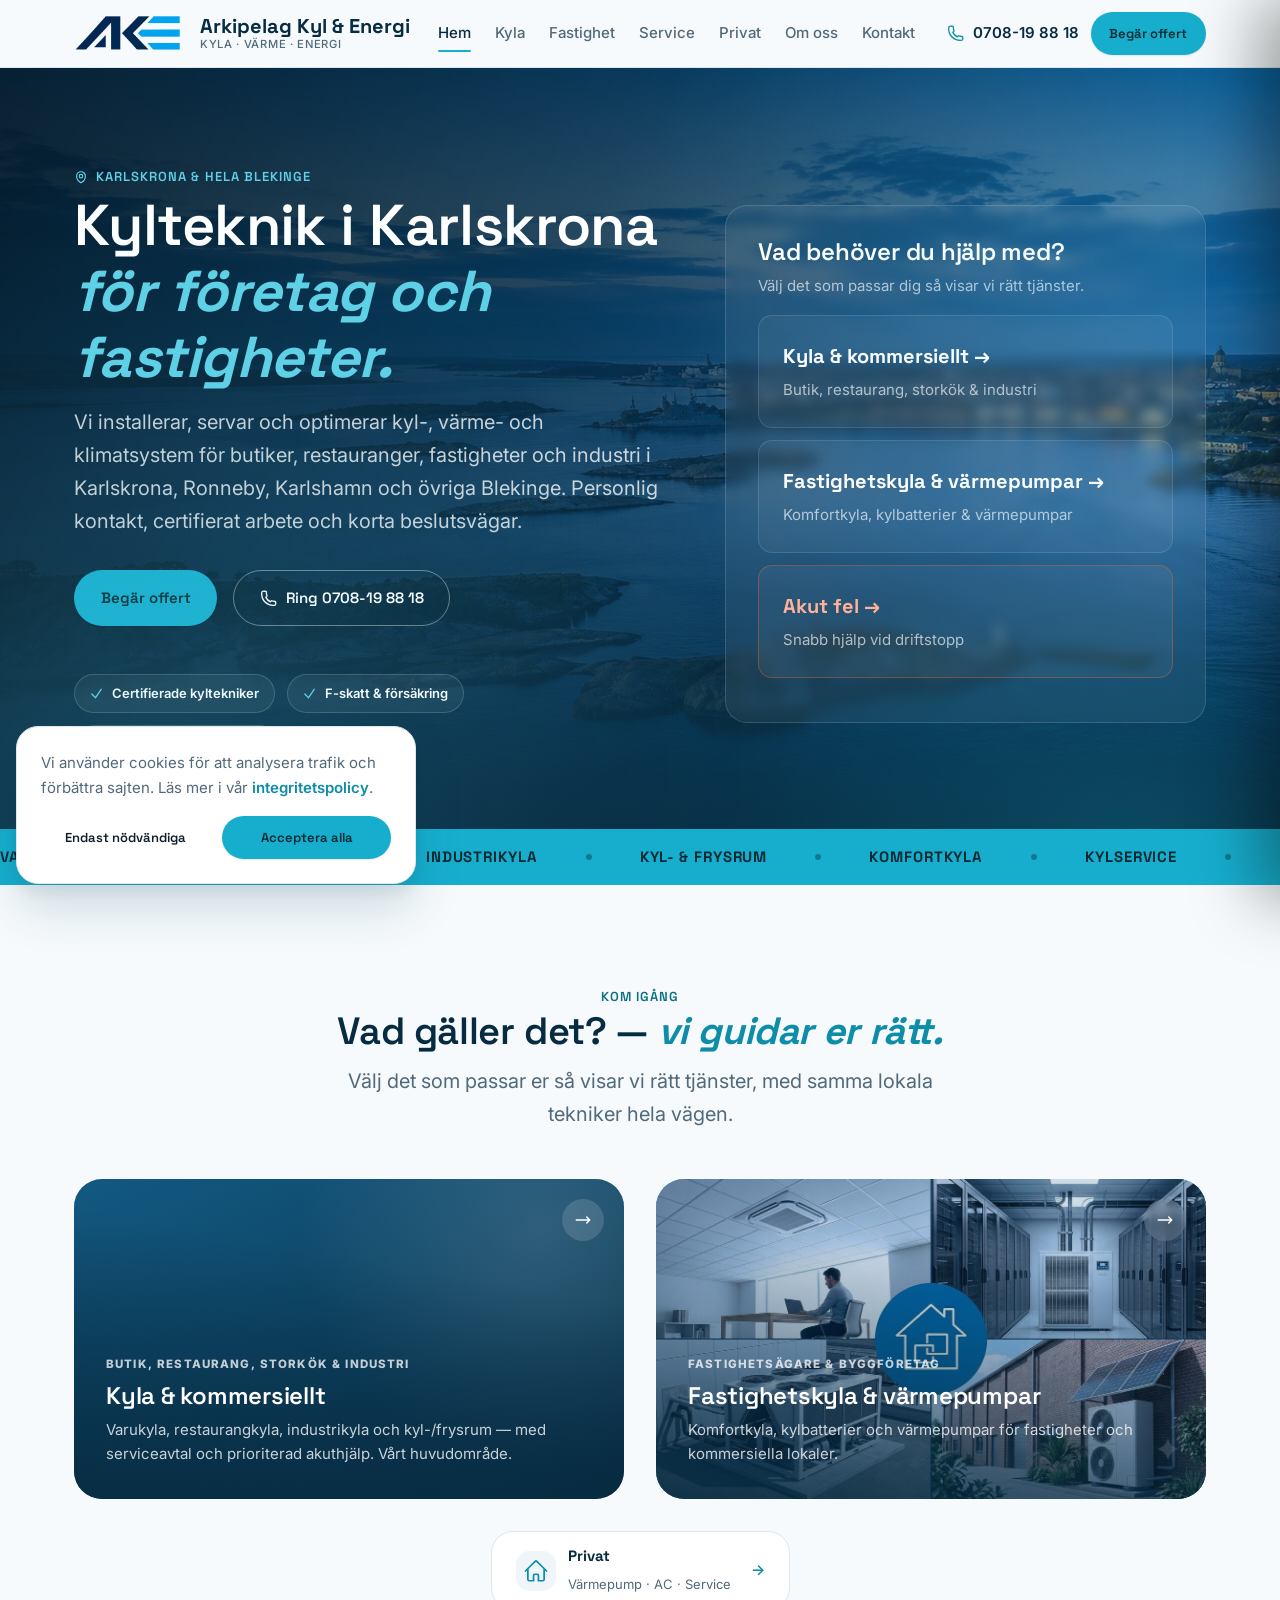
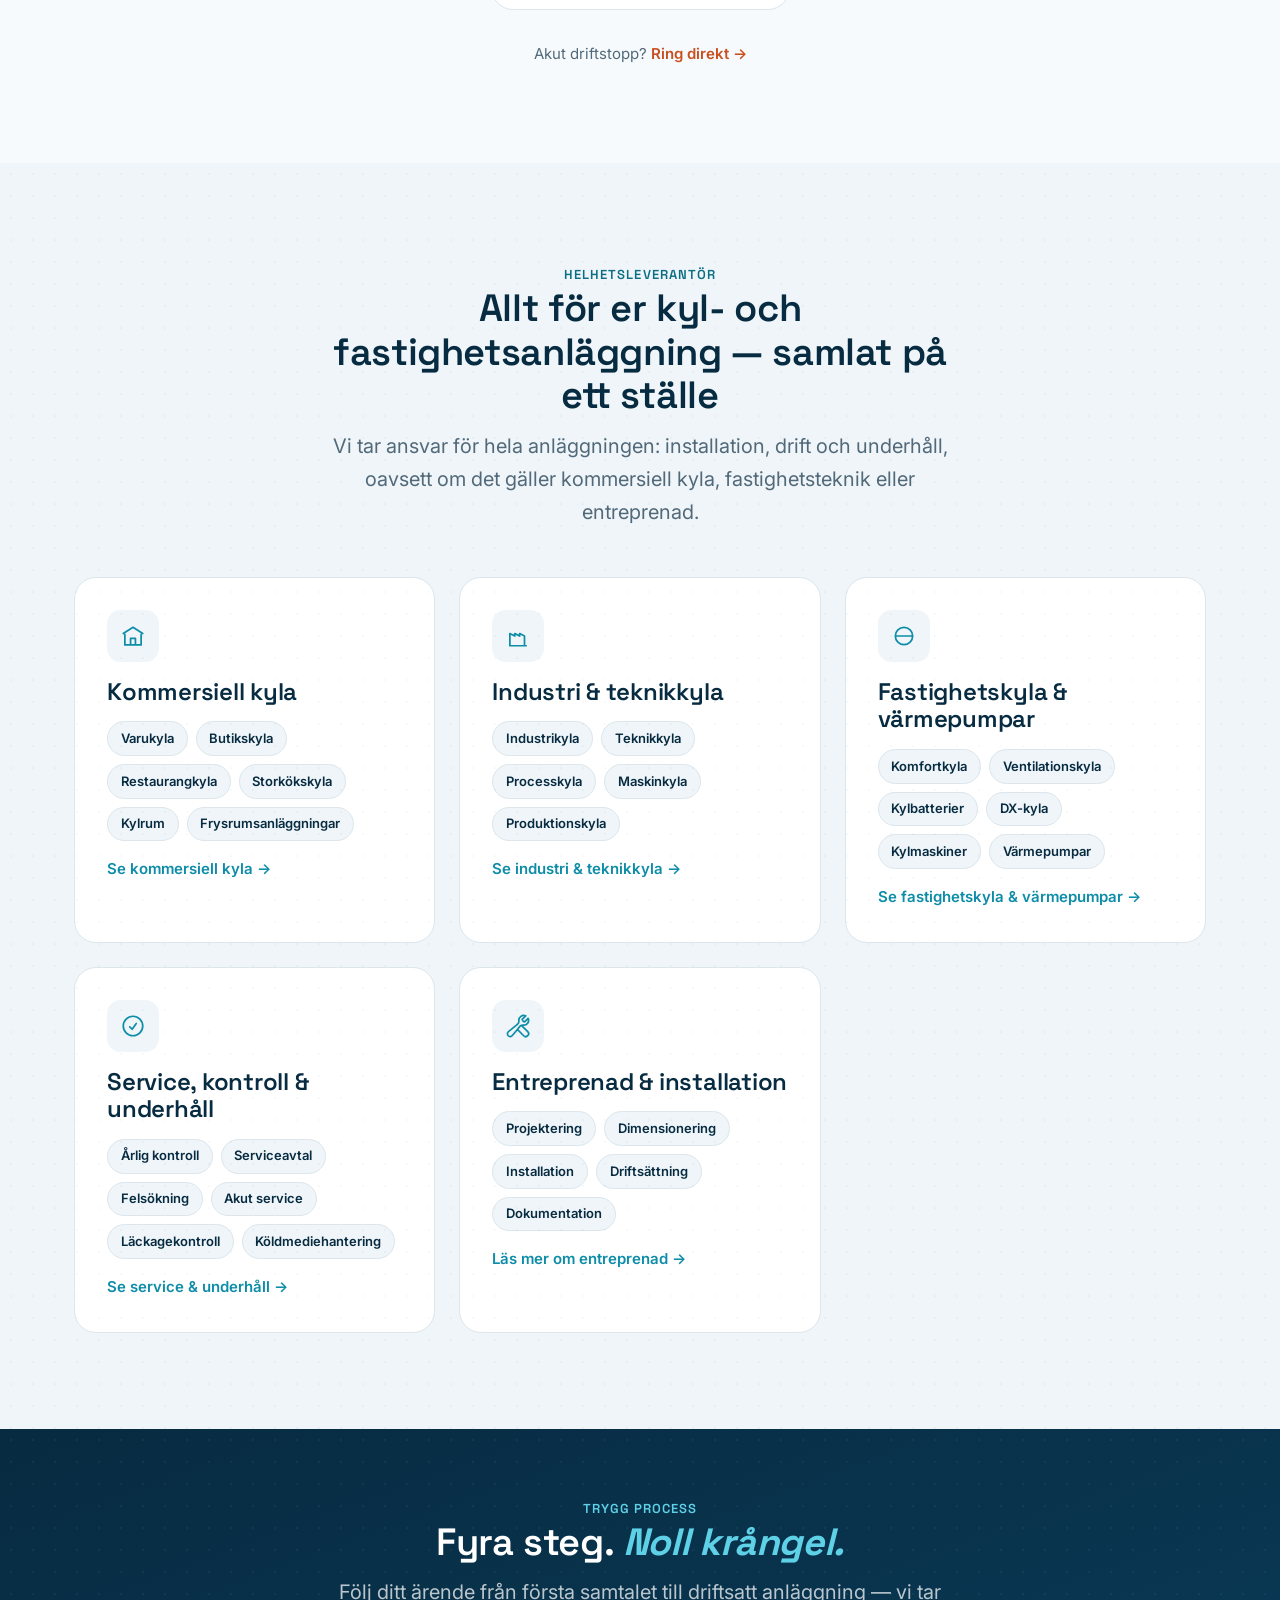
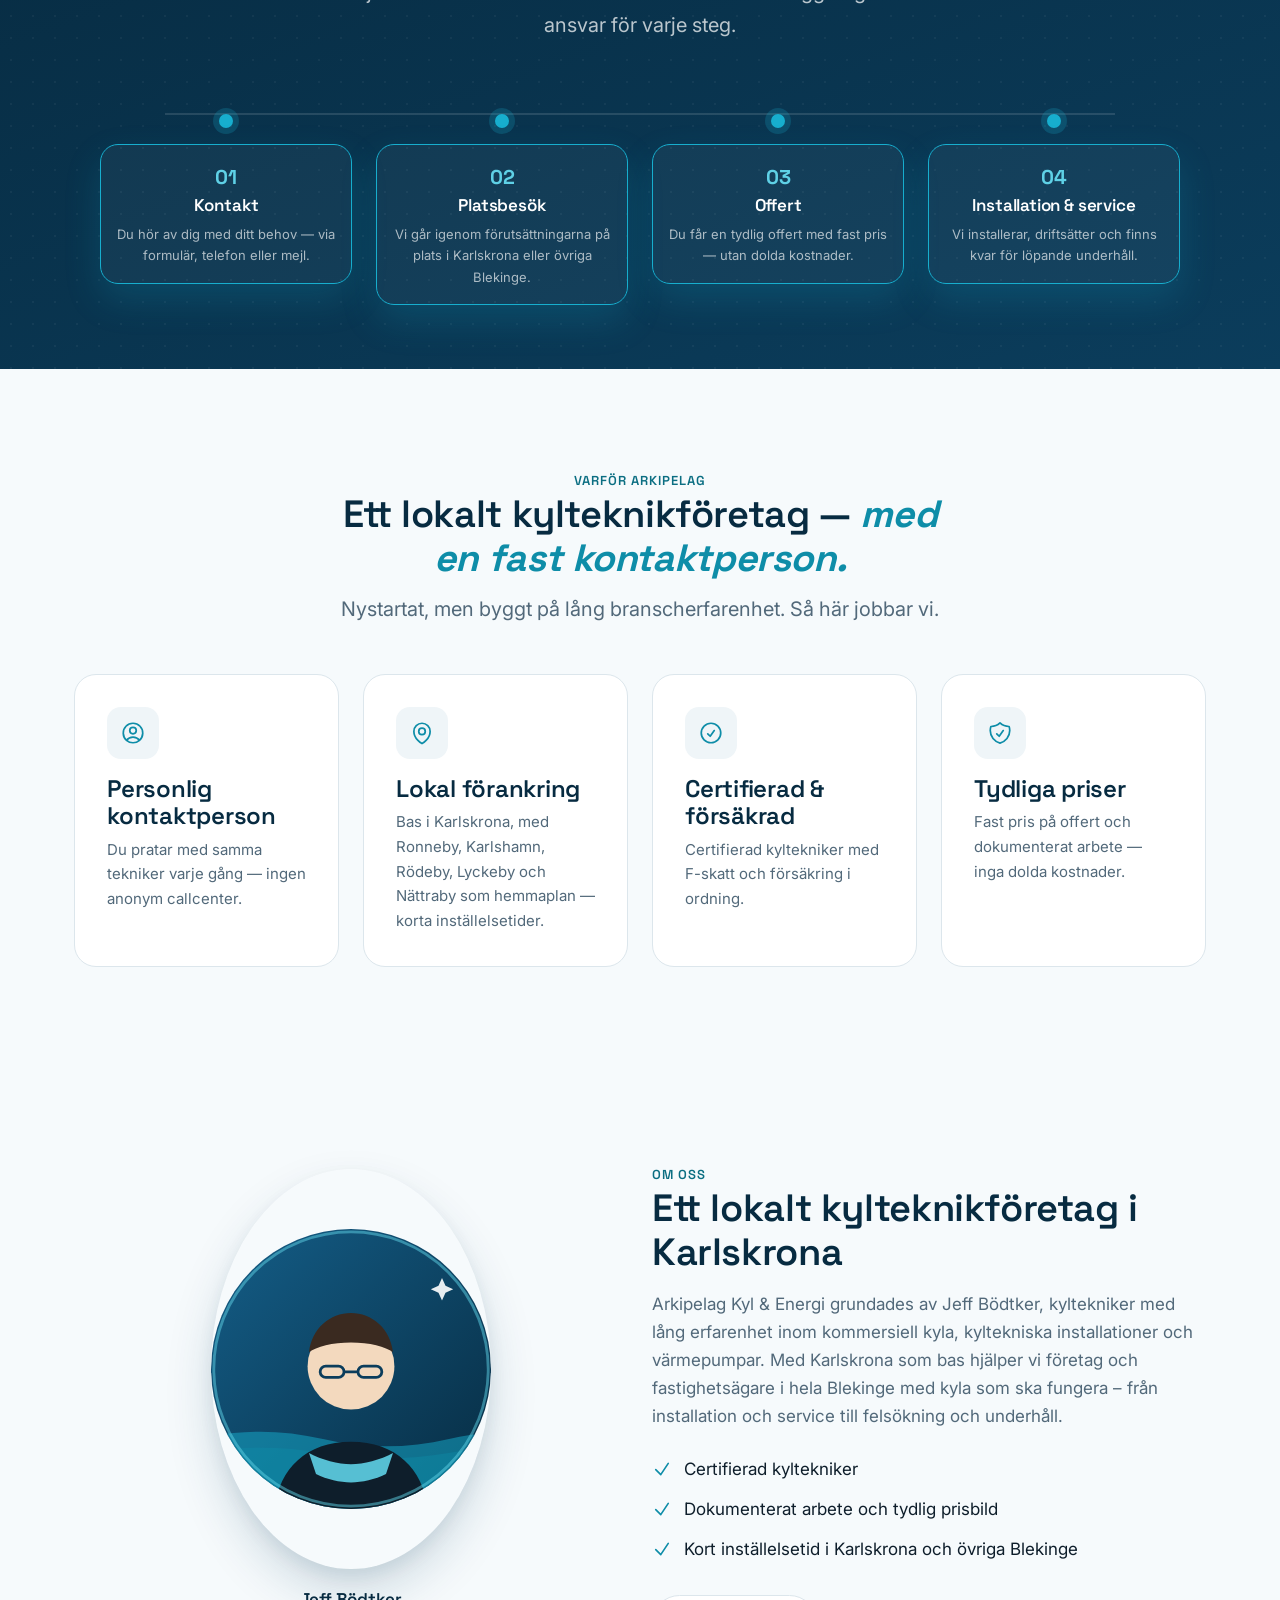
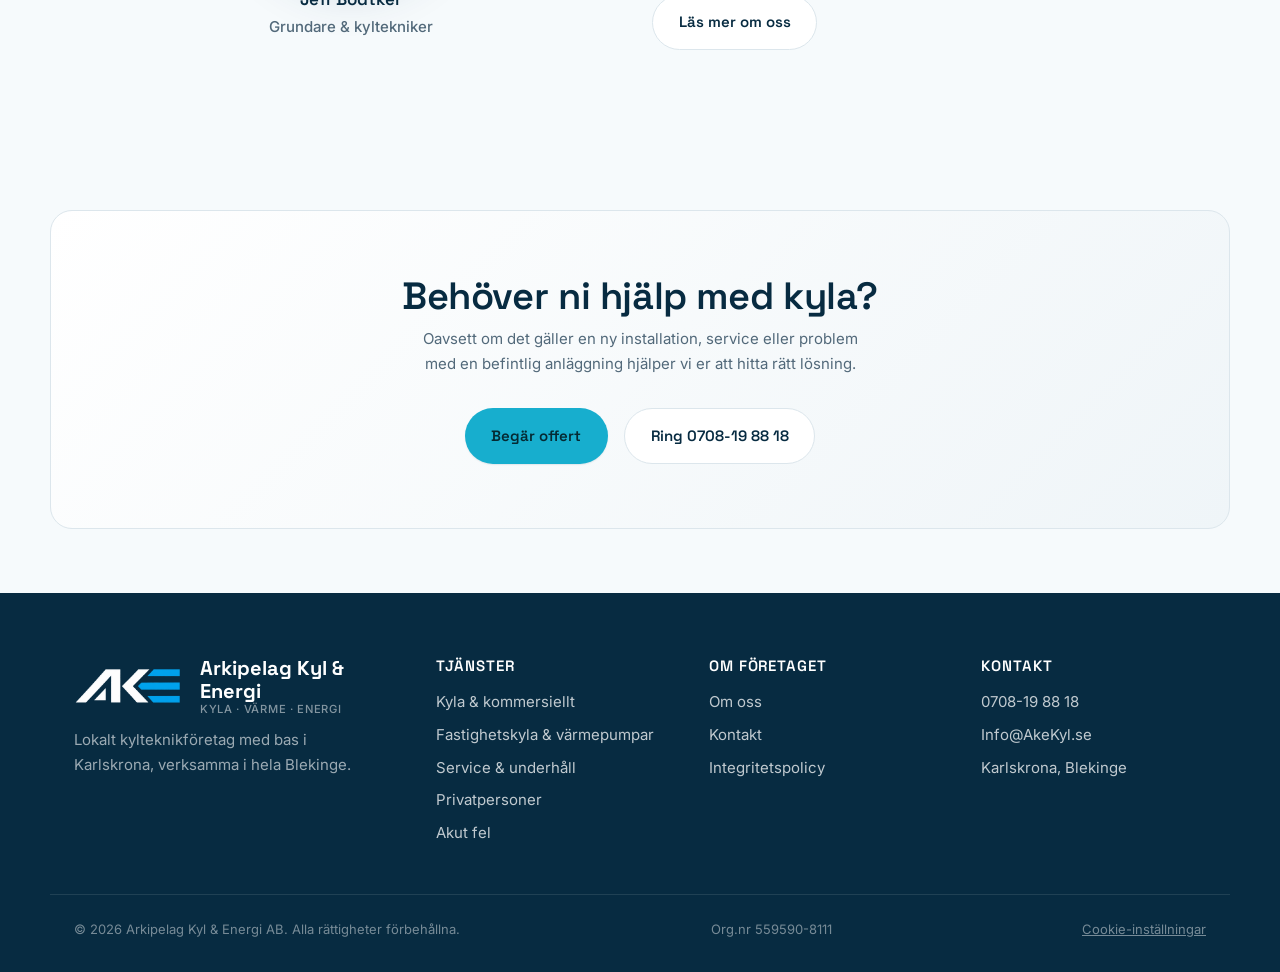
==== index.html @ 13be554d "Ladda Google Fonts asynkront för att undvika renderingsblockering PageSpeed visade att LCP fortfaran" ====
<!DOCTYPE html>
<html lang="sv">
<head>
<meta charset="UTF-8">
<meta name="viewport" content="width=device-width, initial-scale=1">
<title>Arkipelag Kyl & Energi | Kylteknik Karlskrona</title>
<meta name="description" content="Arkipelag Kyl & Energi — kylteknikföretag i Karlskrona. Kyl-, värme- och klimatsystem för företag och fastigheter i Karlskrona, Ronneby och Karlshamn.">
<link rel="canonical" href="https://akekyl.se/">
<meta property="og:type" content="website">
<meta property="og:title" content="Arkipelag Kyl & Energi | Kylteknik Karlskrona">
<meta property="og:description" content="Arkipelag Kyl & Energi — kylteknikföretag i Karlskrona. Kyl-, värme- och klimatsystem för företag och fastigheter i Karlskrona, Ronneby och Karlshamn.">
<meta property="og:image" content="https://akekyl.se/assets/img/og-cover.jpg">
<meta property="og:url" content="https://akekyl.se/">
<meta property="og:locale" content="sv_SE">
<link rel="icon" href="assets/img/favicon.ico" sizes="any">
<link rel="icon" href="assets/img/favicon-32.png" type="image/png" sizes="32x32">
<link rel="icon" href="assets/img/favicon-16.png" type="image/png" sizes="16x16">
<link rel="apple-touch-icon" href="assets/img/favicon-180.png">
<link rel="preload" as="image" href="assets/img/hero-karlskrona.jpg" fetchpriority="high">
<link rel="preconnect" href="https://fonts.googleapis.com">
<link rel="preconnect" href="https://fonts.gstatic.com" crossorigin>
<link rel="preload" as="style" href="https://fonts.googleapis.com/css2?family=Space+Grotesk:wght@500;600;700&family=Inter:wght@400;500;600;700&display=swap" onload="this.onload=null;this.rel='stylesheet'">
<noscript><link rel="stylesheet" href="https://fonts.googleapis.com/css2?family=Space+Grotesk:wght@500;600;700&family=Inter:wght@400;500;600;700&display=swap"></noscript>
<link rel="stylesheet" href="css/styles.css">
<script type="application/ld+json">
{
  "@context": "https://schema.org",
  "@type": "HVACBusiness",
  "name": "Arkipelag Kyl & Energi AB",
  "alternateName": "AKE",
  "url": "https://akekyl.se/",
  "telephone": "+46708198818",
  "email": "Info@AkeKyl.se",
  "priceRange": "$$",
  "image": "https://akekyl.se/assets/img/og-cover.jpg",
  "address": {
    "@type": "PostalAddress",
    "addressLocality": "Karlskrona",
    "addressRegion": "Blekinge",
    "addressCountry": "SE"
  },
  "geo": {
    "@type": "GeoCoordinates",
    "latitude": 56.1612,
    "longitude": 15.5869
  },
  "areaServed": [
    { "@type": "City", "name": "Karlskrona" },
    { "@type": "City", "name": "Ronneby" },
    { "@type": "City", "name": "Karlshamn" },
    { "@type": "AdministrativeArea", "name": "Blekinge" }
  ],
  "description": "Lokalt kylteknikföretag i Karlskrona som hjälper företag och fastighetsägare i Karlskrona, Ronneby, Karlshamn och hela Blekinge med kommersiell kyla, fastighetsteknik, service och värmepumpar.",
  "makesOffer": [
    { "@type": "Offer", "itemOffered": { "@type": "Service", "name": "Kommersiell kyla (varukyla, restaurangkyla, industrikyla)" } },
    { "@type": "Offer", "itemOffered": { "@type": "Service", "name": "Kyl- och frysrum" } },
    { "@type": "Offer", "itemOffered": { "@type": "Service", "name": "Fastighetskyla och komfortkyla" } },
    { "@type": "Offer", "itemOffered": { "@type": "Service", "name": "Kylservice och serviceavtal" } },
    { "@type": "Offer", "itemOffered": { "@type": "Service", "name": "Energioptimering av kylsystem" } },
    { "@type": "Offer", "itemOffered": { "@type": "Service", "name": "Värmepumpsinstallation för fastigheter" } }
  ]
}
</script>
</head>
<body>
<a class="skip-link" href="#main">Hoppa till innehåll</a>

<header class="site-header">
  <div class="container site-header__inner">
    <a class="brand" href="index.html">
      <img class="brand__mark" width="1421" height="523" src="assets/img/logo-icon.png" alt="Arkipelag Kyl & Energi logotyp">
      <span class="brand__text">
        Arkipelag Kyl & Energi
        <small>Kyla · Värme · Energi</small>
      </span>
    </a>

    <nav class="nav" aria-label="Huvudmeny">
      <ul class="nav__links">
        <li><a href="index.html" aria-current="page">Hem</a></li>
        <li><a href="kyla.html">Kyla</a></li>
        <li><a href="fastighetsagare.html">Fastighet</a></li>
        <li><a href="service.html">Service</a></li>
        <li><a href="privat.html">Privat</a></li>
        <li><a href="om-oss.html">Om oss</a></li>
        <li><a href="kontakt.html">Kontakt</a></li>
      </ul>
      <div class="nav__cta">
        <a class="nav__phone nav__phone-label" href="tel:+46708198818">
          <svg viewBox="0 0 24 24" fill="none" stroke="currentColor" stroke-width="1.75"><path stroke-linecap="round" stroke-linejoin="round" d="M2.25 6.75c0 8.284 6.716 15 15 15h1.5a2.25 2.25 0 0 0 2.25-2.25v-1.372a1.5 1.5 0 0 0-1.164-1.462l-3.6-.9a1.5 1.5 0 0 0-1.53.44l-.83.98a13.5 13.5 0 0 1-6.06-6.06l.98-.83a1.5 1.5 0 0 0 .44-1.53l-.9-3.6A1.5 1.5 0 0 0 6.372 3H5.25A2.25 2.25 0 0 0 2.25 5.25v1.5Z"/></svg>
          0708-19 88 18
        </a>
        <a class="btn btn--primary btn--sm" href="kontakt.html">Begär offert</a>
        <button class="nav-toggle" type="button" aria-expanded="false" aria-controls="menuDrawer" id="navToggle">
          <svg viewBox="0 0 24 24" fill="none" stroke="currentColor" stroke-width="1.75"><path stroke-linecap="round" stroke-linejoin="round" d="M3.75 6.75h16.5M3.75 12h16.5M3.75 17.25h16.5"/></svg>
          <span class="visually-hidden">Öppna meny</span>
        </button>
      </div>
    </nav>
  </div>
</header>
<div class="menu-overlay" id="menuOverlay"></div>
<aside class="menu-drawer" id="menuDrawer" aria-hidden="true">
  <div class="menu-drawer__top">
    <a class="brand" href="index.html">
      <img class="brand__mark" width="1421" height="523" src="assets/img/logo-icon-light.png" alt="Arkipelag Kyl & Energi logotyp">
      <span class="brand__text">Arkipelag Kyl & Energi<small>Kyla · Värme · Energi</small></span>
    </a>
    <button class="menu-drawer__close" id="menuClose" type="button" aria-label="Stäng meny">
      <svg viewBox="0 0 24 24" fill="none" stroke="currentColor" stroke-width="2"><path stroke-linecap="round" stroke-linejoin="round" d="M6 18 18 6M6 6l12 12"/></svg>
    </button>
  </div>
  <nav class="menu-drawer__nav" aria-label="Huvudmeny">
    <div class="menu-accordion">
      <button class="menu-accordion__trigger" type="button" aria-expanded="false">
        Kyla & kommersiellt
        <svg viewBox="0 0 24 24" fill="none" stroke="currentColor" stroke-width="2"><path stroke-linecap="round" stroke-linejoin="round" d="m19.5 8.25-7.5 7.5-7.5-7.5"/></svg>
      </button>
      <div class="menu-accordion__panel">
        <div class="menu-accordion__panel-inner">
          <a href="kyla.html#butik-livsmedel">Butik & livsmedel</a>
          <a href="kyla.html#restaurang-storkok">Restaurang & storkök</a>
          <a href="kyla.html#industri-teknisk">Industri & teknisk kyla</a>
          <a class="menu-accordion__all" href="kyla.html">Visa alla tjänster →</a>
        </div>
      </div>
    </div>
    <div class="menu-accordion">
      <button class="menu-accordion__trigger" type="button" aria-expanded="false">
        Fastighetskyla & värmepumpar
        <svg viewBox="0 0 24 24" fill="none" stroke="currentColor" stroke-width="2"><path stroke-linecap="round" stroke-linejoin="round" d="m19.5 8.25-7.5 7.5-7.5-7.5"/></svg>
      </button>
      <div class="menu-accordion__panel">
        <div class="menu-accordion__panel-inner">
          <a href="fastighetsagare.html#fastighetskyla">Fastighetskyla</a>
          <a href="fastighetsagare.html#varmepumpar">Värmepumpar</a>
          <a href="fastighetsagare.html#entreprenad">Kylentreprenad</a>
          <a class="menu-accordion__all" href="fastighetsagare.html">Visa alla tjänster →</a>
        </div>
      </div>
    </div>
    <a class="menu-drawer__link" href="service.html">Service</a>
    <a class="menu-drawer__link" href="privat.html">Privat</a>
    <a class="menu-drawer__link" href="om-oss.html">Om oss</a>
    <a class="menu-drawer__link" href="kontakt.html">Kontakt</a>
  </nav>
  <div class="menu-drawer__bottom">
    <a class="btn btn--primary btn--block" href="kontakt.html">Begär offert</a>
    <p class="menu-drawer__trust">Svarar oftast inom en arbetsdag · Certifierade kyltekniker</p>
  </div>
</aside>

<main id="main">

  <section class="hero hero--photo">
    <div class="container hero__inner">
      <div>
        <span class="eyebrow">
          <svg width="14" height="14" viewBox="0 0 24 24" fill="none" stroke="currentColor" stroke-width="2"><path stroke-linecap="round" stroke-linejoin="round" d="M15 10.5a3 3 0 1 1-6 0 3 3 0 0 1 6 0Z"/><path stroke-linecap="round" stroke-linejoin="round" d="M19.5 10.5c0 7.142-7.5 11.25-7.5 11.25S4.5 17.642 4.5 10.5a7.5 7.5 0 1 1 15 0Z"/></svg>
          Karlskrona & hela Blekinge
        </span>
        <h1 class="heading-accent">Kylteknik i Karlskrona <em>för företag och fastigheter.</em></h1>
        <p class="lead">Vi installerar, servar och optimerar kyl-, värme- och klimatsystem för butiker, restauranger, fastigheter och industri i Karlskrona, Ronneby, Karlshamn och övriga Blekinge. Personlig kontakt, certifierat arbete och korta beslutsvägar.</p>
        <div class="hero__actions">
          <a class="btn btn--primary" href="kontakt.html">Begär offert</a>
          <a class="btn btn--outline" href="tel:+46708198818">
            <svg width="18" height="18" viewBox="0 0 24 24" fill="none" stroke="currentColor" stroke-width="1.75"><path stroke-linecap="round" stroke-linejoin="round" d="M2.25 6.75c0 8.284 6.716 15 15 15h1.5a2.25 2.25 0 0 0 2.25-2.25v-1.372a1.5 1.5 0 0 0-1.164-1.462l-3.6-.9a1.5 1.5 0 0 0-1.53.44l-.83.98a13.5 13.5 0 0 1-6.06-6.06l.98-.83a1.5 1.5 0 0 0 .44-1.53l-.9-3.6A1.5 1.5 0 0 0 6.372 3H5.25A2.25 2.25 0 0 0 2.25 5.25v1.5Z"/></svg>
            Ring 0708-19 88 18
          </a>
        </div>
        <div class="hero__badges">
          <span class="badge"><svg viewBox="0 0 24 24" fill="none" stroke="currentColor" stroke-width="2"><path stroke-linecap="round" stroke-linejoin="round" d="m4.5 12.75 6 6 9-13.5"/></svg>Certifierade kyltekniker</span>
          <span class="badge"><svg viewBox="0 0 24 24" fill="none" stroke="currentColor" stroke-width="2"><path stroke-linecap="round" stroke-linejoin="round" d="m4.5 12.75 6 6 9-13.5"/></svg>F-skatt & försäkring</span>
          <span class="badge"><svg viewBox="0 0 24 24" fill="none" stroke="currentColor" stroke-width="2"><path stroke-linecap="round" stroke-linejoin="round" d="m4.5 12.75 6 6 9-13.5"/></svg>Personlig kontaktperson</span>
        </div>
      </div>

      <div class="hero__panel">
        <h2>Vad behöver du hjälp med?</h2>
        <p style="color:rgba(255,255,255,0.65); font-size: var(--fs-sm); margin-top:-8px; margin-bottom: var(--space-4);">Välj det som passar dig så visar vi rätt tjänster.</p>
        <a class="hero__choice" href="kyla.html">
          <strong>Kyla & kommersiellt →</strong>
          <span>Butik, restaurang, storkök & industri</span>
        </a>
        <a class="hero__choice" href="fastighetsagare.html">
          <strong>Fastighetskyla & värmepumpar →</strong>
          <span>Komfortkyla, kylbatterier & värmepumpar</span>
        </a>
        <a class="hero__choice" href="kontakt.html#akut" style="border-color: rgba(232,98,44,0.4);">
          <strong style="color:#FFB199;">Akut fel →</strong>
          <span>Snabb hjälp vid driftstopp</span>
        </a>
      </div>
    </div>
  </section>

  <div class="ticker" aria-hidden="true">
    <div class="ticker__track">
      <div class="ticker__set">
        <span>Varukyla</span><span class="ticker__dot"></span>
        <span>Restaurangkyla</span><span class="ticker__dot"></span>
        <span>Industrikyla</span><span class="ticker__dot"></span>
        <span>Kyl- & frysrum</span><span class="ticker__dot"></span>
        <span>Komfortkyla</span><span class="ticker__dot"></span>
        <span>Kylservice</span><span class="ticker__dot"></span>
        <span>Energioptimering</span><span class="ticker__dot"></span>
        <span>Värmepumpar</span><span class="ticker__dot"></span>
        <span>Akut service</span><span class="ticker__dot"></span>
      </div>
      <div class="ticker__set">
        <span>Varukyla</span><span class="ticker__dot"></span>
        <span>Restaurangkyla</span><span class="ticker__dot"></span>
        <span>Industrikyla</span><span class="ticker__dot"></span>
        <span>Kyl- & frysrum</span><span class="ticker__dot"></span>
        <span>Komfortkyla</span><span class="ticker__dot"></span>
        <span>Kylservice</span><span class="ticker__dot"></span>
        <span>Energioptimering</span><span class="ticker__dot"></span>
        <span>Värmepumpar</span><span class="ticker__dot"></span>
        <span>Akut service</span><span class="ticker__dot"></span>
      </div>
    </div>
  </div>

  <section class="section">
    <div class="container">
      <div class="section-head text-center mx-auto">
        <span class="eyebrow">Kom igång</span>
        <h2 class="heading-accent">Vad gäller det? — <em>vi guidar er rätt.</em></h2>
        <p>Välj det som passar er så visar vi rätt tjänster, med samma lokala tekniker hela vägen.</p>
      </div>
      <div class="showcase-grid">
        <a class="showcase-card showcase-card--video" href="kyla.html" style="--c1:#145E88; --c2:#072B41;">
          <video class="showcase-card__media" data-src="assets/img/Frysrum.mp4" preload="none" muted loop playsinline aria-hidden="true" width="1034" height="1034"></video>
          <span class="showcase-card__arrow"><svg viewBox="0 0 24 24" fill="none" stroke="#fff" stroke-width="2"><path stroke-linecap="round" stroke-linejoin="round" d="M17 8l4 4m0 0-4 4m4-4H3"/></svg></span>
          <div class="showcase-card__content">
            <span class="showcase-card__eyebrow">Butik, restaurang, storkök & industri</span>
            <h3>Kyla & kommersiellt</h3>
            <p>Varukyla, restaurangkyla, industrikyla och kyl-/frysrum — med serviceavtal och prioriterad akuthjälp. Vårt huvudområde.</p>
          </div>
        </a>
        <a class="showcase-card showcase-card--image" href="fastighetsagare.html" style="--c1:#17AECE; --c2:#0B4C5C;">
          <img class="showcase-card__media" src="assets/img/fastighetskyla-collage.jpg" alt="" aria-hidden="true" loading="lazy" width="1200" height="669">
          <span class="showcase-card__arrow"><svg viewBox="0 0 24 24" fill="none" stroke="#fff" stroke-width="2"><path stroke-linecap="round" stroke-linejoin="round" d="M17 8l4 4m0 0-4 4m4-4H3"/></svg></span>
          <div class="showcase-card__content">
            <span class="showcase-card__eyebrow">Fastighetsägare & byggföretag</span>
            <h3>Fastighetskyla & värmepumpar</h3>
            <p>Komfortkyla, kylbatterier och värmepumpar för fastigheter och kommersiella lokaler.</p>
          </div>
        </a>
      </div>
      <div class="text-center mt-6">
        <a class="card" href="privat.html" style="display:inline-flex; align-items:center; gap: var(--space-3); padding: var(--space-3) var(--space-5); text-align:left;">
          <span class="card--icon" style="width:40px; height:40px; margin-bottom:0; flex-shrink:0;">
            <svg viewBox="0 0 24 24" fill="none" stroke="currentColor" stroke-width="1.6" width="20" height="20"><path stroke-linecap="round" stroke-linejoin="round" d="M2.25 12l8.954-8.955c.44-.439 1.152-.439 1.591 0L21.75 12M4.5 9.75v10.125c0 .621.504 1.125 1.125 1.125H9.75v-4.875c0-.621.504-1.125 1.125-1.125h2.25c.621 0 1.125.504 1.125 1.125V21h4.125c.621 0 1.125-.504 1.125-1.125V9.75"/></svg>
          </span>
          <span>
            <strong style="display:block; font-family:var(--font-heading); color:var(--color-primary-dark); font-size: var(--fs-sm);">Privat</strong>
            <span style="font-size: var(--fs-xs); color:var(--color-muted);">Värmepump · AC · Service</span>
          </span>
          <span style="font-size: var(--fs-sm); font-weight:600; color:var(--color-accent-dark); margin-left: var(--space-2);">→</span>
        </a>
      </div>
      <p class="text-center mt-6" style="font-size: var(--fs-sm);">Akut driftstopp? <a href="kontakt.html#akut" style="color:var(--color-warm-dark); font-weight:600;">Ring direkt →</a></p>
    </div>
  </section>

  <section class="section section--alt texture-dots">
    <div class="container">
      <div class="section-head text-center mx-auto">
        <span class="eyebrow">Helhetsleverantör</span>
        <h2>Allt för er kyl- och fastighetsanläggning — samlat på ett ställe</h2>
        <p>Vi tar ansvar för hela anläggningen: installation, drift och underhåll, oavsett om det gäller kommersiell kyla, fastighetsteknik eller entreprenad.</p>
      </div>
      <div class="grid grid--3">
        <div class="card">
          <div class="card--icon"><svg viewBox="0 0 24 24" fill="none" stroke="currentColor" stroke-width="1.6"><path stroke-linecap="round" stroke-linejoin="round" d="M3 9.75 12 4l9 5.75M4.5 10.5v9.75h15V10.5M9.75 20.25v-6h4.5v6"/></svg></div>
          <h3>Kommersiell kyla</h3>
          <ul class="tag-list">
            <li>Varukyla</li><li>Butikskyla</li><li>Restaurangkyla</li><li>Storkökskyla</li><li>Kylrum</li><li>Frysrumsanläggningar</li>
          </ul>
          <p class="mt-4" style="font-size: var(--fs-sm);"><a href="kyla.html" style="color:var(--color-accent-dark); font-weight:600;">Se kommersiell kyla →</a></p>
        </div>
        <div class="card">
          <div class="card--icon"><svg viewBox="0 0 24 24" fill="none" stroke="currentColor" stroke-width="1.6"><path stroke-linecap="round" stroke-linejoin="round" d="M4.5 21V9.75L9 12V9.75l4.5 2.25V9.75l4.5 2.25V21M4.5 21h15"/></svg></div>
          <h3>Industri & teknikkyla</h3>
          <ul class="tag-list">
            <li>Industrikyla</li><li>Teknikkyla</li><li>Processkyla</li><li>Maskinkyla</li><li>Produktionskyla</li>
          </ul>
          <p class="mt-4" style="font-size: var(--fs-sm);"><a href="kyla.html#industri-teknisk" style="color:var(--color-accent-dark); font-weight:600;">Se industri & teknikkyla →</a></p>
        </div>
        <div class="card">
          <div class="card--icon"><svg viewBox="0 0 24 24" fill="none" stroke="currentColor" stroke-width="1.6"><path stroke-linecap="round" stroke-linejoin="round" d="M4 12h16M4 12a8 8 0 1 1 16 0M4 12a8 8 0 0 0 16 0"/></svg></div>
          <h3>Fastighetskyla & värmepumpar</h3>
          <ul class="tag-list">
            <li>Komfortkyla</li><li>Ventilationskyla</li><li>Kylbatterier</li><li>DX-kyla</li><li>Kylmaskiner</li><li>Värmepumpar</li>
          </ul>
          <p class="mt-4" style="font-size: var(--fs-sm);"><a href="fastighetsagare.html" style="color:var(--color-accent-dark); font-weight:600;">Se fastighetskyla & värmepumpar →</a></p>
        </div>
        <div class="card">
          <div class="card--icon"><svg viewBox="0 0 24 24" fill="none" stroke="currentColor" stroke-width="1.6"><path stroke-linecap="round" stroke-linejoin="round" d="M9 12.75 11.25 15 15 9.75M21 12a9 9 0 1 1-18 0 9 9 0 0 1 18 0Z"/></svg></div>
          <h3>Service, kontroll & underhåll</h3>
          <ul class="tag-list">
            <li>Årlig kontroll</li><li>Serviceavtal</li><li>Felsökning</li><li>Akut service</li><li>Läckagekontroll</li><li>Köldmediehantering</li>
          </ul>
          <p class="mt-4" style="font-size: var(--fs-sm);"><a href="service.html" style="color:var(--color-accent-dark); font-weight:600;">Se service & underhåll →</a></p>
        </div>
        <div class="card">
          <div class="card--icon"><svg viewBox="0 0 24 24" fill="none" stroke="currentColor" stroke-width="1.6"><path stroke-linecap="round" stroke-linejoin="round" d="M11.42 15.17 17.25 21A2.652 2.652 0 0 0 21 17.25l-5.877-5.877M11.42 15.17l2.496-3.03c.317-.384.74-.626 1.208-.766M11.42 15.17l-4.655 5.653a2.548 2.548 0 1 1-3.586-3.586l6.837-5.63m5.108-.233c.55-.164 1.163-.188 1.743-.14a4.5 4.5 0 0 0 4.486-6.336l-3.276 3.277a3.004 3.004 0 0 1-2.25-2.25l3.276-3.276a4.5 4.5 0 0 0-6.336 4.486c.091 1.076-.071 2.264-.904 2.95l-.94.777"/></svg></div>
          <h3>Entreprenad & installation</h3>
          <ul class="tag-list">
            <li>Projektering</li><li>Dimensionering</li><li>Installation</li><li>Driftsättning</li><li>Dokumentation</li>
          </ul>
          <p class="mt-4" style="font-size: var(--fs-sm);"><a href="fastighetsagare.html#entreprenad" style="color:var(--color-accent-dark); font-weight:600;">Läs mer om entreprenad →</a></p>
        </div>
      </div>
    </div>
  </section>

  <section class="section section--tight section--dark texture-dots">
    <div class="container">
      <div class="section-head text-center mx-auto">
        <span class="eyebrow">Trygg process</span>
        <h2 class="heading-accent">Fyra steg. <em>Noll krångel.</em></h2>
        <p>Följ ditt ärende från första samtalet till driftsatt anläggning — vi tar ansvar för varje steg.</p>
      </div>
      <div class="timeline-wrap" id="timeline">
        <div class="timeline__item">
          <span class="timeline__dot"></span>
          <div class="timeline__card">
            <span class="timeline__num">01</span>
            <h3>Kontakt</h3>
            <p>Du hör av dig med ditt behov — via formulär, telefon eller mejl.</p>
          </div>
        </div>
        <div class="timeline__item">
          <span class="timeline__dot"></span>
          <div class="timeline__card">
            <span class="timeline__num">02</span>
            <h3>Platsbesök</h3>
            <p>Vi går igenom förutsättningarna på plats i Karlskrona eller övriga Blekinge.</p>
          </div>
        </div>
        <div class="timeline__item">
          <span class="timeline__dot"></span>
          <div class="timeline__card">
            <span class="timeline__num">03</span>
            <h3>Offert</h3>
            <p>Du får en tydlig offert med fast pris — utan dolda kostnader.</p>
          </div>
        </div>
        <div class="timeline__item">
          <span class="timeline__dot"></span>
          <div class="timeline__card">
            <span class="timeline__num">04</span>
            <h3>Installation & service</h3>
            <p>Vi installerar, driftsätter och finns kvar för löpande underhåll.</p>
          </div>
        </div>
      </div>
    </div>
  </section>

  <section class="section">
    <div class="container">
      <div class="section-head text-center mx-auto">
        <span class="eyebrow">Varför Arkipelag</span>
        <h2 class="heading-accent">Ett lokalt kylteknikföretag — <em>med en fast kontaktperson.</em></h2>
        <p>Nystartat, men byggt på lång branscherfarenhet. Så här jobbar vi.</p>
      </div>
      <div class="grid grid--4">
        <div class="card">
          <div class="card--icon"><svg viewBox="0 0 24 24" fill="none" stroke="currentColor" stroke-width="1.6"><path stroke-linecap="round" stroke-linejoin="round" d="M17.982 18.725A7.488 7.488 0 0 0 12 15.75a7.488 7.488 0 0 0-5.982 2.975m11.964 0a9 9 0 1 0-11.964 0m11.964 0A8.966 8.966 0 0 1 12 21a8.966 8.966 0 0 1-5.982-2.275M15 9.75a3 3 0 1 1-6 0 3 3 0 0 1 6 0Z"/></svg></div>
          <h3>Personlig kontaktperson</h3>
          <p>Du pratar med samma tekniker varje gång — ingen anonym callcenter.</p>
        </div>
        <div class="card">
          <div class="card--icon"><svg viewBox="0 0 24 24" fill="none" stroke="currentColor" stroke-width="1.6"><path stroke-linecap="round" stroke-linejoin="round" d="M15 10.5a3 3 0 1 1-6 0 3 3 0 0 1 6 0Z"/><path stroke-linecap="round" stroke-linejoin="round" d="M19.5 10.5c0 7.142-7.5 11.25-7.5 11.25S4.5 17.642 4.5 10.5a7.5 7.5 0 1 1 15 0Z"/></svg></div>
          <h3>Lokal förankring</h3>
          <p>Bas i Karlskrona, med Ronneby, Karlshamn, Rödeby, Lyckeby och Nättraby som hemmaplan — korta inställelsetider.</p>
        </div>
        <div class="card">
          <div class="card--icon"><svg viewBox="0 0 24 24" fill="none" stroke="currentColor" stroke-width="1.6"><path stroke-linecap="round" stroke-linejoin="round" d="M9 12.75 11.25 15 15 9.75M21 12a9 9 0 1 1-18 0 9 9 0 0 1 18 0Z"/></svg></div>
          <h3>Certifierad & försäkrad</h3>
          <p>Certifierad kyltekniker med F-skatt och försäkring i ordning.</p>
        </div>
        <div class="card">
          <div class="card--icon"><svg viewBox="0 0 24 24" fill="none" stroke="currentColor" stroke-width="1.6"><path stroke-linecap="round" stroke-linejoin="round" d="M9 12.75 11.25 15 15 9.75m-3-7.036A11.959 11.959 0 0 1 3.598 6 11.99 11.99 0 0 0 3 9.749c0 5.592 3.824 10.29 9 11.623 5.176-1.332 9-6.03 9-11.622 0-1.31-.21-2.571-.598-3.751h-.152c-3.196 0-6.1-1.248-8.25-3.285Z"/></svg></div>
          <h3>Tydliga priser</h3>
          <p>Fast pris på offert och dokumenterat arbete — inga dolda kostnader.</p>
        </div>
      </div>
    </div>
  </section>

  <section class="section">
    <div class="container grid grid--2" style="align-items:center;">
      <figure class="founder-figure">
        <img class="founder-portrait" src="assets/img/founder-portrait.svg" alt="Illustrerat porträtt av Jeff Bödtker, grundare och kyltekniker på Arkipelag Kyl & Energi" width="400" height="400">
        <figcaption>Jeff Bödtker<span>Grundare & kyltekniker</span></figcaption>
      </figure>
      <div>
        <span class="eyebrow">Om oss</span>
        <h2>Ett lokalt kylteknikföretag i Karlskrona</h2>
        <p class="mt-4">Arkipelag Kyl & Energi grundades av Jeff Bödtker, kyltekniker med lång erfarenhet inom kommersiell kyla, kyltekniska installationer och värmepumpar. Med Karlskrona som bas hjälper vi företag och fastighetsägare i hela Blekinge med kyla som ska fungera – från installation och service till felsökning och underhåll.</p>
        <ul style="display:flex; flex-direction:column; gap: var(--space-3); margin-top: var(--space-5);">
          <li class="flex items-center gap-3"><svg width="20" height="20" viewBox="0 0 24 24" fill="none" stroke="currentColor" stroke-width="2" style="color:var(--color-accent-dark); flex-shrink:0;"><path stroke-linecap="round" stroke-linejoin="round" d="m4.5 12.75 6 6 9-13.5"/></svg>Certifierad kyltekniker</li>
          <li class="flex items-center gap-3"><svg width="20" height="20" viewBox="0 0 24 24" fill="none" stroke="currentColor" stroke-width="2" style="color:var(--color-accent-dark); flex-shrink:0;"><path stroke-linecap="round" stroke-linejoin="round" d="m4.5 12.75 6 6 9-13.5"/></svg>Dokumenterat arbete och tydlig prisbild</li>
          <li class="flex items-center gap-3"><svg width="20" height="20" viewBox="0 0 24 24" fill="none" stroke="currentColor" stroke-width="2" style="color:var(--color-accent-dark); flex-shrink:0;"><path stroke-linecap="round" stroke-linejoin="round" d="m4.5 12.75 6 6 9-13.5"/></svg>Kort inställelsetid i Karlskrona och övriga Blekinge</li>
        </ul>
        <a class="btn btn--ghost mt-6" href="om-oss.html">Läs mer om oss</a>
      </div>
    </div>
  </section>

  <section class="section section--tight">
    <div class="container card text-center" style="padding: var(--space-8) var(--space-6); background: linear-gradient(135deg, var(--color-surface), var(--color-surface-alt));">
      <h2>Behöver ni hjälp med kyla?</h2>
      <p class="mt-2" style="max-width:52ch; margin-inline:auto;">Oavsett om det gäller en ny installation, service eller problem med en befintlig anläggning hjälper vi er att hitta rätt lösning.</p>
      <div class="hero__actions" style="justify-content:center; margin-top: var(--space-6);">
        <a class="btn btn--primary" href="kontakt.html">Begär offert</a>
        <a class="btn btn--ghost" href="tel:+46708198818">Ring 0708-19 88 18</a>
      </div>
    </div>
  </section>

</main>

<footer class="site-footer">
  <div class="container footer-grid">
    <div>
      <a class="brand" href="index.html">
        <img class="brand__mark" width="1421" height="523" src="assets/img/logo-icon-light.png" alt="Arkipelag Kyl & Energi logotyp">
        <span class="brand__text">Arkipelag Kyl & Energi<small>Kyla · Värme · Energi</small></span>
      </a>
      <p>Lokalt kylteknikföretag med bas i Karlskrona, verksamma i hela Blekinge.</p>
    </div>
    <div>
      <h4>Tjänster</h4>
      <ul>
        <li><a href="kyla.html">Kyla & kommersiellt</a></li>
        <li><a href="fastighetsagare.html">Fastighetskyla & värmepumpar</a></li>
        <li><a href="service.html">Service & underhåll</a></li>
        <li><a href="privat.html">Privatpersoner</a></li>
        <li><a href="kontakt.html#akut">Akut fel</a></li>
      </ul>
    </div>
    <div>
      <h4>Om företaget</h4>
      <ul>
        <li><a href="om-oss.html">Om oss</a></li>
        <li><a href="kontakt.html">Kontakt</a></li>
        <li><a href="integritetspolicy.html">Integritetspolicy</a></li>
      </ul>
    </div>
    <div>
      <h4>Kontakt</h4>
      <ul>
        <li><a href="tel:+46708198818">0708-19 88 18</a></li>
        <li><a href="mailto:Info@AkeKyl.se">Info@AkeKyl.se</a></li>
        <li>Karlskrona, Blekinge</li>
      </ul>
    </div>
  </div>
  <div class="container footer-bottom">
    <span>© <span id="year"></span> Arkipelag Kyl & Energi AB. Alla rättigheter förbehållna.</span>
    <span>Org.nr 559590-8111</span>
  </div>
</footer>

<div class="sticky-cta">
  <a class="btn btn--ghost" href="tel:+46708198818">Ring oss</a>
  <a class="btn btn--primary" href="kontakt.html">Begär offert</a>
</div>

<script src="js/main.js"></script>
<script src="js/cookie-consent.js"></script>
</body>
</html>
---- css/styles.css ----
/* ==========================================================================
   Arkipelag Kyl & Energi — Design System
   ========================================================================== */

:root {
  /* Color — deep ocean navy + wave cyan, from the AKE logo */
  --color-primary: #0B3D5C;
  --color-primary-dark: #072B41;
  --color-primary-light: #145E88;
  --color-accent: #17AECE;
  --color-accent-dark: #0E8DA8;
  --color-accent-light: #5FD1E6;
  --color-warm: #E8622C;
  --color-warm-dark: #C94F1F;

  --color-bg: #F6FAFC;
  --color-surface: #FFFFFF;
  --color-surface-alt: #EFF5F8;
  --color-foreground: #0E1E2B;
  --color-muted: #52697A;
  --color-muted-light: #7C919F;
  --color-border: #DCE6EC;

  --color-success: #1E8E5A;
  --color-danger: #D33B3B;

  --color-on-primary: #FFFFFF;
  --color-on-accent: #052A33;

  /* Typography */
  --font-heading: 'Space Grotesk', 'Inter', system-ui, sans-serif;
  --font-body: 'Inter', system-ui, sans-serif;

  --fs-xs: 0.8125rem;
  --fs-sm: 0.9375rem;
  --fs-base: 1.0625rem;
  --fs-lg: 1.25rem;
  --fs-xl: 1.5rem;
  --fs-2xl: 1.875rem;
  --fs-3xl: 2.375rem;
  --fs-4xl: 3rem;
  --fs-5xl: 3.75rem;

  --lh-tight: 1.15;
  --lh-snug: 1.35;
  --lh-body: 1.65;

  /* Spacing — 4/8pt rhythm */
  --space-1: 4px;
  --space-2: 8px;
  --space-3: 12px;
  --space-4: 16px;
  --space-5: 24px;
  --space-6: 32px;
  --space-7: 48px;
  --space-8: 64px;
  --space-9: 96px;
  --space-10: 128px;

  /* Radius & elevation */
  --radius-sm: 8px;
  --radius-md: 14px;
  --radius-lg: 22px;
  --radius-full: 999px;

  --shadow-sm: 0 1px 2px rgba(11, 61, 92, 0.06), 0 1px 1px rgba(11, 61, 92, 0.04);
  --shadow-md: 0 8px 24px rgba(11, 61, 92, 0.10), 0 2px 6px rgba(11, 61, 92, 0.06);
  --shadow-lg: 0 24px 48px rgba(11, 61, 92, 0.16), 0 8px 16px rgba(11, 61, 92, 0.08);

  --ease-out: cubic-bezier(0.16, 1, 0.3, 1);
  --dur-fast: 150ms;
  --dur-base: 220ms;

  --container-max: 1180px;
}

/* ---- Reset ---------------------------------------------------------- */
*, *::before, *::after { box-sizing: border-box; }
* { margin: 0; }
html { -webkit-text-size-adjust: 100%; scroll-behavior: smooth; }
html:focus-within { scroll-behavior: smooth; }

@media (prefers-reduced-motion: reduce) {
  html { scroll-behavior: auto; }
  *, *::before, *::after {
    animation-duration: 0.01ms !important;
    animation-iteration-count: 1 !important;
    transition-duration: 0.01ms !important;
    scroll-behavior: auto !important;
  }
}

body {
  min-height: 100dvh;
  font-family: var(--font-body);
  font-size: var(--fs-base);
  line-height: var(--lh-body);
  color: var(--color-foreground);
  background: var(--color-bg);
  -webkit-font-smoothing: antialiased;
}

[hidden] { display: none !important; }

img, picture, svg { display: block; max-width: 100%; }
a { color: inherit; text-decoration: none; }
button, input, select, textarea { font: inherit; color: inherit; }
button { cursor: pointer; }
ul, ol { list-style: none; padding: 0; }

h1, h2, h3, h4 {
  font-family: var(--font-heading);
  font-weight: 600;
  line-height: var(--lh-tight);
  letter-spacing: -0.01em;
  color: var(--color-primary-dark);
}
h1 { font-size: clamp(2.25rem, 4.5vw, var(--fs-5xl)); }
h2 { font-size: clamp(1.75rem, 3vw, var(--fs-3xl)); }
h3 { font-size: var(--fs-xl); }
h4 { font-size: var(--fs-lg); }

p { color: var(--color-muted); }

:focus-visible {
  outline: 2.5px solid var(--color-accent);
  outline-offset: 3px;
  border-radius: 4px;
}

/* ---- Layout helpers --------------------------------------------------- */
.container {
  width: 100%;
  max-width: var(--container-max);
  margin-inline: auto;
  padding-inline: var(--space-5);
}

.section { padding-block: var(--space-9); }
.section--tight { padding-block: var(--space-8); }
.section--alt { background: var(--color-surface-alt); }
.section--dark {
  background: linear-gradient(160deg, var(--color-primary-dark), var(--color-primary));
  color: rgba(255,255,255,0.92);
}
.section--dark h1, .section--dark h2, .section--dark h3, .section--dark h4 { color: #fff; }
.section--dark p { color: rgba(255,255,255,0.72); }

.hero h1, .hero h2, .hero h3, .hero h4 { color: #fff; }
.hero p { color: rgba(255,255,255,0.78); }

.eyebrow {
  display: inline-flex;
  align-items: center;
  gap: var(--space-2);
  font-family: var(--font-heading);
  font-size: var(--fs-xs);
  font-weight: 600;
  letter-spacing: 0.08em;
  text-transform: uppercase;
  color: #0B6E82;
}
.section--dark .eyebrow, .hero .eyebrow { color: var(--color-accent-light); }

.section-head {
  max-width: 640px;
  margin-bottom: var(--space-7);
}
.section-head p { margin-top: var(--space-3); font-size: var(--fs-lg); }

.grid {
  display: grid;
  gap: var(--space-5);
}
.grid > * { min-width: 0; }
.grid--2 { grid-template-columns: repeat(2, 1fr); }
.grid--3 { grid-template-columns: repeat(3, 1fr); }
.grid--4 { grid-template-columns: repeat(4, 1fr); }

@media (max-width: 900px) {
  .grid--3, .grid--4 { grid-template-columns: repeat(2, 1fr); }
}
@media (max-width: 640px) {
  .grid--2, .grid--3, .grid--4 { grid-template-columns: 1fr; }
  .section { padding-block: var(--space-7); }
}

/* ---- Buttons ------------------------------------------------------------ */
.btn {
  display: inline-flex;
  align-items: center;
  justify-content: center;
  gap: var(--space-2);
  font-family: var(--font-heading);
  font-weight: 600;
  font-size: var(--fs-sm);
  padding: 0.9rem 1.6rem;
  border-radius: var(--radius-full);
  border: 1.5px solid transparent;
  transition: transform var(--dur-fast) var(--ease-out), box-shadow var(--dur-base) var(--ease-out), background var(--dur-base) var(--ease-out), border-color var(--dur-base) var(--ease-out);
  white-space: nowrap;
}
.btn:active { transform: translateY(1px) scale(0.99); }

.btn--primary {
  background: var(--color-accent);
  color: var(--color-on-accent);
  box-shadow: var(--shadow-sm);
}
.btn--primary:hover { background: var(--color-accent-dark); box-shadow: var(--shadow-md); }

.btn--outline {
  background: transparent;
  border-color: rgba(255,255,255,0.4);
  color: inherit;
}
.btn--outline:hover { border-color: var(--color-accent-light); background: rgba(255,255,255,0.08); }

.btn--ghost {
  background: var(--color-surface);
  border-color: var(--color-border);
  color: var(--color-primary-dark);
}
.btn--ghost:hover { border-color: var(--color-accent); color: var(--color-accent-dark); }

.btn--warm {
  background: var(--color-warm);
  color: #fff;
}
.btn--warm:hover { background: var(--color-warm-dark); }

.btn--accent-outline {
  background: rgba(95,209,230,0.12);
  border-color: rgba(95,209,230,0.55);
  color: #fff;
}
.btn--accent-outline:hover { background: rgba(95,209,230,0.22); border-color: var(--color-accent-light); }

.btn--sm { padding: 0.6rem 1.1rem; font-size: var(--fs-xs); }
.btn--block { width: 100%; }

.card-badge {
  position: absolute;
  top: -12px;
  left: var(--space-5);
  background: var(--color-accent);
  color: var(--color-on-accent);
  font-size: 0.7rem;
  font-weight: 800;
  letter-spacing: 0.05em;
  padding: 5px 12px;
  border-radius: var(--radius-full);
  box-shadow: var(--shadow-sm);
}

/* ---- Cards --------------------------------------------------------------- */
.card {
  background: var(--color-surface);
  border: 1px solid var(--color-border);
  border-radius: var(--radius-lg);
  padding: var(--space-6);
  transition: transform var(--dur-base) var(--ease-out), box-shadow var(--dur-base) var(--ease-out), border-color var(--dur-base) var(--ease-out);
}
.card:hover { transform: translateY(-4px); box-shadow: var(--shadow-md); border-color: transparent; }

.card--elevated { box-shadow: var(--shadow-lg); }

.card--icon {
  width: 52px;
  height: 52px;
  border-radius: var(--radius-md);
  background: var(--color-surface-alt);
  color: var(--color-accent-dark);
  display: grid;
  place-items: center;
  margin-bottom: var(--space-4);
}
.card--icon svg { width: 26px; height: 26px; }

.card h3 { margin-bottom: var(--space-2); }
.card p { font-size: var(--fs-sm); }

/* ---- Badges / trust markers ---------------------------------------------- */
.badge {
  display: inline-flex;
  align-items: center;
  gap: var(--space-2);
  font-size: var(--fs-xs);
  font-weight: 600;
  color: var(--color-primary-dark);
  background: var(--color-surface);
  border: 1px solid var(--color-border);
  border-radius: var(--radius-full);
  padding: 0.5rem 0.9rem;
}
.badge svg { width: 15px; height: 15px; color: var(--color-accent-dark); flex-shrink: 0; }

/* ---- Tag lists (grouped service items inside a card) ---------------------- */
.tag-list {
  display: flex;
  flex-wrap: wrap;
  gap: var(--space-2);
  margin-top: var(--space-4);
  list-style: none;
  padding: 0;
}
.tag-list li {
  font-size: var(--fs-xs);
  font-weight: 600;
  color: var(--color-primary-dark);
  background: var(--color-surface-alt);
  border: 1px solid var(--color-border);
  border-radius: var(--radius-full);
  padding: 0.35rem 0.8rem;
}
.card--dark .tag-list li,
.section--dark .tag-list li { background: rgba(255,255,255,0.08); border-color: rgba(255,255,255,0.16); color: #fff; }

/* ---- Stat block ------------------------------------------------------------ */
.stat-num {
  font-family: var(--font-heading);
  font-size: var(--fs-4xl);
  font-weight: 700;
  color: var(--color-accent-light);
  line-height: 1;
}
.stat-label { margin-top: var(--space-2); font-size: var(--fs-sm); }

/* ---- Header ---------------------------------------------------------------- */
.site-header {
  position: sticky;
  top: 0;
  z-index: 50;
  background: rgba(246, 250, 252, 0.85);
  backdrop-filter: blur(12px);
  -webkit-backdrop-filter: blur(12px);
  border-bottom: 1px solid var(--color-border);
}
.site-header__inner {
  display: flex;
  align-items: center;
  justify-content: space-between;
  gap: var(--space-5);
  padding-block: var(--space-3);
}
.brand {
  display: flex;
  align-items: center;
  gap: var(--space-3);
  font-family: var(--font-heading);
  font-weight: 700;
  font-size: var(--fs-lg);
  color: var(--color-primary-dark);
}
.brand img { height: 42px; width: auto; }
.brand__text { display: flex; flex-direction: column; line-height: 1.15; }
.brand__text small {
  font-family: var(--font-body);
  font-weight: 500;
  font-size: 0.7rem;
  letter-spacing: 0.06em;
  text-transform: uppercase;
  color: var(--color-muted);
}

.nav {
  display: flex;
  align-items: center;
  gap: var(--space-6);
}

.nav__links {
  display: flex;
  gap: var(--space-5);
  font-size: var(--fs-sm);
  font-weight: 500;
}
.nav__links a {
  color: var(--color-muted);
  position: relative;
  padding-block: var(--space-1);
  transition: color var(--dur-fast) var(--ease-out);
}
.nav__links a:hover, .nav__links a[aria-current="page"] { color: var(--color-primary-dark); }
.nav__links a[aria-current="page"]::after {
  content: "";
  position: absolute;
  left: 0; right: 0; bottom: -6px;
  height: 2px;
  background: var(--color-accent);
  border-radius: var(--radius-full);
}

.nav__cta { display: flex; align-items: center; gap: var(--space-3); }
.nav__phone {
  display: inline-flex;
  align-items: center;
  gap: var(--space-2);
  font-weight: 600;
  font-size: var(--fs-sm);
  color: var(--color-primary-dark);
}
.nav__phone svg { width: 18px; height: 18px; color: var(--color-accent-dark); }

.nav-toggle {
  display: none;
  align-items: center;
  justify-content: center;
  background: none;
  border: none;
  padding: var(--space-2);
}
.nav-toggle svg { width: 26px; height: 26px; color: var(--color-primary-dark); }

@media (max-width: 900px) {
  .nav__links { display: none; }
  .nav-toggle { display: inline-flex; }
}

@media (max-width: 480px) {
  .nav__phone-label { display: none; }
}

@media (max-width: 640px) {
  /* the sticky bottom CTA bar already covers this action at this width */
  .nav__cta > .btn { display: none; }
}

/* ---- Dot texture (adds tactility to otherwise flat dark/alt sections) ------- */
.texture-dots {
  position: relative;
}
.texture-dots::before {
  content: "";
  position: absolute;
  inset: 0;
  background-image: radial-gradient(rgba(255,255,255,0.09) 1.5px, transparent 1.5px);
  background-size: 22px 22px;
  opacity: 0.5;
  pointer-events: none;
}
.section--alt.texture-dots::before {
  background-image: radial-gradient(rgba(11,61,92,0.07) 1.5px, transparent 1.5px);
}

/* ---- Hero ------------------------------------------------------------------ */
.hero {
  position: relative;
  overflow: hidden;
  background: radial-gradient(120% 100% at 85% 0%, #12587F 0%, var(--color-primary-dark) 55%, #051A28 100%);
  color: #fff;
}
.hero--photo {
  /* Bottom layer fades the photo into a flat, solid color before the section
     edge — so the seam into whatever comes next reads as a deliberate color
     block, not a photo cut off mid-texture. */
  background-image:
    radial-gradient(65% 55% at 88% 100%, rgba(23,174,206,0.22), transparent 62%),
    linear-gradient(to bottom, rgba(7,43,65,0) 0%, rgba(7,43,65,0) 58%, rgba(7,43,65,0.6) 84%, var(--color-primary-dark) 100%),
    linear-gradient(115deg, rgba(5,26,40,0.93) 0%, rgba(7,43,65,0.82) 40%, rgba(11,61,92,0.55) 75%, rgba(11,61,92,0.35) 100%),
    var(--hero-img, url('../assets/img/hero-karlskrona.jpg'));
  background-size: cover, cover, cover, cover;
  background-position: center, center, center, var(--hero-img-position, center 60%);
}
.hero::after {
  content: "";
  position: absolute;
  inset: 0;
  background-image:
    radial-gradient(circle at 12% 90%, rgba(95, 209, 230, 0.16), transparent 45%),
    radial-gradient(circle at 92% 15%, rgba(95, 209, 230, 0.12), transparent 40%);
  pointer-events: none;
}
.hero__inner {
  position: relative;
  padding-block: var(--space-9) var(--space-8);
  display: grid;
  grid-template-columns: 1.1fr 0.9fr;
  gap: var(--space-8);
  align-items: center;
}
@media (max-width: 900px) {
  .hero__inner { grid-template-columns: 1fr; padding-block: var(--space-8) var(--space-6); }
}
.hero p.lead {
  font-size: var(--fs-lg);
  color: rgba(255,255,255,0.78);
  margin-top: var(--space-4);
  max-width: 46ch;
}
.hero__actions {
  display: flex;
  gap: var(--space-4);
  margin-top: var(--space-6);
  flex-wrap: wrap;
}
.hero__badges {
  display: flex;
  gap: var(--space-3);
  margin-top: var(--space-7);
  flex-wrap: wrap;
}
.hero__badges .badge { background: rgba(255,255,255,0.06); border-color: rgba(255,255,255,0.16); color: #fff; }
.hero__badges .badge svg { color: var(--color-accent-light); }

.hero__panel {
  background: rgba(255,255,255,0.06);
  border: 1px solid rgba(255,255,255,0.14);
  border-radius: var(--radius-lg);
  padding: var(--space-6);
  backdrop-filter: blur(6px);
}
.hero__panel h2 { color: #fff; font-size: var(--fs-xl); margin-bottom: var(--space-4); }
.hero__choice {
  display: block;
  padding: var(--space-5);
  border-radius: var(--radius-md);
  background: rgba(255,255,255,0.05);
  border: 1px solid rgba(255,255,255,0.12);
  margin-bottom: var(--space-3);
  transition: background var(--dur-base) var(--ease-out), border-color var(--dur-base) var(--ease-out), transform var(--dur-base) var(--ease-out);
}
.hero__choice:hover { background: rgba(255,255,255,0.1); border-color: var(--color-accent-light); transform: translateX(4px); }
.hero__choice strong { display: block; font-family: var(--font-heading); font-size: var(--fs-lg); color: #fff; margin-bottom: 2px;}
.hero__choice span { font-size: var(--fs-sm); color: rgba(255,255,255,0.65); }

/* ---- Footer ------------------------------------------------------------------ */
.site-footer {
  background: var(--color-primary-dark);
  color: rgba(255,255,255,0.75);
  padding-block: var(--space-8) var(--space-6);
}
.footer-grid {
  display: grid;
  grid-template-columns: 1.4fr 1fr 1fr 1fr;
  gap: var(--space-7);
}
@media (max-width: 900px) { .footer-grid { grid-template-columns: 1fr 1fr; } }
@media (max-width: 560px) { .footer-grid { grid-template-columns: 1fr; } }

.site-footer h4 { color: #fff; font-size: var(--fs-sm); text-transform: uppercase; letter-spacing: 0.06em; margin-bottom: var(--space-4); }
.site-footer .brand { color: #fff; margin-bottom: var(--space-3); }
.site-footer .brand__text small { color: rgba(255,255,255,0.5); }
.site-footer p { color: rgba(255,255,255,0.6); font-size: var(--fs-sm); }
.site-footer ul { display: flex; flex-direction: column; gap: var(--space-2); font-size: var(--fs-sm); }
.site-footer a:hover { color: var(--color-accent-light); }
.footer-bottom {
  margin-top: var(--space-7);
  padding-top: var(--space-5);
  border-top: 1px solid rgba(255,255,255,0.1);
  display: flex;
  justify-content: space-between;
  gap: var(--space-4);
  flex-wrap: wrap;
  font-size: var(--fs-xs);
  color: rgba(255,255,255,0.45);
}

/* ---- Sticky mobile CTA bar ----------------------------------------------------- */
.sticky-cta {
  position: fixed;
  bottom: 0; left: 0; right: 0;
  z-index: 60;
  display: none;
  gap: var(--space-3);
  padding: var(--space-3) var(--space-4);
  background: var(--color-surface);
  border-top: 1px solid var(--color-border);
  box-shadow: 0 -8px 24px rgba(11,61,92,0.12);
}
@media (max-width: 640px) {
  .sticky-cta { display: flex; }
  body { padding-bottom: 76px; }
}
.sticky-cta .btn { flex: 1; }

/* ---- Cookie consent banner ------------------------------------------------------ */
.cookie-banner {
  position: fixed;
  left: var(--space-4);
  bottom: var(--space-4);
  z-index: 150;
  max-width: 400px;
  background: var(--color-surface);
  border: 1px solid var(--color-border);
  border-radius: var(--radius-lg);
  box-shadow: var(--shadow-lg);
  padding: var(--space-5);
  opacity: 0;
  transform: translateY(16px);
  transition: opacity var(--dur-base) var(--ease-out), transform var(--dur-base) var(--ease-out);
  pointer-events: none;
}
.cookie-banner.is-visible { opacity: 1; transform: translateY(0); pointer-events: auto; }
.cookie-banner p { font-size: var(--fs-sm); color: var(--color-muted); margin-bottom: var(--space-4); }
.cookie-banner p a { color: var(--color-accent-dark); font-weight: 600; }
.cookie-banner__actions { display: flex; gap: var(--space-3); flex-wrap: wrap; }
.cookie-banner__actions .btn { flex: 1; white-space: nowrap; }
@media (max-width: 640px) {
  .cookie-banner { left: var(--space-4); right: var(--space-4); bottom: calc(76px + var(--space-3)); max-width: none; }
}

.footer-cookie-link {
  background: none;
  border: none;
  padding: 0;
  color: inherit;
  font: inherit;
  text-decoration: underline;
  cursor: pointer;
}
.footer-cookie-link:hover { color: rgba(255,255,255,0.75); }

/* ---- Forms & wizard ------------------------------------------------------------- */
.form-card {
  background: var(--color-surface);
  border: 1px solid var(--color-border);
  border-radius: var(--radius-lg);
  padding: var(--space-7);
  box-shadow: var(--shadow-md);
}
.field { margin-bottom: var(--space-5); }
.field label {
  display: block;
  font-weight: 600;
  font-size: var(--fs-sm);
  margin-bottom: var(--space-2);
  color: var(--color-primary-dark);
}
.field input, .field select, .field textarea {
  width: 100%;
  padding: 0.85rem 1rem;
  border: 1.5px solid var(--color-border);
  border-radius: var(--radius-sm);
  background: var(--color-bg);
  font-size: var(--fs-base);
  transition: border-color var(--dur-fast) var(--ease-out), box-shadow var(--dur-fast) var(--ease-out);
}
.field input:focus, .field select:focus, .field textarea:focus {
  outline: none;
  border-color: var(--color-accent);
  box-shadow: 0 0 0 4px rgba(23, 174, 206, 0.15);
}
.field textarea { min-height: 120px; resize: vertical; }
.field small { display: block; margin-top: var(--space-2); color: var(--color-muted-light); font-size: var(--fs-xs); }

.field-row { display: grid; grid-template-columns: 1fr 1fr; gap: var(--space-4); }
@media (max-width: 480px) { .field-row { grid-template-columns: 1fr; } }
.field-row .field { margin-bottom: var(--space-3); }
.field-hint { font-size: var(--fs-xs); color: var(--color-muted-light); margin-top: -8px; margin-bottom: var(--space-5); }

.choice-grid { display: grid; grid-template-columns: 1fr 1fr; gap: var(--space-4); }
@media (max-width: 560px) { .choice-grid { grid-template-columns: 1fr; } }
.choice-grid--3 { grid-template-columns: 1fr 1fr 1fr; }
@media (max-width: 480px) { .choice-grid--3 { grid-template-columns: 1fr; } }

.choice-card {
  display: block;
  padding: var(--space-5);
  border: 1.5px solid var(--color-border);
  border-radius: var(--radius-md);
  cursor: pointer;
  transition: border-color var(--dur-fast) var(--ease-out), background var(--dur-fast) var(--ease-out);
  position: relative;
}
.choice-card input { position: absolute; opacity: 0; width: 1px; height: 1px; }
.choice-card:hover { border-color: var(--color-accent); }
.choice-card:has(input:checked) {
  border-color: var(--color-accent);
  background: rgba(23, 174, 206, 0.06);
}
.choice-card:has(input:focus-visible) { outline: 2.5px solid var(--color-accent); outline-offset: 2px; }
.choice-card strong { display: block; font-family: var(--font-heading); margin-bottom: 4px; }
.choice-card span { font-size: var(--fs-sm); color: var(--color-muted); }
.choice-card--sm { padding: var(--space-3) var(--space-2); text-align: center; }
.choice-card--sm strong { margin-bottom: 0; font-size: var(--fs-sm); }

.field-legend {
  border: 0;
  padding: 0;
  margin: 0 0 var(--space-5) 0;
}
.field-legend legend {
  padding: 0;
  margin-bottom: var(--space-2);
  font-weight: 600;
  font-size: var(--fs-sm);
  color: var(--color-primary-dark);
  width: 100%;
}

.wizard-progress {
  display: flex;
  gap: var(--space-2);
  margin-bottom: var(--space-6);
}
.wizard-progress span {
  height: 4px;
  flex: 1;
  border-radius: var(--radius-full);
  background: var(--color-border);
  overflow: hidden;
}
.wizard-progress span::after {
  content: "";
  display: block;
  height: 100%;
  width: 0%;
  background: var(--color-accent);
  transition: width var(--dur-base) var(--ease-out);
}
.wizard-progress span.is-done::after,
.wizard-progress span.is-active::after { width: 100%; }
.wizard-meta {
  font-size: var(--fs-xs);
  font-weight: 600;
  letter-spacing: 0.06em;
  text-transform: uppercase;
  color: var(--color-accent-dark);
  margin-bottom: var(--space-3);
}
.wizard-step { display: none; }
.wizard-step.is-active { display: block; animation: fade-up var(--dur-base) var(--ease-out); }
@keyframes fade-up {
  from { opacity: 0; transform: translateY(6px); }
  to { opacity: 1; transform: translateY(0); }
}
.wizard-nav {
  display: flex;
  justify-content: space-between;
  gap: var(--space-3);
  margin-top: var(--space-7);
}
.wizard-success { display: none; text-align: center; padding-block: var(--space-6); }
.wizard-success.is-active { display: block; }
.wizard-success svg { width: 56px; height: 56px; color: var(--color-success); margin-inline: auto; margin-bottom: var(--space-4); }

/* ---- Menu drawer (right-side, accordion — inspired by NOEN's mega menu) ----- */
.menu-overlay {
  position: fixed;
  inset: 0;
  background: rgba(3, 14, 22, 0.55);
  backdrop-filter: blur(2px);
  opacity: 0;
  pointer-events: none;
  transition: opacity 0.3s ease;
  z-index: 90;
}
.menu-overlay.is-open { opacity: 1; pointer-events: auto; }

.menu-drawer {
  position: fixed;
  top: 0;
  right: 0;
  height: 100dvh;
  width: min(420px, 92vw);
  background: linear-gradient(180deg, var(--color-primary-dark) 0%, #051A28 100%);
  color: #fff;
  z-index: 95;
  transform: translateX(100%);
  transition: transform 0.45s cubic-bezier(0.22, 1, 0.36, 1);
  display: flex;
  flex-direction: column;
  overflow-y: auto;
  box-shadow: -24px 0 60px rgba(0,0,0,0.35);
}
.menu-drawer.is-open { transform: translateX(0); }

.menu-drawer__top {
  display: flex;
  align-items: center;
  justify-content: space-between;
  gap: var(--space-4);
  padding: var(--space-5);
  border-bottom: 1px solid rgba(255,255,255,0.1);
}
.menu-drawer__top .brand { color: #fff; }
.menu-drawer__top .brand__text small { color: rgba(255,255,255,0.5); }
.menu-drawer__close {
  flex-shrink: 0;
  width: 40px; height: 40px;
  border-radius: 50%;
  background: rgba(255,255,255,0.08);
  border: 1px solid rgba(255,255,255,0.16);
  color: #fff;
  display: grid;
  place-items: center;
  transition: background var(--dur-fast) var(--ease-out), transform var(--dur-fast) var(--ease-out);
}
.menu-drawer__close:hover { background: rgba(255,255,255,0.16); transform: rotate(90deg); }
.menu-drawer__close svg { width: 18px; height: 18px; }

.menu-drawer__nav {
  padding: var(--space-4) var(--space-5);
  display: flex;
  flex-direction: column;
  flex: 1;
}

.menu-accordion { border-bottom: 1px solid rgba(255,255,255,0.08); }
.menu-accordion__trigger {
  width: 100%;
  display: flex;
  align-items: center;
  justify-content: space-between;
  background: none;
  border: none;
  color: #fff;
  font-family: var(--font-heading);
  font-weight: 600;
  font-size: 1.05rem;
  padding: var(--space-4) var(--space-2);
  cursor: pointer;
}
.menu-accordion__trigger svg { width: 18px; height: 18px; color: var(--color-accent-light); transition: transform 0.3s var(--ease-out); flex-shrink: 0; }
.menu-accordion__trigger[aria-expanded="true"] svg { transform: rotate(180deg); }

.menu-accordion__panel {
  display: grid;
  grid-template-rows: 0fr;
  transition: grid-template-rows 0.35s var(--ease-out);
}
.menu-accordion__panel-inner { overflow: hidden; min-height: 0; }
.menu-accordion.is-open .menu-accordion__panel { grid-template-rows: 1fr; }

.menu-accordion__panel a {
  display: block;
  padding: var(--space-2) var(--space-2) var(--space-2) var(--space-4);
  color: rgba(255,255,255,0.68);
  font-size: var(--fs-sm);
  border-radius: var(--radius-sm);
  transition: color var(--dur-fast) var(--ease-out), background var(--dur-fast) var(--ease-out);
}
.menu-accordion__panel a:hover { color: #fff; background: rgba(255,255,255,0.06); }
.menu-accordion__all { color: var(--color-accent-light) !important; font-weight: 600; margin-top: var(--space-1); }

.menu-drawer__link {
  display: block;
  padding: var(--space-4) var(--space-2);
  font-family: var(--font-heading);
  font-weight: 600;
  font-size: 1.05rem;
  color: #fff;
  border-bottom: 1px solid rgba(255,255,255,0.08);
  transition: color var(--dur-fast) var(--ease-out);
}
.menu-drawer__link:hover, .menu-drawer__link[aria-current="page"] { color: var(--color-accent-light); }

.menu-drawer__bottom {
  padding: var(--space-5);
  border-top: 1px solid rgba(255,255,255,0.1);
}
.menu-drawer__trust {
  margin-top: var(--space-3);
  font-size: var(--fs-xs);
  color: rgba(255,255,255,0.5);
  text-align: center;
}

/* ---- Founder portrait -------------------------------------------------------- */
.founder-portrait {
  width: 100%;
  max-width: 280px;
  margin-inline: auto;
  border-radius: 50%;
  box-shadow: var(--shadow-lg);
}
.founder-figure { text-align: center; }
.founder-figure figcaption {
  margin-top: var(--space-4);
  font-family: var(--font-heading);
  font-weight: 600;
  color: var(--color-primary-dark);
}
.founder-figure figcaption span {
  display: block;
  font-family: var(--font-body);
  font-weight: 500;
  font-size: var(--fs-sm);
  color: var(--color-muted);
  margin-top: 2px;
}

/* ---- Modal (produkt-intresseanmälan) ------------------------------------------ */
.modal-overlay {
  position: fixed;
  inset: 0;
  background: rgba(7, 43, 65, 0.55);
  backdrop-filter: blur(3px);
  z-index: 190;
  opacity: 0;
  pointer-events: none;
  transition: opacity var(--dur-base) var(--ease-out);
}
.modal-overlay.is-open { opacity: 1; pointer-events: auto; }

.modal {
  position: fixed;
  top: 50%; left: 50%;
  transform: translate(-50%, -46%);
  width: min(520px, calc(100vw - 2 * var(--space-4)));
  max-height: min(88vh, 720px);
  overflow-y: auto;
  background: var(--color-surface);
  border-radius: var(--radius-lg);
  box-shadow: var(--shadow-lg);
  padding: var(--space-7);
  z-index: 195;
  opacity: 0;
  pointer-events: none;
  transition: opacity var(--dur-base) var(--ease-out), transform var(--dur-base) var(--ease-out);
}
.modal.is-open { opacity: 1; pointer-events: auto; transform: translate(-50%, -50%); }

.modal__close {
  position: absolute;
  top: var(--space-4); right: var(--space-4);
  width: 36px; height: 36px;
  display: grid; place-items: center;
  border-radius: 50%;
  border: none;
  background: var(--color-surface-alt);
  color: var(--color-primary-dark);
  cursor: pointer;
  transition: background var(--dur-fast) var(--ease-out), transform var(--dur-fast) var(--ease-out);
}
.modal__close:hover { background: var(--color-border); transform: rotate(90deg); }
.modal__close svg { width: 16px; height: 16px; }

.modal h3 { font-size: var(--fs-xl); margin: var(--space-2) 0 4px; }
.modal__subtitle { font-size: var(--fs-sm); color: var(--color-muted); margin-bottom: var(--space-5); }

.modal__notice {
  display: flex;
  gap: var(--space-3);
  align-items: flex-start;
  font-size: var(--fs-xs);
  color: var(--color-muted);
  background: var(--color-surface-alt);
  border-radius: var(--radius-md);
  padding: var(--space-4);
  margin-bottom: var(--space-6);
}
.modal__notice svg { width: 20px; height: 20px; flex-shrink: 0; color: var(--color-accent-dark); margin-top: 1px; }

.modal__success { text-align: center; padding-block: var(--space-4); }
.modal__success svg {
  width: 52px; height: 52px;
  padding: 14px;
  border-radius: 50%;
  background: rgba(23, 174, 206, 0.14);
  color: var(--color-accent-dark);
  margin-bottom: var(--space-4);
}
.modal__success h3 { margin-bottom: var(--space-2); }
.modal__success p { color: var(--color-muted); margin-bottom: var(--space-6); }

@media (max-width: 560px) {
  .modal { padding: var(--space-6) var(--space-5); }
}

/* ---- Misc utility --------------------------------------------------------------- */
.text-center { text-align: center; }
.mx-auto { margin-inline: auto; }
.mt-2 { margin-top: var(--space-2); }
.mt-4 { margin-top: var(--space-4); }
.mt-6 { margin-top: var(--space-6); }
.flex { display: flex; }
.items-center { align-items: center; }
.gap-3 { gap: var(--space-3); }
.gap-4 { gap: var(--space-4); }
.visually-hidden {
  position: absolute;
  width: 1px; height: 1px;
  overflow: hidden;
  clip: rect(0 0 0 0);
  white-space: nowrap;
}

.skip-link {
  position: absolute;
  left: var(--space-4);
  top: -60px;
  background: var(--color-accent);
  color: var(--color-on-accent);
  padding: var(--space-3) var(--space-5);
  border-radius: var(--radius-sm);
  z-index: 100;
  transition: top var(--dur-base) var(--ease-out);
}
.skip-link:focus { top: var(--space-4); }

/* ---- Värmepumpsväljare: två alternativ (privat.html) -------------------------- */
.vp-options {
  display: grid;
  grid-template-columns: 1fr 1fr;
  gap: var(--space-6);
}
@media (max-width: 700px) { .vp-options { grid-template-columns: 1fr; } }

.vp-option {
  display: flex;
  flex-direction: column;
  background: var(--color-surface);
  border: 1.5px solid var(--color-border);
  border-radius: var(--radius-lg);
  padding: var(--space-7);
  transition: box-shadow var(--dur-base) var(--ease-out), border-color var(--dur-base) var(--ease-out), transform var(--dur-base) var(--ease-out);
}
.vp-option:hover { box-shadow: var(--shadow-md); border-color: var(--color-accent); transform: translateY(-3px); }
.vp-option h3 { font-size: var(--fs-xl); margin: var(--space-3) 0 var(--space-2); }
.vp-option p { color: var(--color-muted); margin-bottom: var(--space-5); }
.vp-option-lista { display: flex; flex-direction: column; gap: var(--space-3); margin-bottom: var(--space-6); flex: 1; }
.vp-option-lista li { display: flex; align-items: flex-start; gap: var(--space-2); font-size: var(--fs-sm); color: var(--color-muted); }
.vp-option-lista li svg { width: 17px; height: 17px; color: var(--color-accent-dark); flex-shrink: 0; margin-top: 2px; }

.vp-typchip {
  align-self: flex-start;
  font-family: var(--font-heading);
  font-size: 0.72rem;
  font-weight: 800;
  letter-spacing: 0.08em;
  color: var(--color-accent-dark);
  background: var(--color-surface-alt);
  padding: 5px 12px;
  border-radius: var(--radius-full);
}

.vp-note {
  font-size: var(--fs-xs);
  color: var(--color-muted-light);
  text-align: center;
  max-width: 60ch;
  margin: var(--space-7) auto 0;
}

/* ---- Heading accent (italic colored phrase, inspired by NOEN headings) ------ */
.heading-accent em {
  font-style: italic;
  font-weight: 700;
  color: var(--color-accent-dark);
}
.section--dark .heading-accent em, .hero .heading-accent em { color: var(--color-accent-light); }

/* ---- Ticker marquee ----------------------------------------------------------- */
.ticker {
  overflow: hidden;
  background: var(--color-accent);
  padding-block: var(--space-4);
}
.ticker__track {
  display: flex;
  width: max-content;
  animation: tickerScroll 26s linear infinite;
}
.ticker__set {
  display: flex;
  align-items: center;
  gap: var(--space-7);
  padding-right: var(--space-7);
  flex-shrink: 0;
}
.ticker__set span {
  font-family: var(--font-heading);
  font-weight: 700;
  font-size: var(--fs-sm);
  letter-spacing: 0.06em;
  text-transform: uppercase;
  color: var(--color-on-accent);
  white-space: nowrap;
}
.ticker__dot { width: 6px; height: 6px; border-radius: 50%; background: rgba(5,42,51,0.4); flex-shrink: 0; }
@keyframes tickerScroll { from { transform: translateX(0); } to { transform: translateX(-50%); } }
@media (prefers-reduced-motion: reduce) { .ticker__track { animation: none; } }

/* ---- Showcase cards (service categories, gradient — we don't have job photos yet) */
.showcase-grid {
  display: grid;
  grid-template-columns: repeat(2, 1fr);
  gap: var(--space-6);
}
.showcase-card--wide { grid-column: 1 / -1; }
@media (max-width: 760px) { .showcase-grid { grid-template-columns: 1fr; } .showcase-card--wide { grid-column: auto; } }

/* ---- Asymmetric row (used to keep secondary choices visually smaller than the primary one) */
.showcase-card {
  position: relative;
  isolation: isolate;
  overflow: hidden;
  border-radius: 28px;
  min-height: 320px;
  padding: var(--space-6);
  display: flex;
  flex-direction: column;
  justify-content: flex-end;
  color: #fff;
  background: linear-gradient(155deg, var(--c1, var(--color-primary)), var(--c2, var(--color-primary-dark)));
  transition: transform 0.4s var(--ease-out), box-shadow 0.4s ease;
}
.showcase-card:hover { transform: translateY(-6px); box-shadow: var(--shadow-lg); }
.showcase-card::before {
  content: "";
  position: absolute;
  inset: 0;
  z-index: 0;
  background-image: radial-gradient(circle at 85% 15%, rgba(255,255,255,0.16), transparent 45%);
}
.showcase-card--photo {
  background-image:
    linear-gradient(190deg, rgba(11,61,92,0.15) 0%, rgba(11,61,92,0.1) 30%, rgba(7,43,65,0.55) 68%, rgba(7,43,65,0.92) 100%),
    var(--photo);
  background-size: cover;
  background-position: var(--photo-position, center);
  transition: transform 0.4s var(--ease-out), box-shadow 0.4s ease, background-size 0.6s var(--ease-out);
}
.showcase-card--photo:hover { background-size: 108%; }
.showcase-card--photo .showcase-card__icon,
.showcase-card--video .showcase-card__icon,
.showcase-card--image .showcase-card__icon { display: none; }
.showcase-card__media {
  position: absolute;
  inset: 0;
  z-index: 0;
  width: 100%;
  height: 100%;
  object-fit: cover;
  object-position: var(--photo-position, center);
  transition: transform 0.6s var(--ease-out);
}
.showcase-card:hover .showcase-card__media { transform: scale(1.06); }
.showcase-card--video::after,
.showcase-card--image::after {
  content: "";
  position: absolute;
  inset: 0;
  z-index: 0;
  background-image: linear-gradient(190deg, rgba(11,61,92,0.15) 0%, rgba(11,61,92,0.15) 30%, rgba(7,43,65,0.55) 68%, rgba(7,43,65,0.92) 100%);
}
.showcase-card__icon {
  position: absolute;
  right: -18px; bottom: -18px;
  width: 160px; height: 160px;
  color: rgba(255,255,255,0.10);
  z-index: 0;
}
.showcase-card__icon svg { width: 100%; height: 100%; }
.showcase-card__arrow {
  position: absolute;
  top: 20px; right: 20px;
  z-index: 2;
  width: 42px; height: 42px;
  border-radius: 50%;
  background: rgba(255,255,255,0.14);
  backdrop-filter: blur(6px);
  display: grid;
  place-items: center;
  transition: background 0.3s ease, transform 0.3s ease;
}
.showcase-card:hover .showcase-card__arrow { background: rgba(255,255,255,0.26); transform: rotate(45deg); }
.showcase-card__arrow svg { width: 18px; height: 18px; }
.showcase-card__content { position: relative; z-index: 1; }
.showcase-card__eyebrow {
  display: block;
  font-size: 0.72rem;
  font-weight: 800;
  letter-spacing: 0.1em;
  text-transform: uppercase;
  opacity: 0.75;
  margin-bottom: var(--space-2);
}
.showcase-card h3 { color: #fff; font-size: var(--fs-xl); margin-bottom: var(--space-2); }
.showcase-card p { color: rgba(255,255,255,0.78); font-size: var(--fs-sm); }

/* ---- Compact timeline (process steps, dark section) ---------------------------- */
.timeline-wrap {
  position: relative;
  display: flex;
  gap: var(--space-5);
  max-width: 1080px;
  margin-inline: auto;
  padding-block: var(--space-5) 0;
}
.timeline-wrap::before {
  content: "";
  position: absolute;
  top: 23px;
  left: 6%;
  right: 6%;
  height: 2px;
  background: rgba(255,255,255,0.12);
}
.timeline__item {
  position: relative;
  flex: 1;
  min-width: 0;
  text-align: center;
}
.timeline__dot {
  position: relative;
  display: block;
  margin: 0 auto var(--space-4);
  width: 14px; height: 14px;
  border-radius: 50%;
  background: var(--color-primary-dark);
  border: 2px solid rgba(255,255,255,0.3);
  transition: background 0.4s ease, box-shadow 0.4s ease, border-color 0.4s ease;
}
.timeline__card {
  text-align: center;
  background: rgba(255,255,255,0.04);
  border: 1px solid rgba(255,255,255,0.12);
  border-radius: 18px;
  padding: var(--space-4);
  opacity: 0.5;
  transform: translateY(10px);
  transition: opacity 0.5s var(--ease-out), transform 0.5s var(--ease-out), border-color 0.5s ease, box-shadow 0.5s ease;
}
.timeline__num { display: block; font-family: var(--font-heading); font-size: var(--fs-lg); font-weight: 700; color: var(--color-accent-light); }
.timeline__card h3 { color: #fff; font-size: var(--fs-base); margin-block: 2px var(--space-2); }
.timeline__card p { color: rgba(255,255,255,0.65); font-size: var(--fs-xs); }

.timeline__item.is-active .timeline__card {
  opacity: 1;
  transform: translateY(0);
  border-color: var(--color-accent);
  box-shadow: 0 16px 36px rgba(23,174,206,0.18);
}
.timeline__item.is-active .timeline__dot {
  background: var(--color-accent);
  border-color: var(--color-accent);
  box-shadow: 0 0 0 6px rgba(23,174,206,0.22);
}

@media (max-width: 820px) {
  .timeline-wrap { flex-direction: column; gap: var(--space-3); }
  .timeline-wrap::before { display: none; }
  .timeline__card { text-align: left; display: flex; align-items: center; gap: var(--space-4); }
  .timeline__dot { display: none; }
  .timeline__num { flex-shrink: 0; }
  .timeline__card h3 { margin-block: 0 2px; }
}
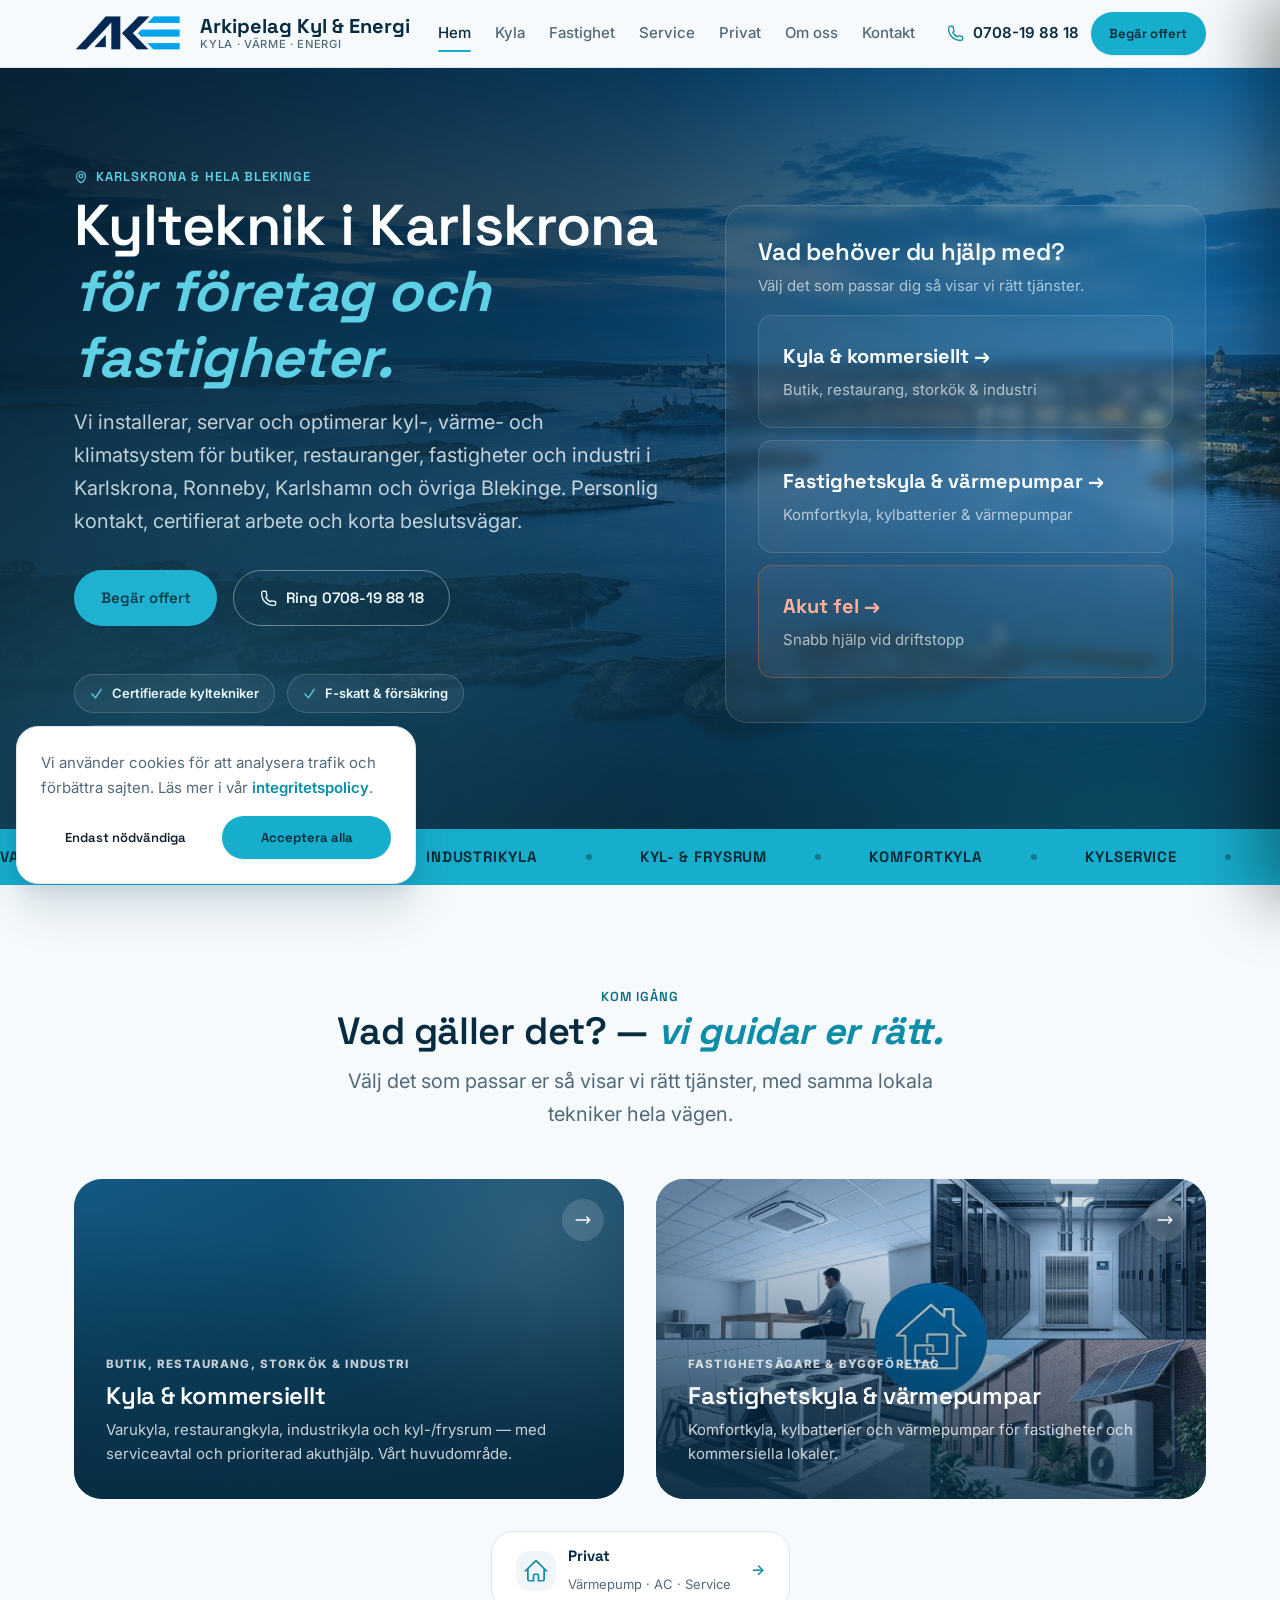
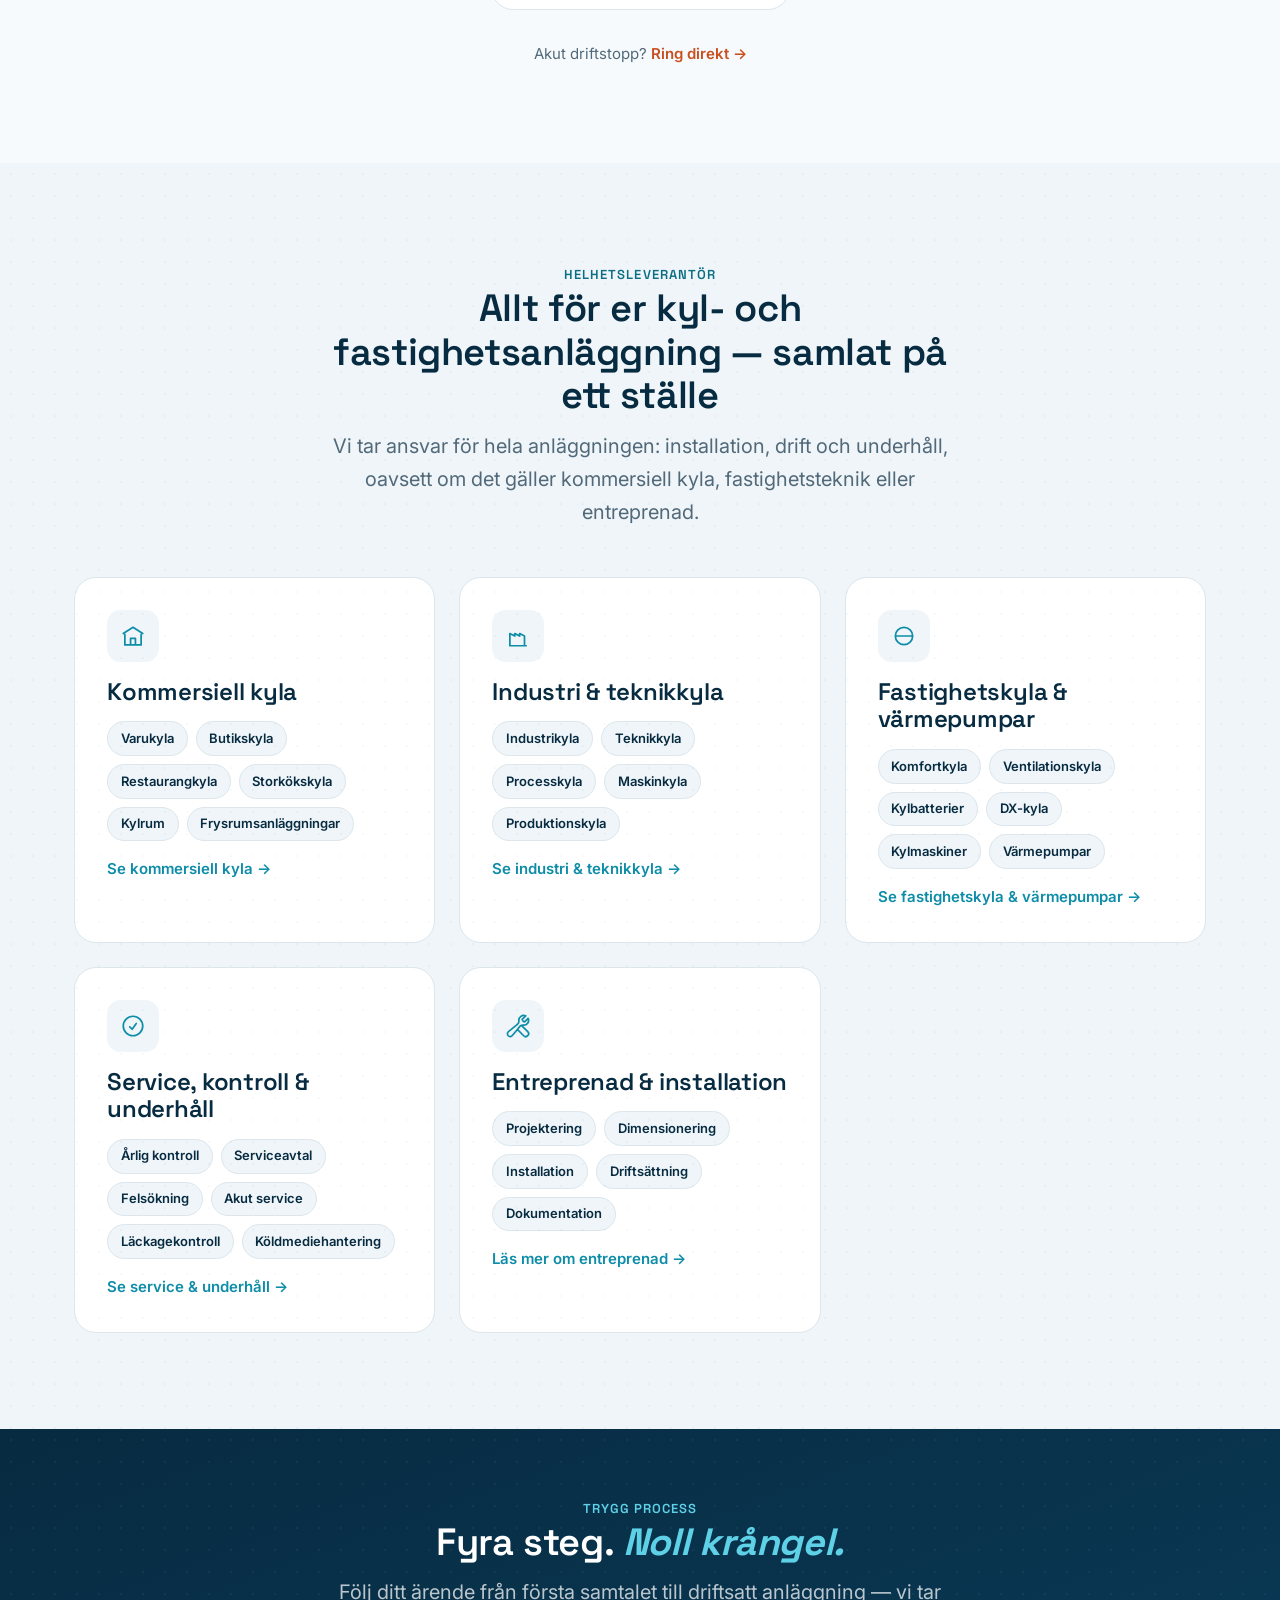
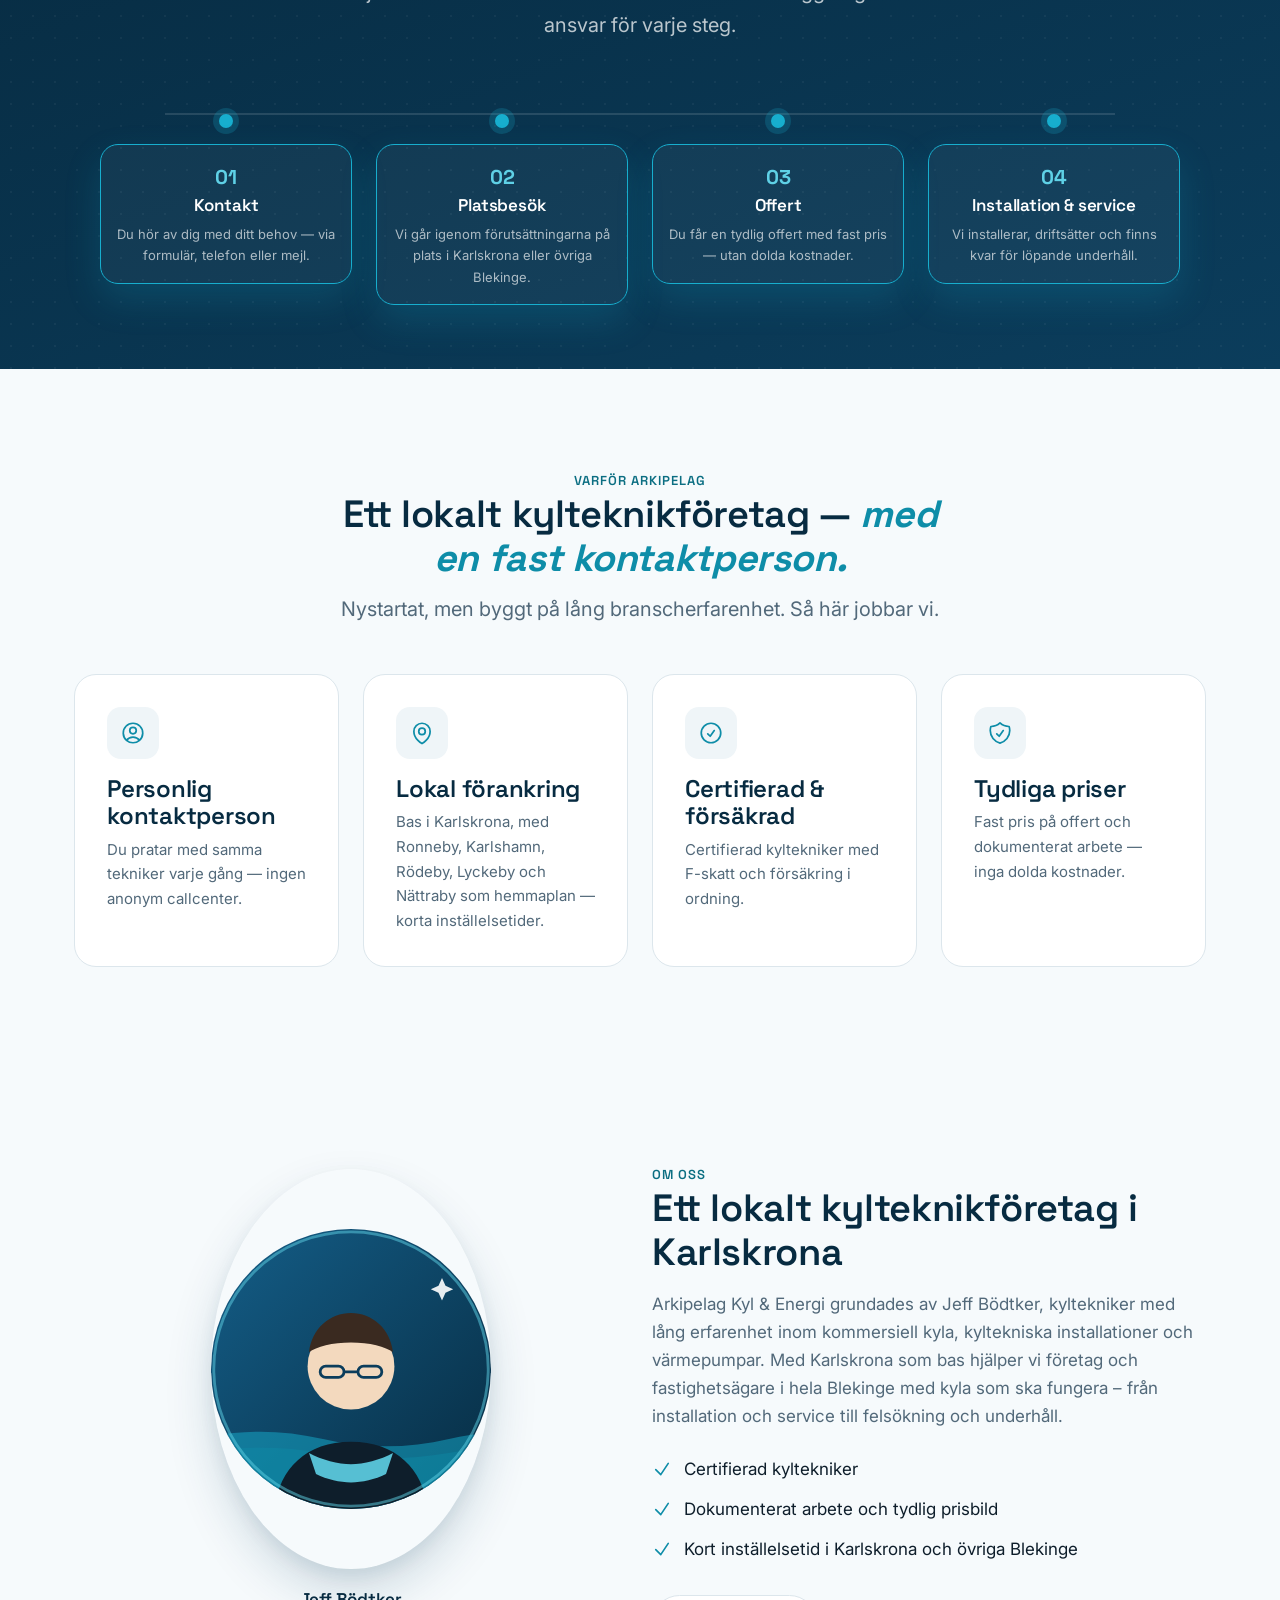
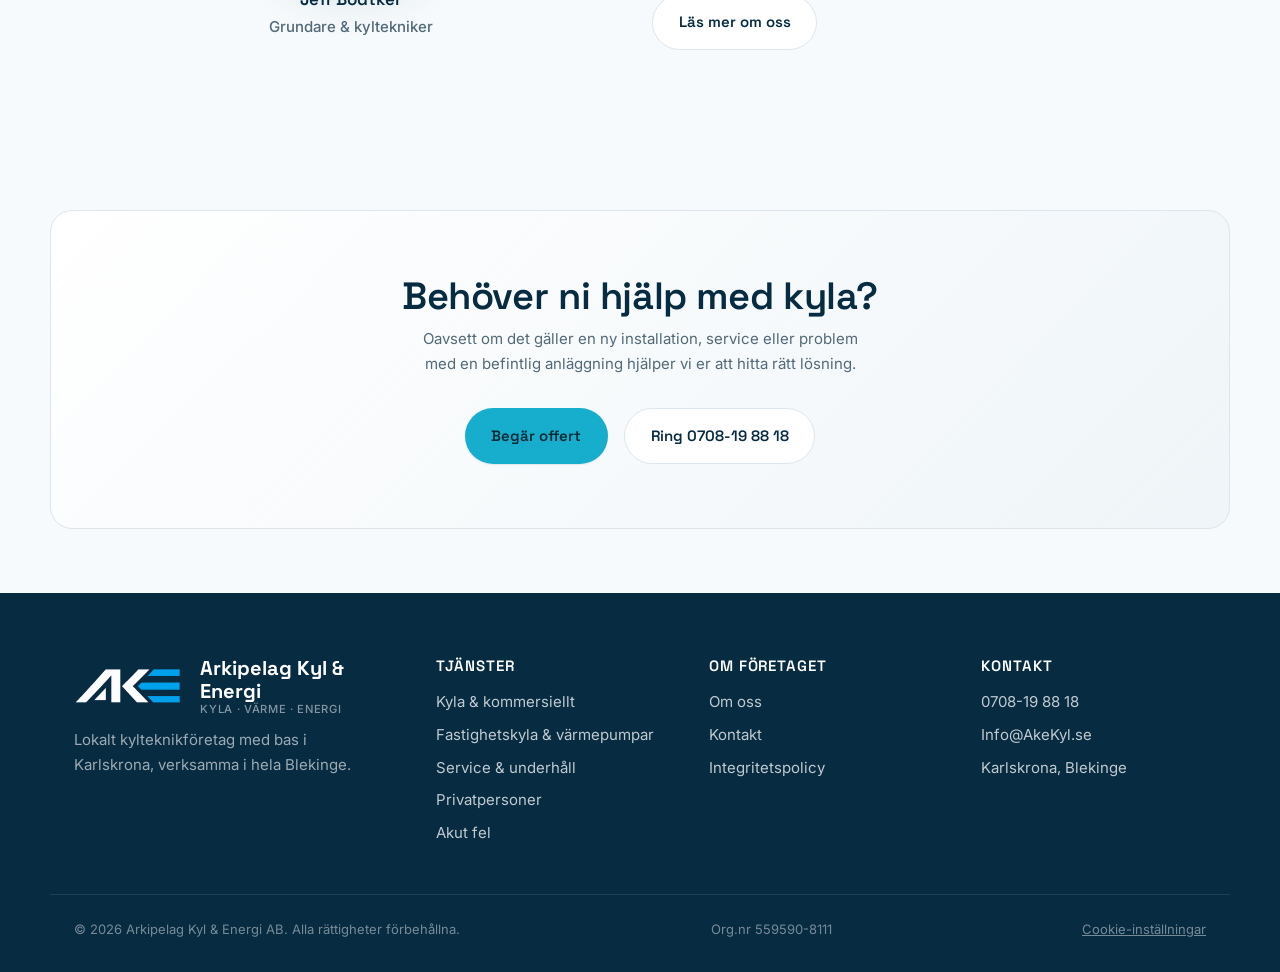
==== commit 1b72a414: "Fixa kvarvarande rubrikhopp i footern och krymp överdimensionerade logotypfiler - Footerns kolumnrub" ====
--- a/index.html
+++ b/index.html
@@ -68,7 +68,7 @@
 <header class="site-header">
   <div class="container site-header__inner">
     <a class="brand" href="index.html">
-      <img class="brand__mark" width="1421" height="523" src="assets/img/logo-icon.png" alt="Arkipelag Kyl & Energi logotyp">
+      <img class="brand__mark" width="408" height="150" src="assets/img/logo-icon.png" alt="Arkipelag Kyl & Energi logotyp">
       <span class="brand__text">
         Arkipelag Kyl & Energi
         <small>Kyla · Värme · Energi</small>
@@ -103,7 +103,7 @@
 <aside class="menu-drawer" id="menuDrawer" aria-hidden="true">
   <div class="menu-drawer__top">
     <a class="brand" href="index.html">
-      <img class="brand__mark" width="1421" height="523" src="assets/img/logo-icon-light.png" alt="Arkipelag Kyl & Energi logotyp">
+      <img class="brand__mark" width="408" height="150" src="assets/img/logo-icon-light.png" alt="Arkipelag Kyl & Energi logotyp">
       <span class="brand__text">Arkipelag Kyl & Energi<small>Kyla · Värme · Energi</small></span>
     </a>
     <button class="menu-drawer__close" id="menuClose" type="button" aria-label="Stäng meny">
@@ -429,13 +429,13 @@
   <div class="container footer-grid">
     <div>
       <a class="brand" href="index.html">
-        <img class="brand__mark" width="1421" height="523" src="assets/img/logo-icon-light.png" alt="Arkipelag Kyl & Energi logotyp">
+        <img class="brand__mark" width="408" height="150" src="assets/img/logo-icon-light.png" alt="Arkipelag Kyl & Energi logotyp">
         <span class="brand__text">Arkipelag Kyl & Energi<small>Kyla · Värme · Energi</small></span>
       </a>
       <p>Lokalt kylteknikföretag med bas i Karlskrona, verksamma i hela Blekinge.</p>
     </div>
     <div>
-      <h4>Tjänster</h4>
+      <h3>Tjänster</h3>
       <ul>
         <li><a href="kyla.html">Kyla & kommersiellt</a></li>
         <li><a href="fastighetsagare.html">Fastighetskyla & värmepumpar</a></li>
@@ -445,7 +445,7 @@
       </ul>
     </div>
     <div>
-      <h4>Om företaget</h4>
+      <h3>Om företaget</h3>
       <ul>
         <li><a href="om-oss.html">Om oss</a></li>
         <li><a href="kontakt.html">Kontakt</a></li>
@@ -453,7 +453,7 @@
       </ul>
     </div>
     <div>
-      <h4>Kontakt</h4>
+      <h3>Kontakt</h3>
       <ul>
         <li><a href="tel:+46708198818">0708-19 88 18</a></li>
         <li><a href="mailto:Info@AkeKyl.se">Info@AkeKyl.se</a></li>
--- a/css/styles.css
+++ b/css/styles.css
@@ -538,7 +538,7 @@
 @media (max-width: 900px) { .footer-grid { grid-template-columns: 1fr 1fr; } }
 @media (max-width: 560px) { .footer-grid { grid-template-columns: 1fr; } }
 
-.site-footer h4 { color: #fff; font-size: var(--fs-sm); text-transform: uppercase; letter-spacing: 0.06em; margin-bottom: var(--space-4); }
+.site-footer h3 { color: #fff; font-size: var(--fs-sm); text-transform: uppercase; letter-spacing: 0.06em; margin-bottom: var(--space-4); }
 .site-footer .brand { color: #fff; margin-bottom: var(--space-3); }
 .site-footer .brand__text small { color: rgba(255,255,255,0.5); }
 .site-footer p { color: rgba(255,255,255,0.6); font-size: var(--fs-sm); }
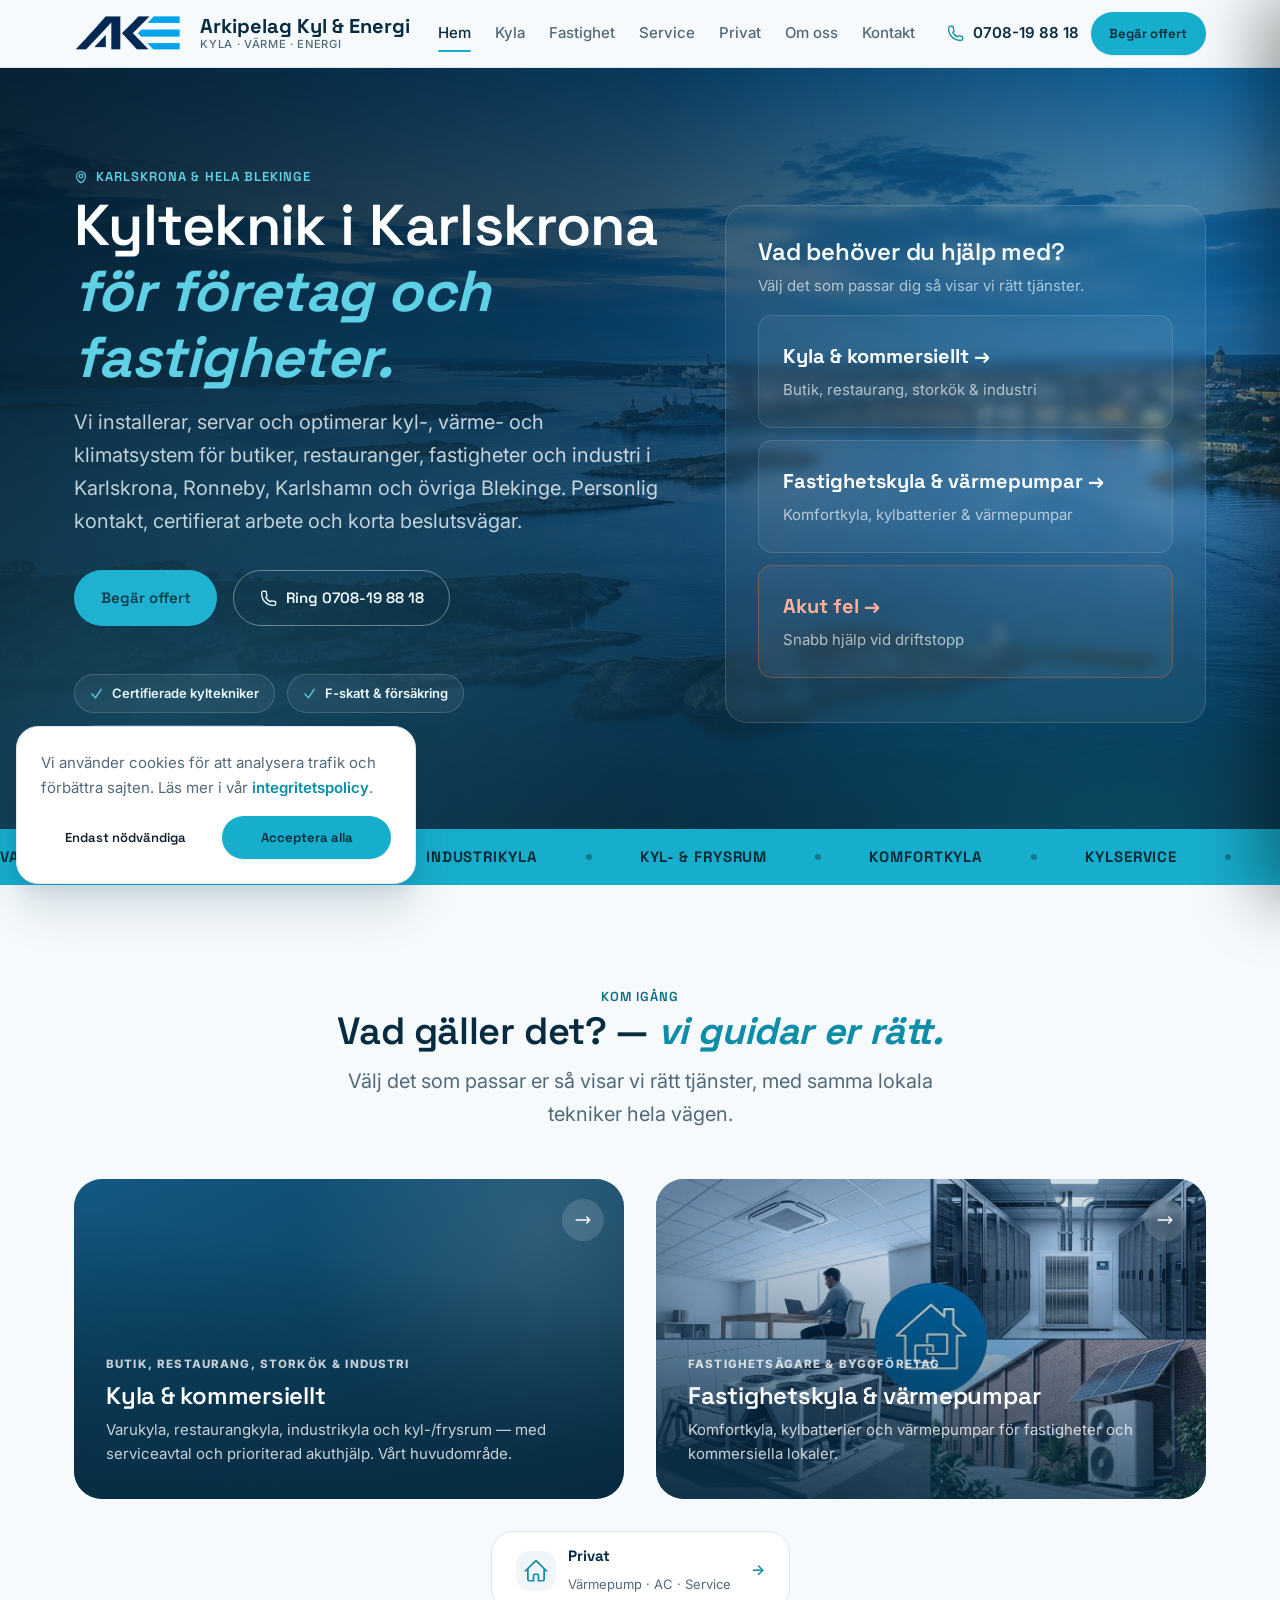
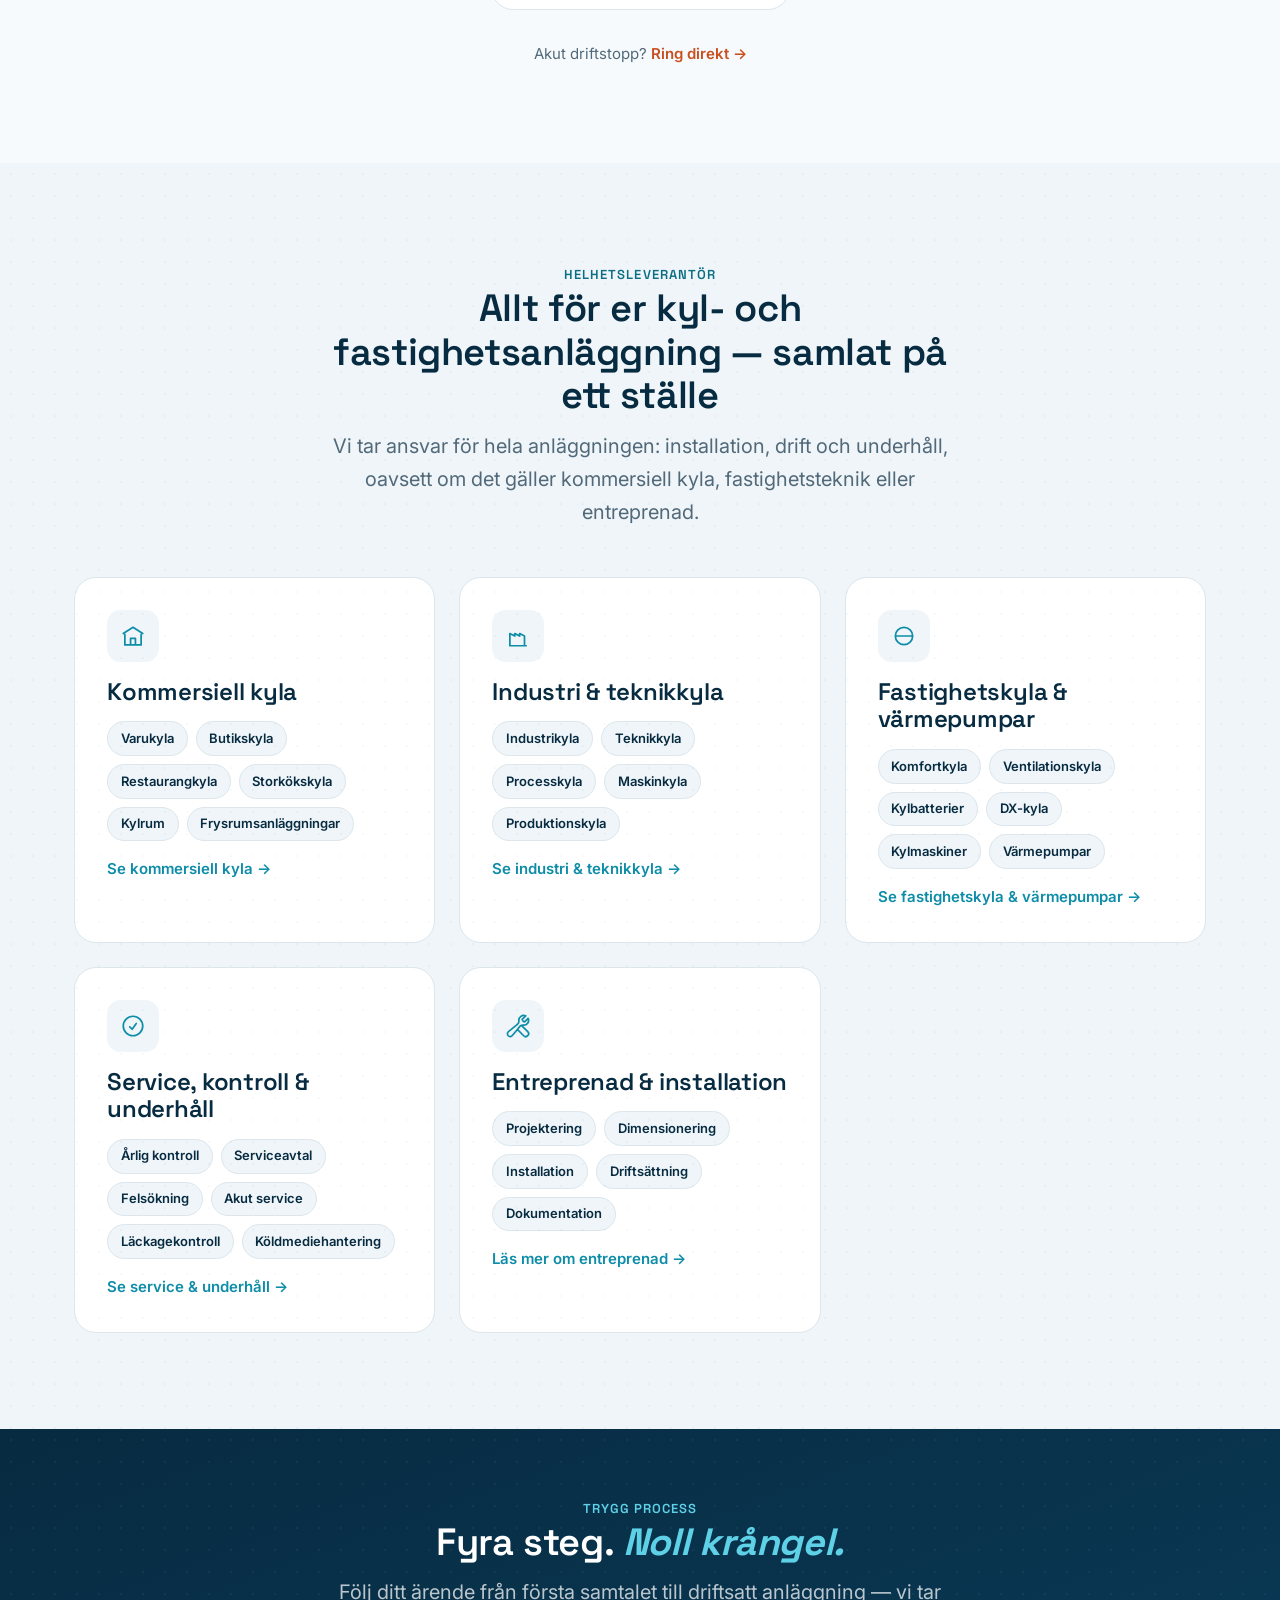
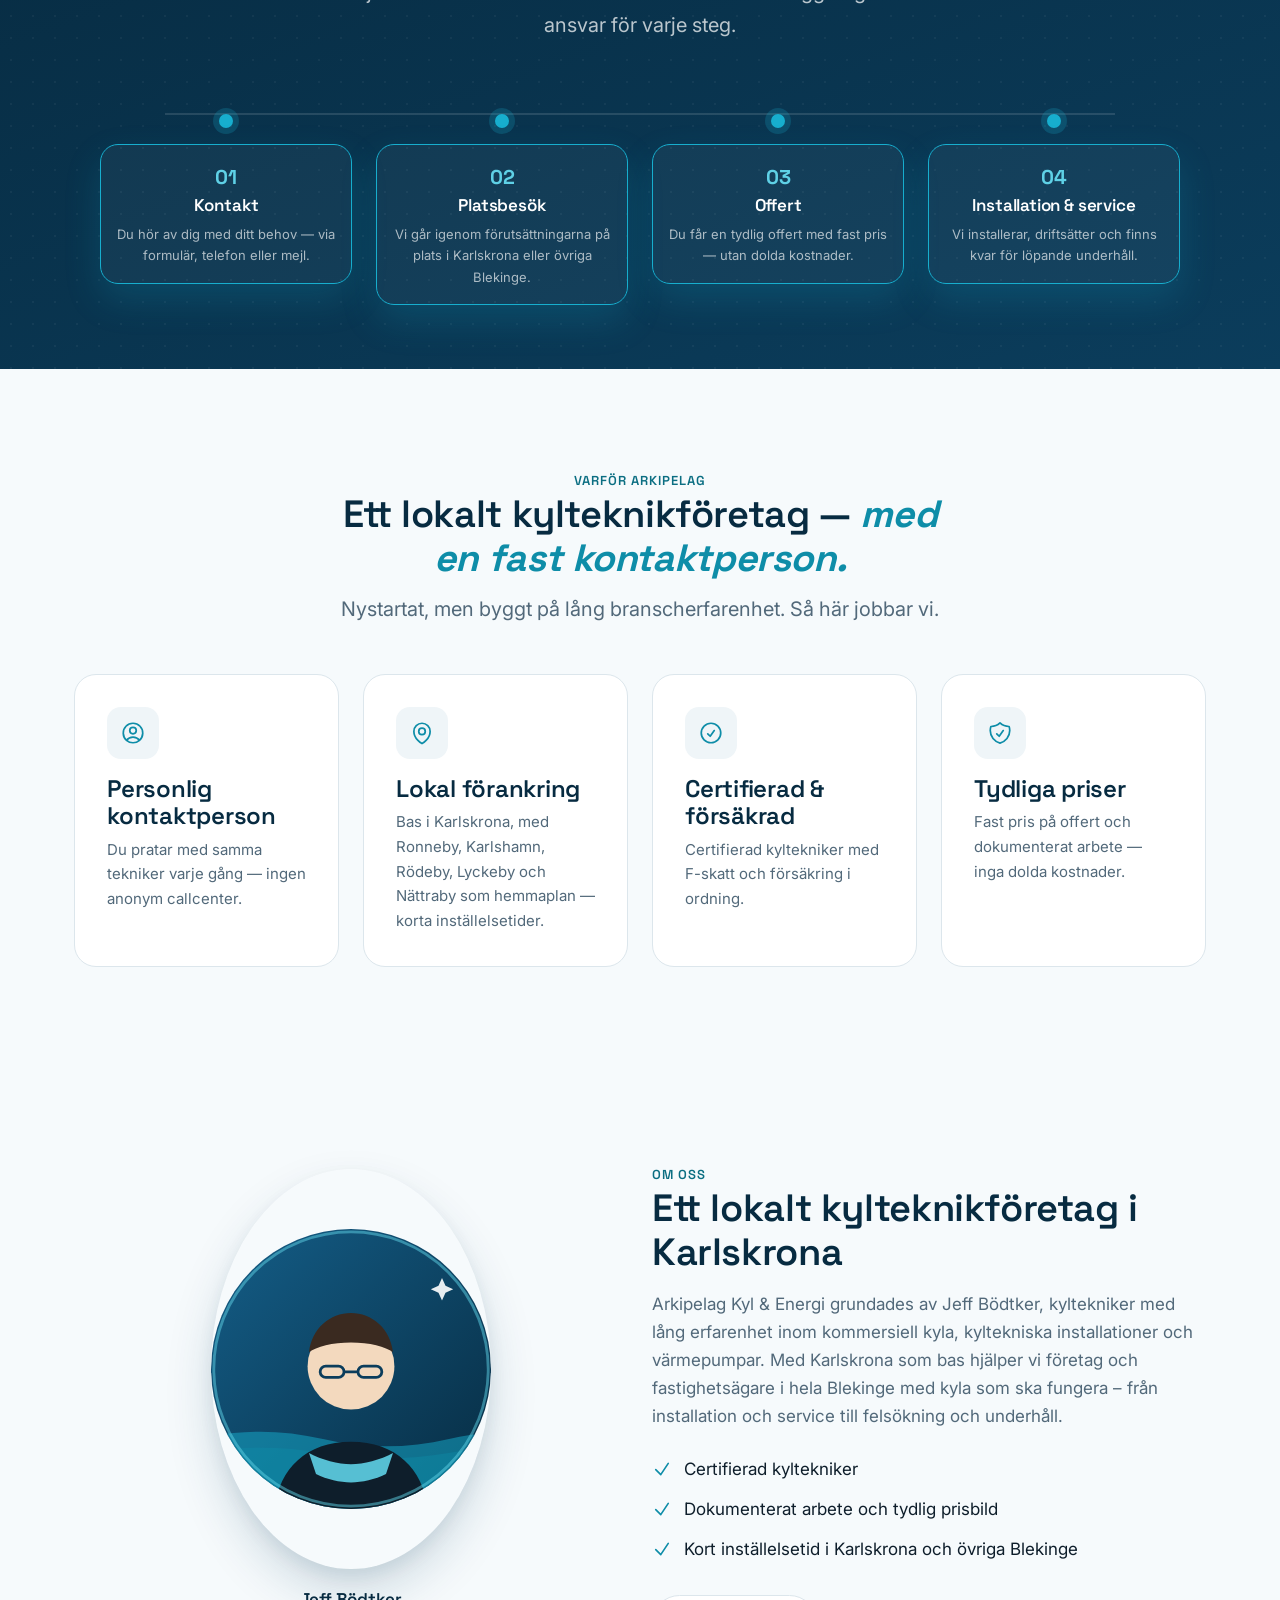
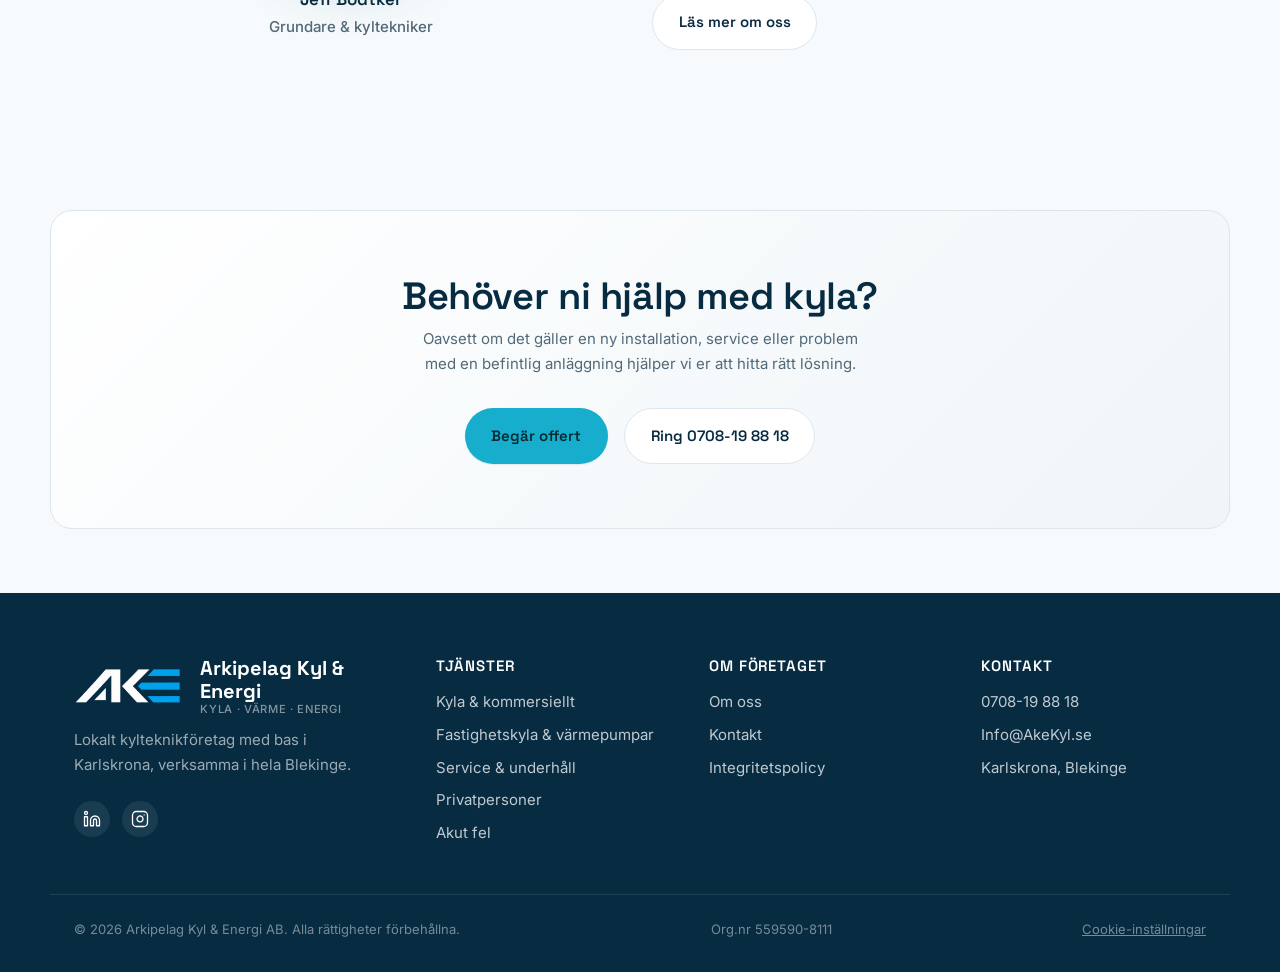
==== commit 949a9975: "Lägg till LinkedIn och Instagram i footern och strukturerad data - Sociala ikoner (LinkedIn, Instagr" ====
--- a/index.html
+++ b/index.html
@@ -31,6 +31,7 @@
   "url": "https://akekyl.se/",
   "telephone": "+46708198818",
   "email": "Info@AkeKyl.se",
+  "sameAs": ["https://www.linkedin.com/company/arkipelag-kyl-energi/", "https://www.instagram.com/arkipelagkyl"],
   "priceRange": "$$",
   "image": "https://akekyl.se/assets/img/og-cover.jpg",
   "address": {
@@ -433,6 +434,14 @@
         <span class="brand__text">Arkipelag Kyl & Energi<small>Kyla · Värme · Energi</small></span>
       </a>
       <p>Lokalt kylteknikföretag med bas i Karlskrona, verksamma i hela Blekinge.</p>
+      <div class="footer-social">
+        <a href="https://www.linkedin.com/company/arkipelag-kyl-energi/" target="_blank" rel="noopener noreferrer" aria-label="Arkipelag Kyl & Energi på LinkedIn">
+          <svg viewBox="0 0 24 24" fill="none" stroke="currentColor" stroke-width="1.75" stroke-linecap="round" stroke-linejoin="round"><path d="M16 8a6 6 0 0 1 6 6v7h-4v-7a2 2 0 0 0-2-2 2 2 0 0 0-2 2v7h-4v-7a6 6 0 0 1 6-6z"/><rect x="2" y="9" width="4" height="12"/><circle cx="4" cy="4" r="2"/></svg>
+        </a>
+        <a href="https://www.instagram.com/arkipelagkyl" target="_blank" rel="noopener noreferrer" aria-label="Arkipelag Kyl & Energi på Instagram">
+          <svg viewBox="0 0 24 24" fill="none" stroke="currentColor" stroke-width="1.75" stroke-linecap="round" stroke-linejoin="round"><rect x="2" y="2" width="20" height="20" rx="5" ry="5"/><path d="M16 11.37A4 4 0 1 1 12.63 8 4 4 0 0 1 16 11.37z"/><line x1="17.5" y1="6.5" x2="17.5" y2="6.5"/></svg>
+        </a>
+      </div>
     </div>
     <div>
       <h3>Tjänster</h3>
--- a/css/styles.css
+++ b/css/styles.css
@@ -544,6 +544,21 @@
 .site-footer p { color: rgba(255,255,255,0.6); font-size: var(--fs-sm); }
 .site-footer ul { display: flex; flex-direction: column; gap: var(--space-2); font-size: var(--fs-sm); }
 .site-footer a:hover { color: var(--color-accent-light); }
+.footer-social { display: flex; gap: var(--space-3); margin-top: var(--space-5); }
+.footer-social a {
+  display: inline-flex;
+  align-items: center;
+  justify-content: center;
+  width: 36px;
+  height: 36px;
+  border-radius: 50%;
+  background: rgba(255,255,255,0.08);
+  color: #fff;
+  transition: background var(--dur-fast) var(--ease-out), color var(--dur-fast) var(--ease-out);
+}
+.footer-social a:hover { background: rgba(255,255,255,0.16); color: var(--color-accent-light); }
+.footer-social svg { width: 18px; height: 18px; }
+
 .footer-bottom {
   margin-top: var(--space-7);
   padding-top: var(--space-5);
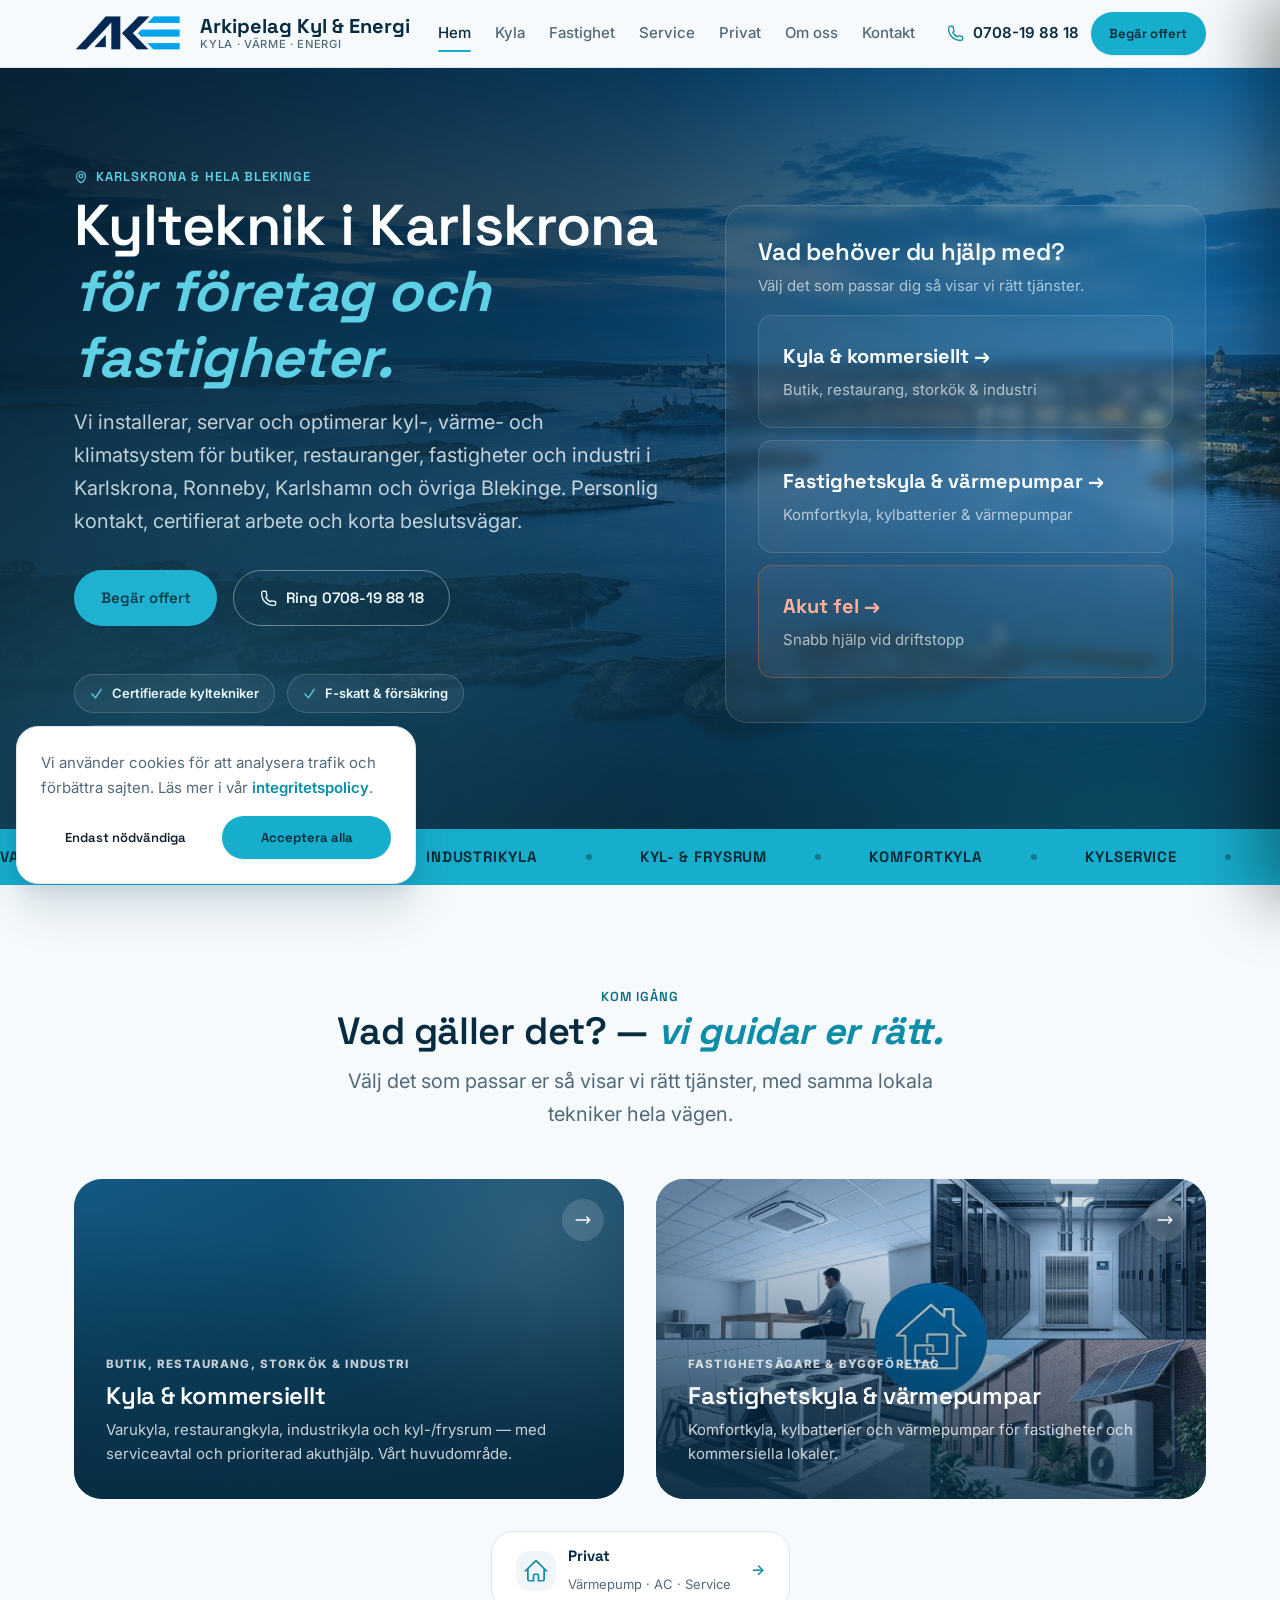
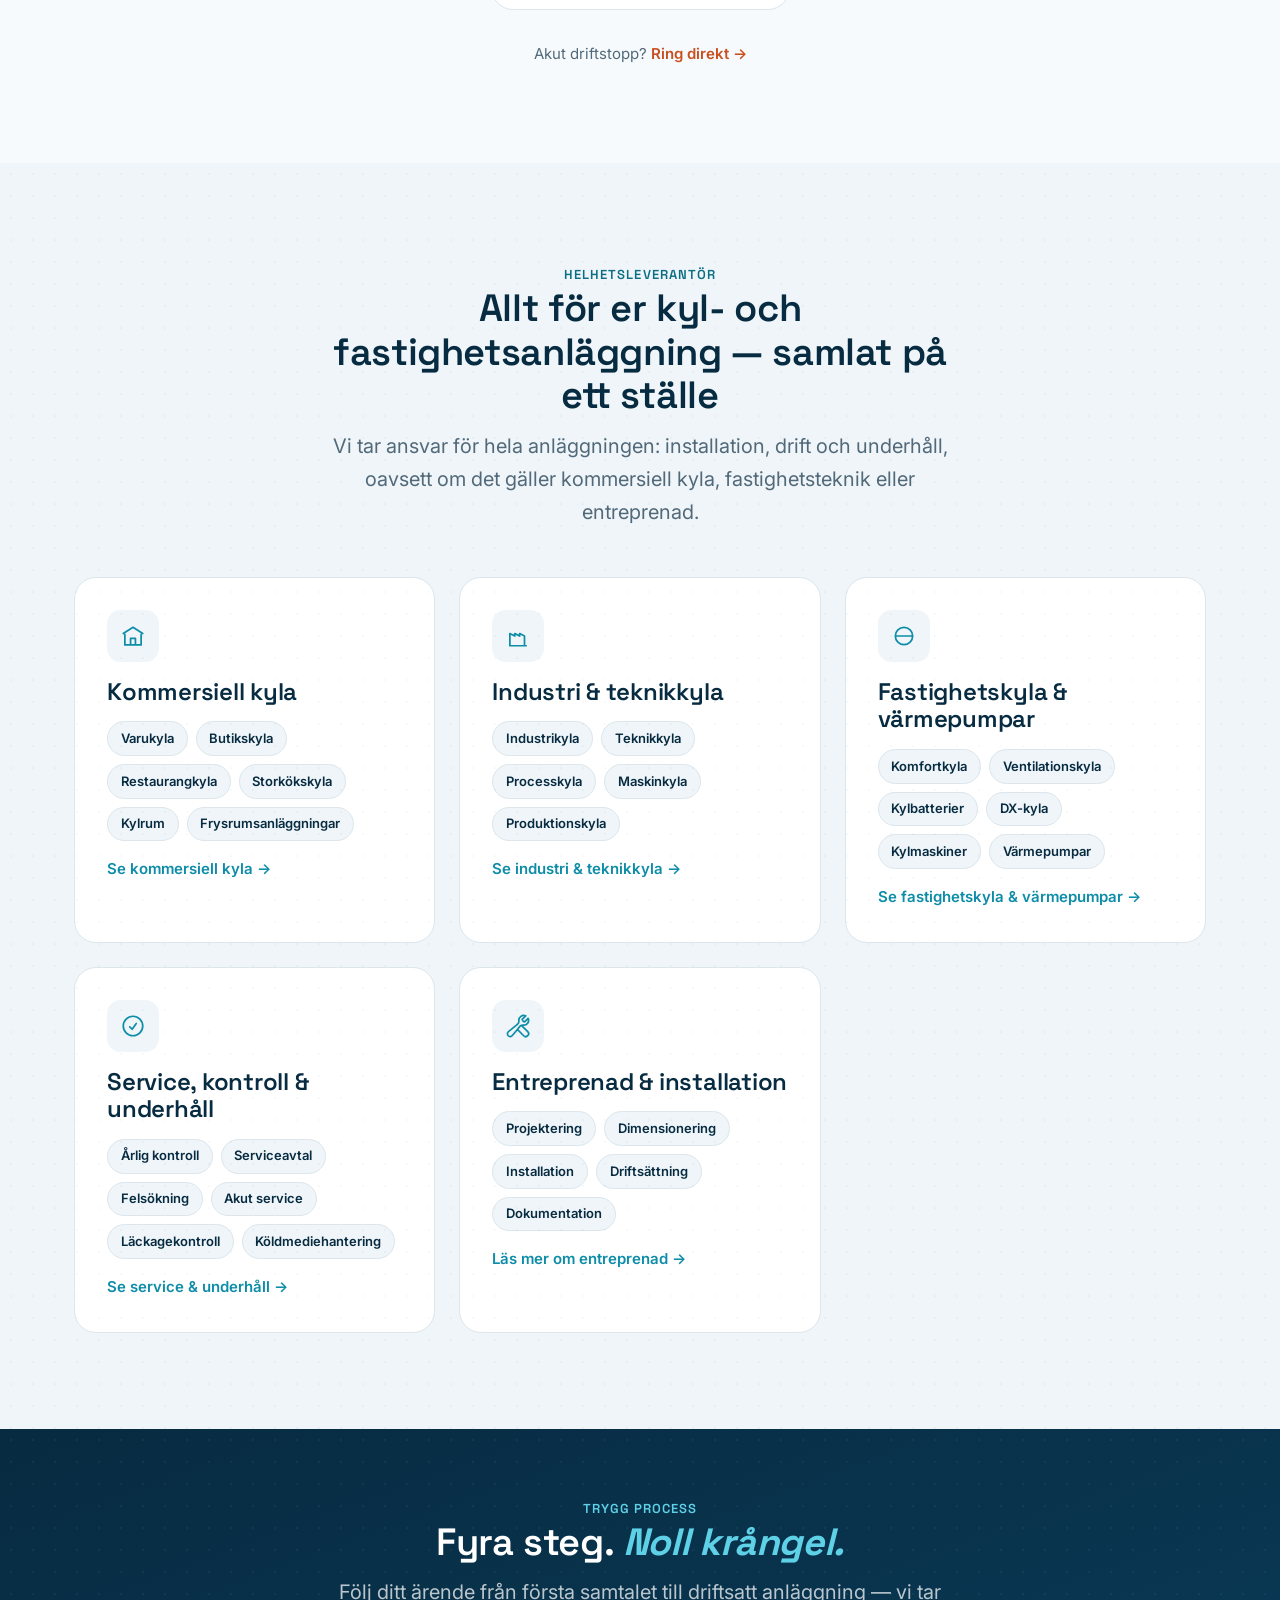
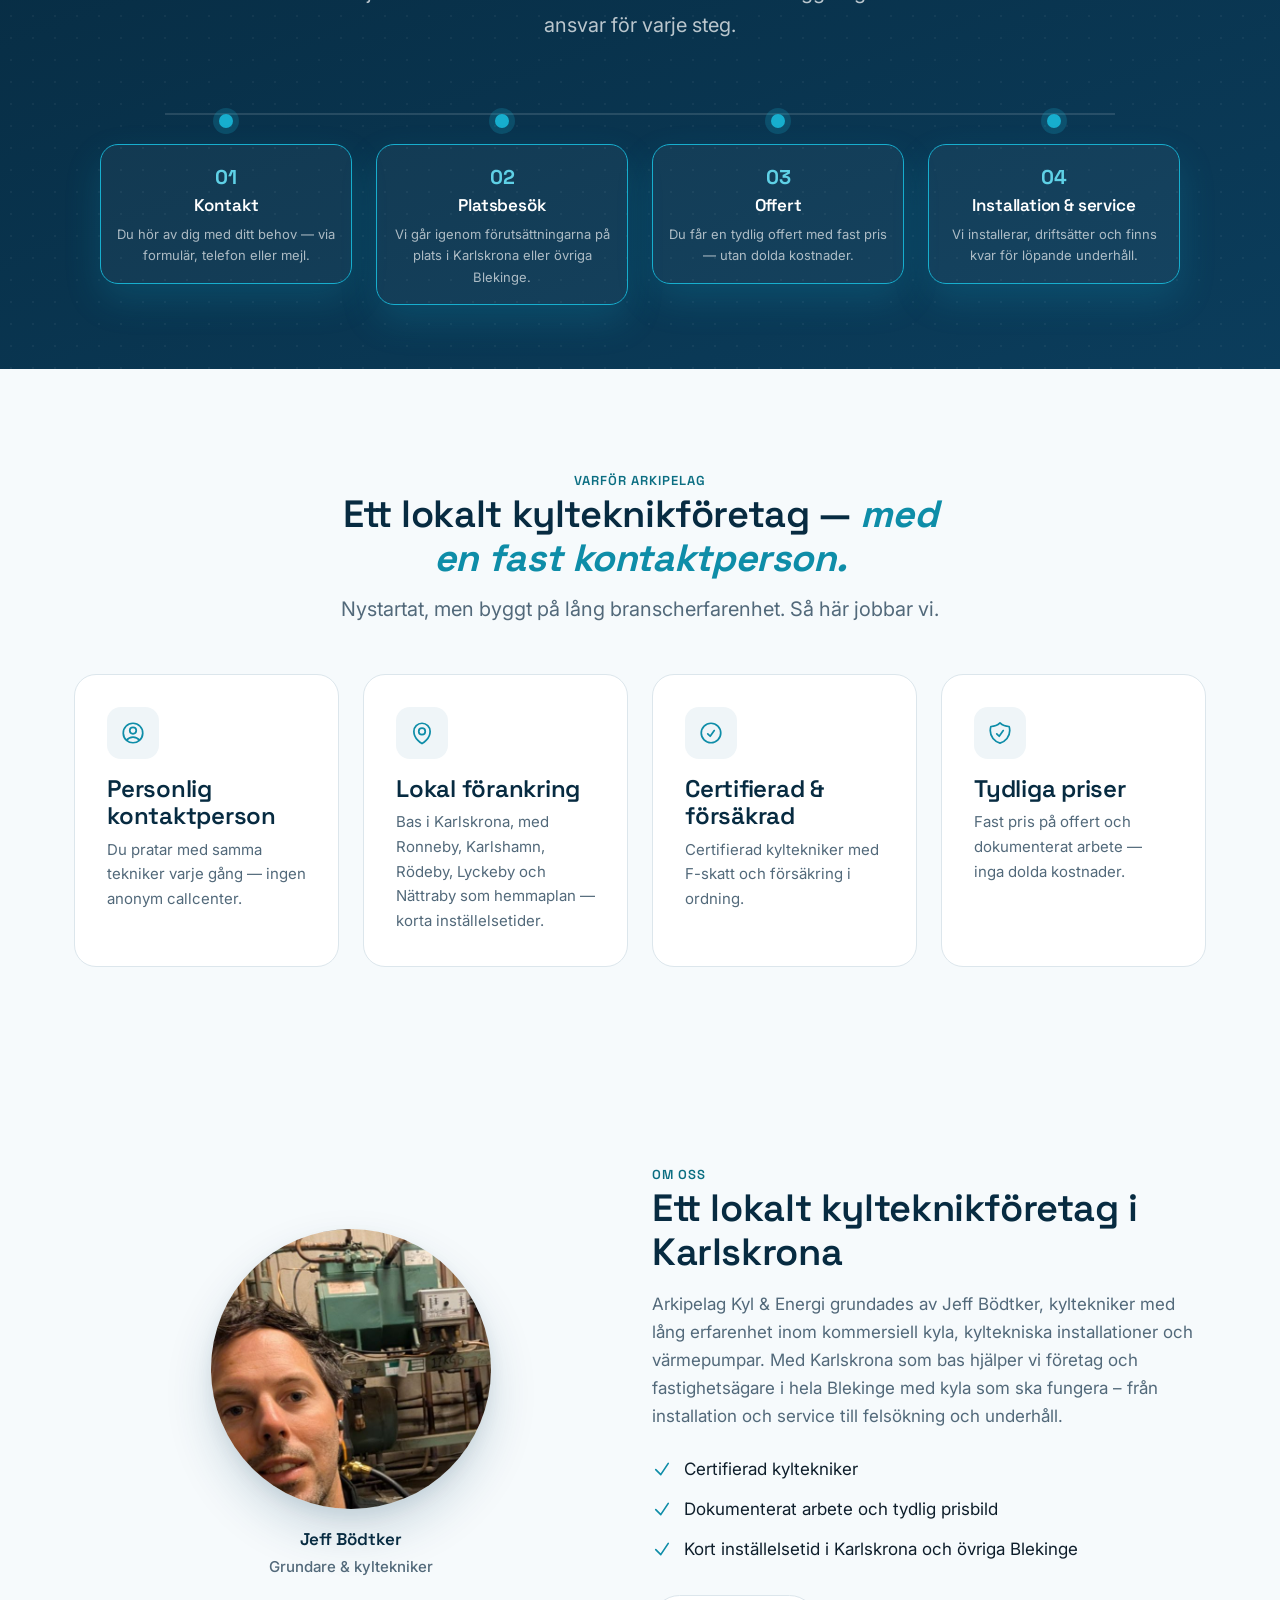
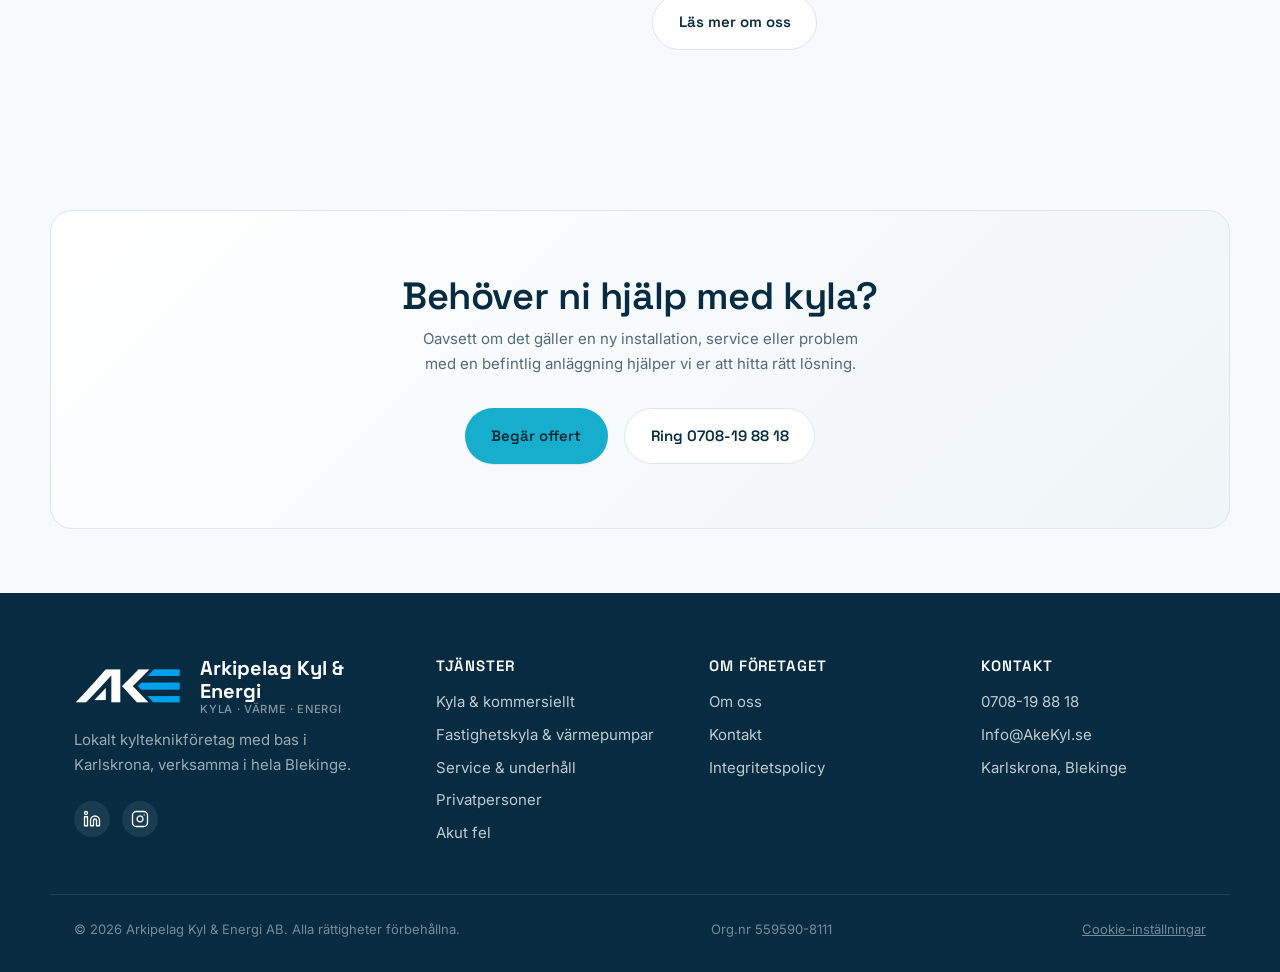
==== commit 95d7c08a: "Byt ut illustrerad grundarbild mot riktigt foto av Jeff Bödtker - Beskuret foto (assets/img/founder-" ====
--- a/index.html
+++ b/index.html
@@ -396,7 +396,7 @@
   <section class="section">
     <div class="container grid grid--2" style="align-items:center;">
       <figure class="founder-figure">
-        <img class="founder-portrait" src="assets/img/founder-portrait.svg" alt="Illustrerat porträtt av Jeff Bödtker, grundare och kyltekniker på Arkipelag Kyl & Energi" width="400" height="400">
+        <img class="founder-portrait" src="assets/img/founder-photo.jpg" alt="Jeff Bödtker, grundare och kyltekniker på Arkipelag Kyl & Energi">
         <figcaption>Jeff Bödtker<span>Grundare & kyltekniker</span></figcaption>
       </figure>
       <div>
--- a/css/styles.css
+++ b/css/styles.css
@@ -876,8 +876,11 @@
 .founder-portrait {
   width: 100%;
   max-width: 280px;
+  height: auto;
+  aspect-ratio: 1 / 1;
   margin-inline: auto;
   border-radius: 50%;
+  object-fit: cover;
   box-shadow: var(--shadow-lg);
 }
 .founder-figure { text-align: center; }
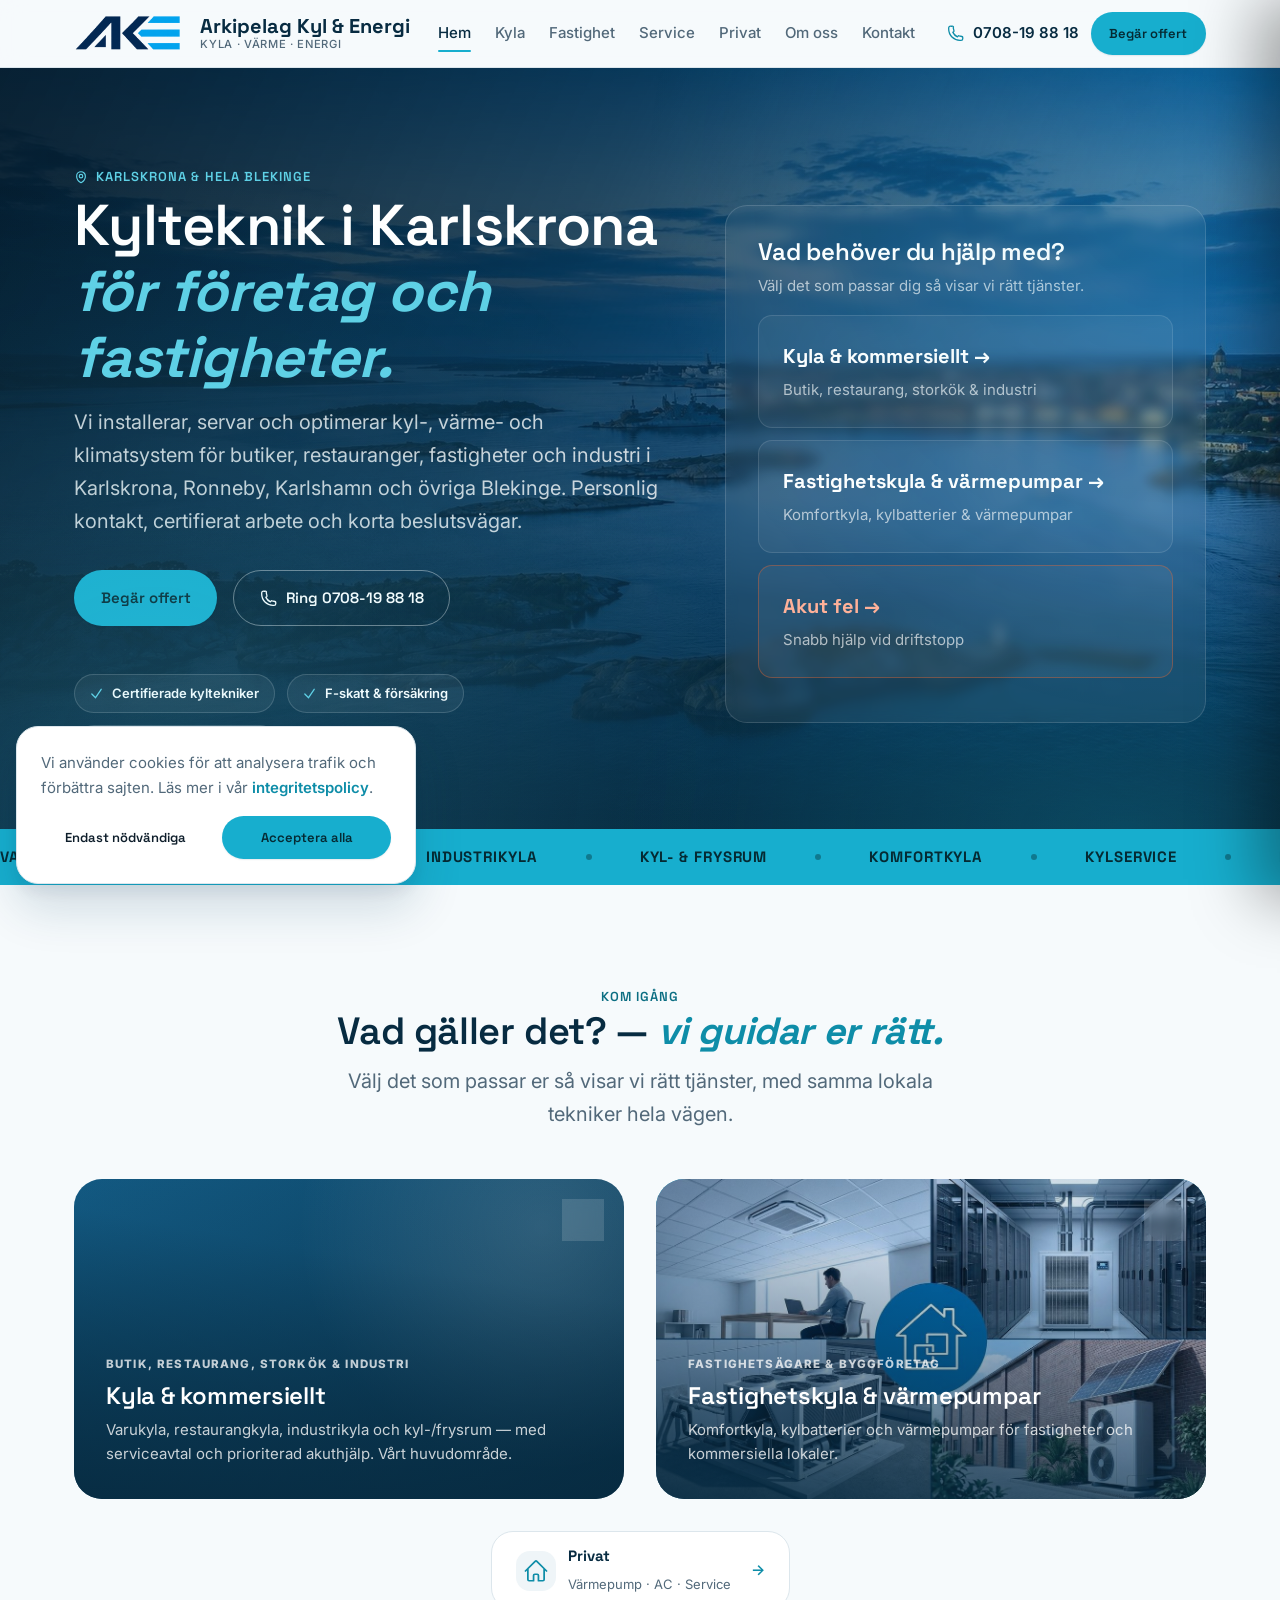
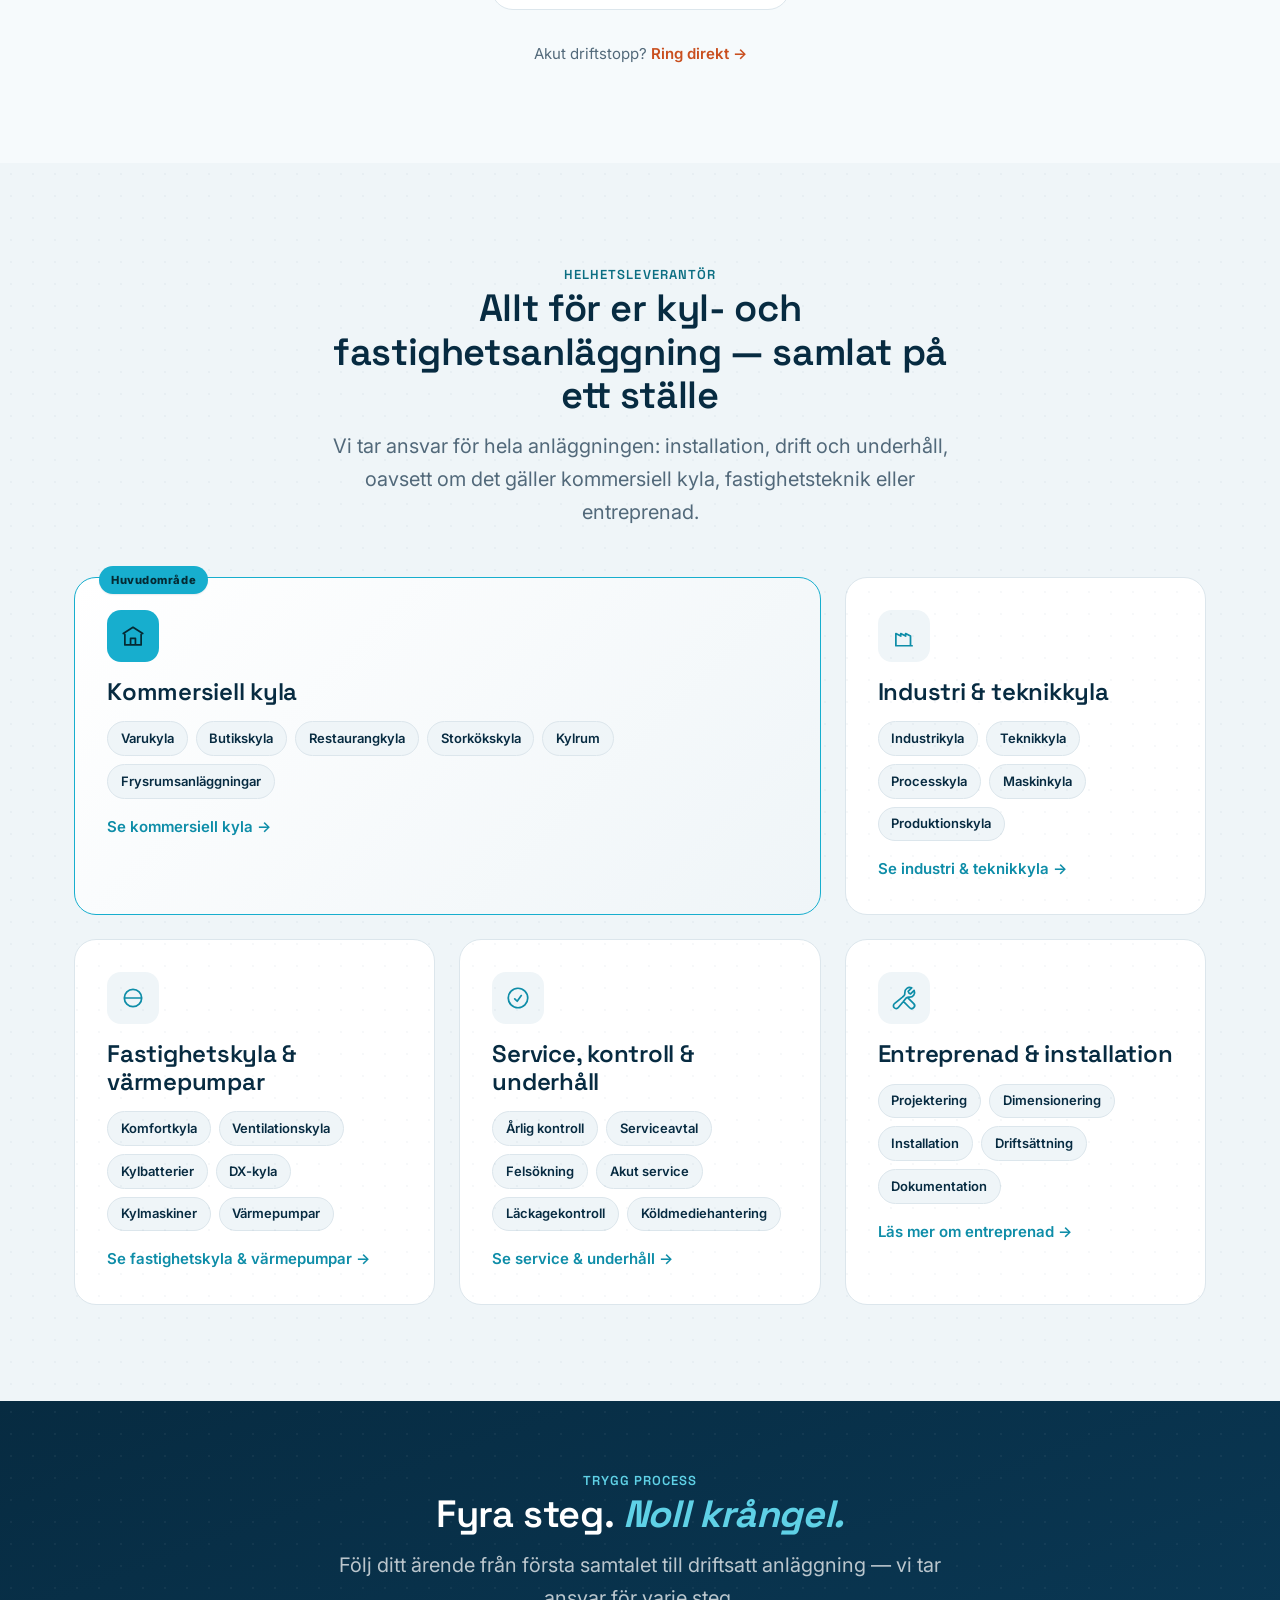
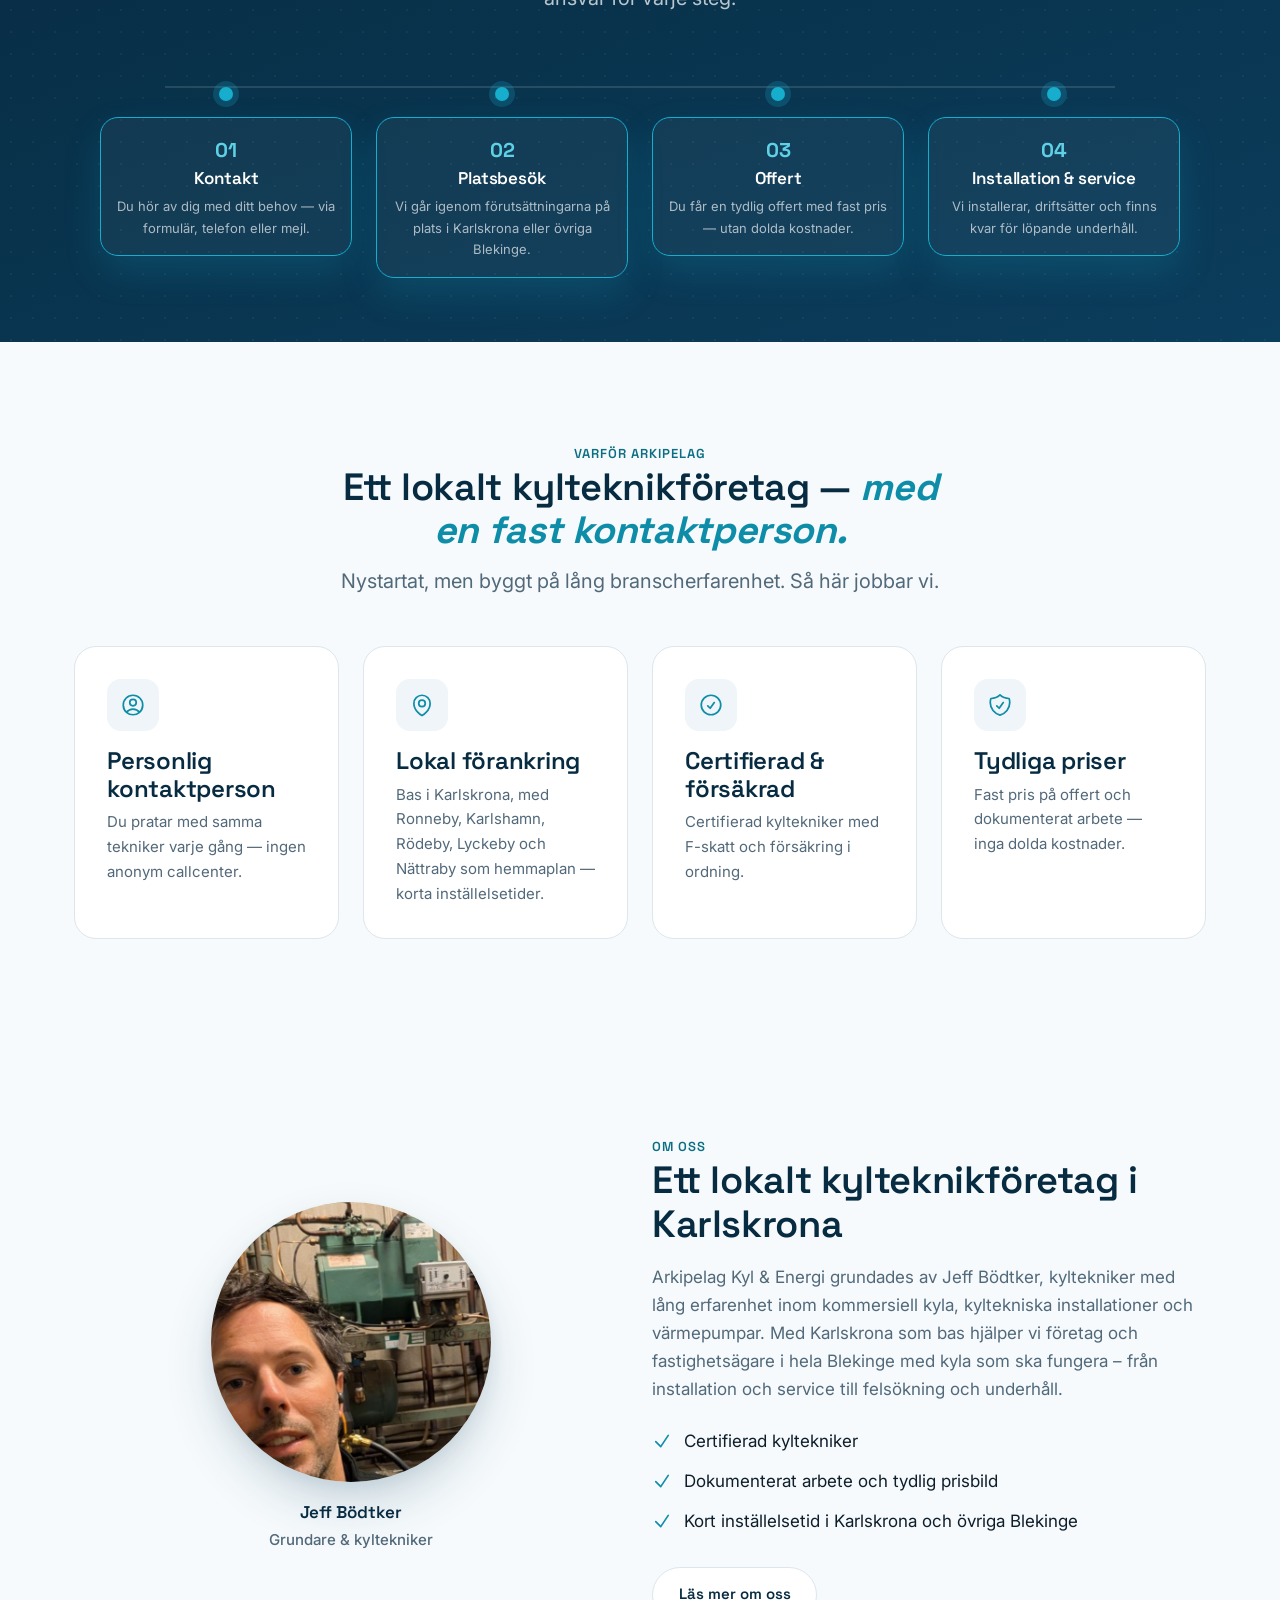
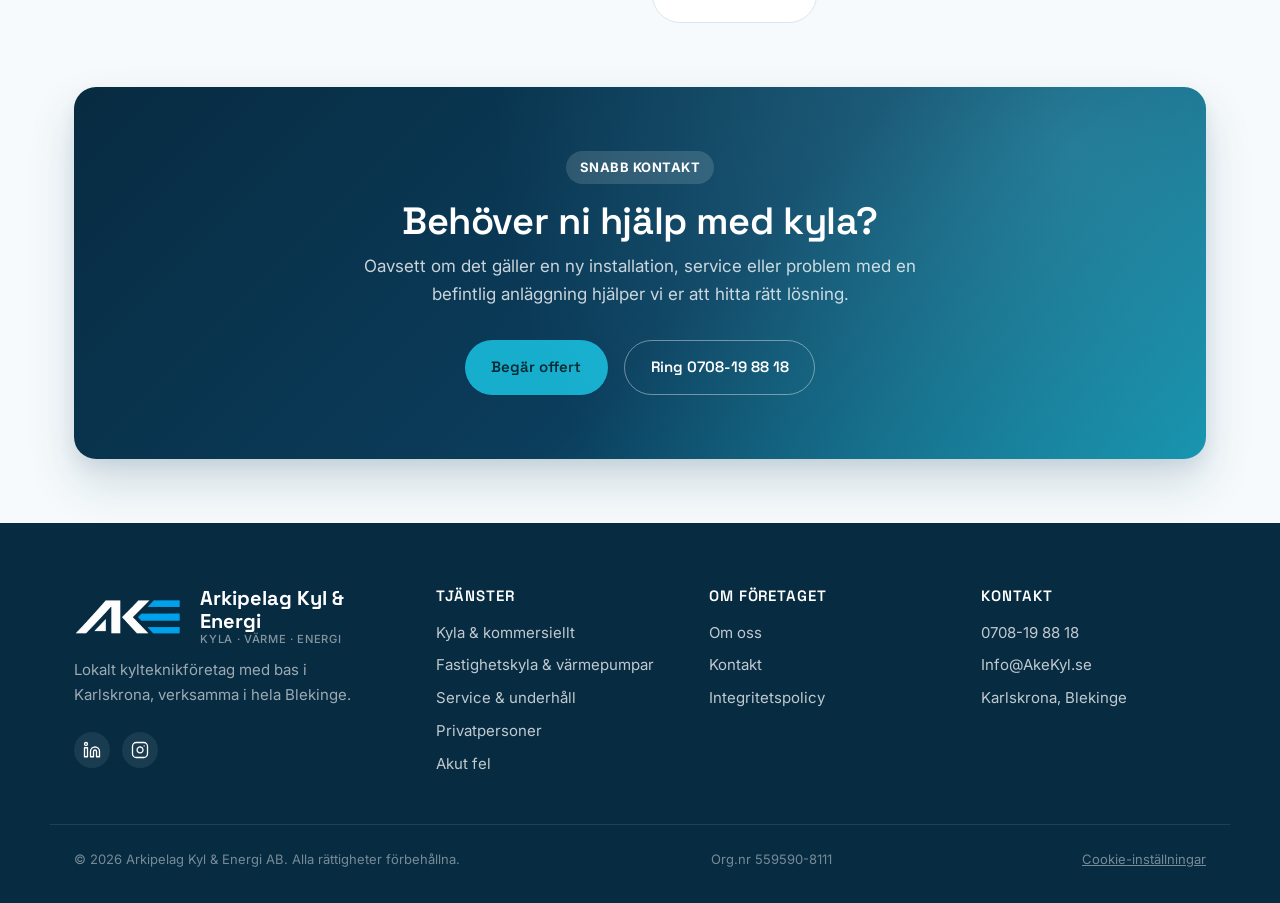
==== commit 625f678c: "Prototyp: mer liv i startsidans design (ej live) Inspirerat av nordiskaenergilosningar.se: - Djärvt " ====
--- a/index.html
+++ b/index.html
@@ -273,7 +273,8 @@
         <p>Vi tar ansvar för hela anläggningen: installation, drift och underhåll, oavsett om det gäller kommersiell kyla, fastighetsteknik eller entreprenad.</p>
       </div>
       <div class="grid grid--3">
-        <div class="card">
+        <div class="card card--featured grid-span-2">
+          <span class="card-badge">Huvudområde</span>
           <div class="card--icon"><svg viewBox="0 0 24 24" fill="none" stroke="currentColor" stroke-width="1.6"><path stroke-linecap="round" stroke-linejoin="round" d="M3 9.75 12 4l9 5.75M4.5 10.5v9.75h15V10.5M9.75 20.25v-6h4.5v6"/></svg></div>
           <h3>Kommersiell kyla</h3>
           <ul class="tag-list">
@@ -414,12 +415,15 @@
   </section>
 
   <section class="section section--tight">
-    <div class="container card text-center" style="padding: var(--space-8) var(--space-6); background: linear-gradient(135deg, var(--color-surface), var(--color-surface-alt));">
-      <h2>Behöver ni hjälp med kyla?</h2>
-      <p class="mt-2" style="max-width:52ch; margin-inline:auto;">Oavsett om det gäller en ny installation, service eller problem med en befintlig anläggning hjälper vi er att hitta rätt lösning.</p>
-      <div class="hero__actions" style="justify-content:center; margin-top: var(--space-6);">
-        <a class="btn btn--primary" href="kontakt.html">Begär offert</a>
-        <a class="btn btn--ghost" href="tel:+46708198818">Ring 0708-19 88 18</a>
+    <div class="container cta-band-wrap">
+      <div class="cta-band">
+        <span class="cta-band__badge">Snabb kontakt</span>
+        <h2>Behöver ni hjälp med kyla?</h2>
+        <p>Oavsett om det gäller en ny installation, service eller problem med en befintlig anläggning hjälper vi er att hitta rätt lösning.</p>
+        <div class="hero__actions" style="justify-content:center; margin-top: var(--space-6);">
+          <a class="btn btn--primary" href="kontakt.html">Begär offert</a>
+          <a class="btn btn--outline" href="tel:+46708198818">Ring 0708-19 88 18</a>
+        </div>
       </div>
     </div>
   </section>
--- a/css/styles.css
+++ b/css/styles.css
@@ -315,6 +315,58 @@
 }
 .card--dark .tag-list li,
 .section--dark .tag-list li { background: rgba(255,255,255,0.08); border-color: rgba(255,255,255,0.16); color: #fff; }
+
+/* ---- Asymmetric grid helper (use sparingly, to create visual rhythm) ------- */
+.grid-span-2 { grid-column: span 2; }
+@media (max-width: 640px) { .grid-span-2 { grid-column: auto; } }
+
+/* ---- Featured card (highlights the primary item in a grid of cards) ------- */
+.card--featured {
+  background: linear-gradient(135deg, var(--color-surface), var(--color-surface-alt));
+  border-color: var(--color-accent);
+  position: relative;
+}
+.card--featured .card--icon { background: var(--color-accent); color: var(--color-on-accent); }
+
+/* ---- Bold gradient CTA band ------------------------------------------------ */
+.cta-band {
+  position: relative;
+  overflow: hidden;
+  text-align: center;
+  padding: var(--space-8) var(--space-6);
+  border-radius: var(--radius-lg);
+  background: linear-gradient(135deg, var(--color-primary-dark) 0%, var(--color-primary) 55%, var(--color-accent-dark) 100%);
+  box-shadow: var(--shadow-lg);
+  color: #fff;
+}
+.cta-band::before {
+  content: "";
+  position: absolute;
+  inset: 0;
+  background-image: radial-gradient(circle at 88% 15%, rgba(95,209,230,0.3), transparent 55%);
+  pointer-events: none;
+}
+.cta-band h2 { position: relative; color: #fff; }
+.cta-band p { position: relative; color: rgba(255,255,255,0.78); max-width: 52ch; margin-inline: auto; margin-top: var(--space-2); }
+.cta-band__badge {
+  position: relative;
+  display: inline-flex;
+  align-items: center;
+  gap: 6px;
+  background: rgba(255,255,255,0.14);
+  color: #fff;
+  font-size: var(--fs-xs);
+  font-weight: 700;
+  letter-spacing: 0.04em;
+  text-transform: uppercase;
+  padding: 6px 14px;
+  border-radius: var(--radius-full);
+  margin-bottom: var(--space-4);
+}
+.cta-band .btn--outline { position: relative; border-color: rgba(255,255,255,0.4); color: #fff; }
+.cta-band .btn--outline:hover { border-color: var(--color-accent-light); background: rgba(255,255,255,0.08); }
+.cta-band-wrap { margin-top: calc(var(--space-9) * -1); position: relative; z-index: 2; }
+@media (max-width: 640px) { .cta-band-wrap { margin-top: calc(var(--space-7) * -1); } }
 
 /* ---- Stat block ------------------------------------------------------------ */
 .stat-num {
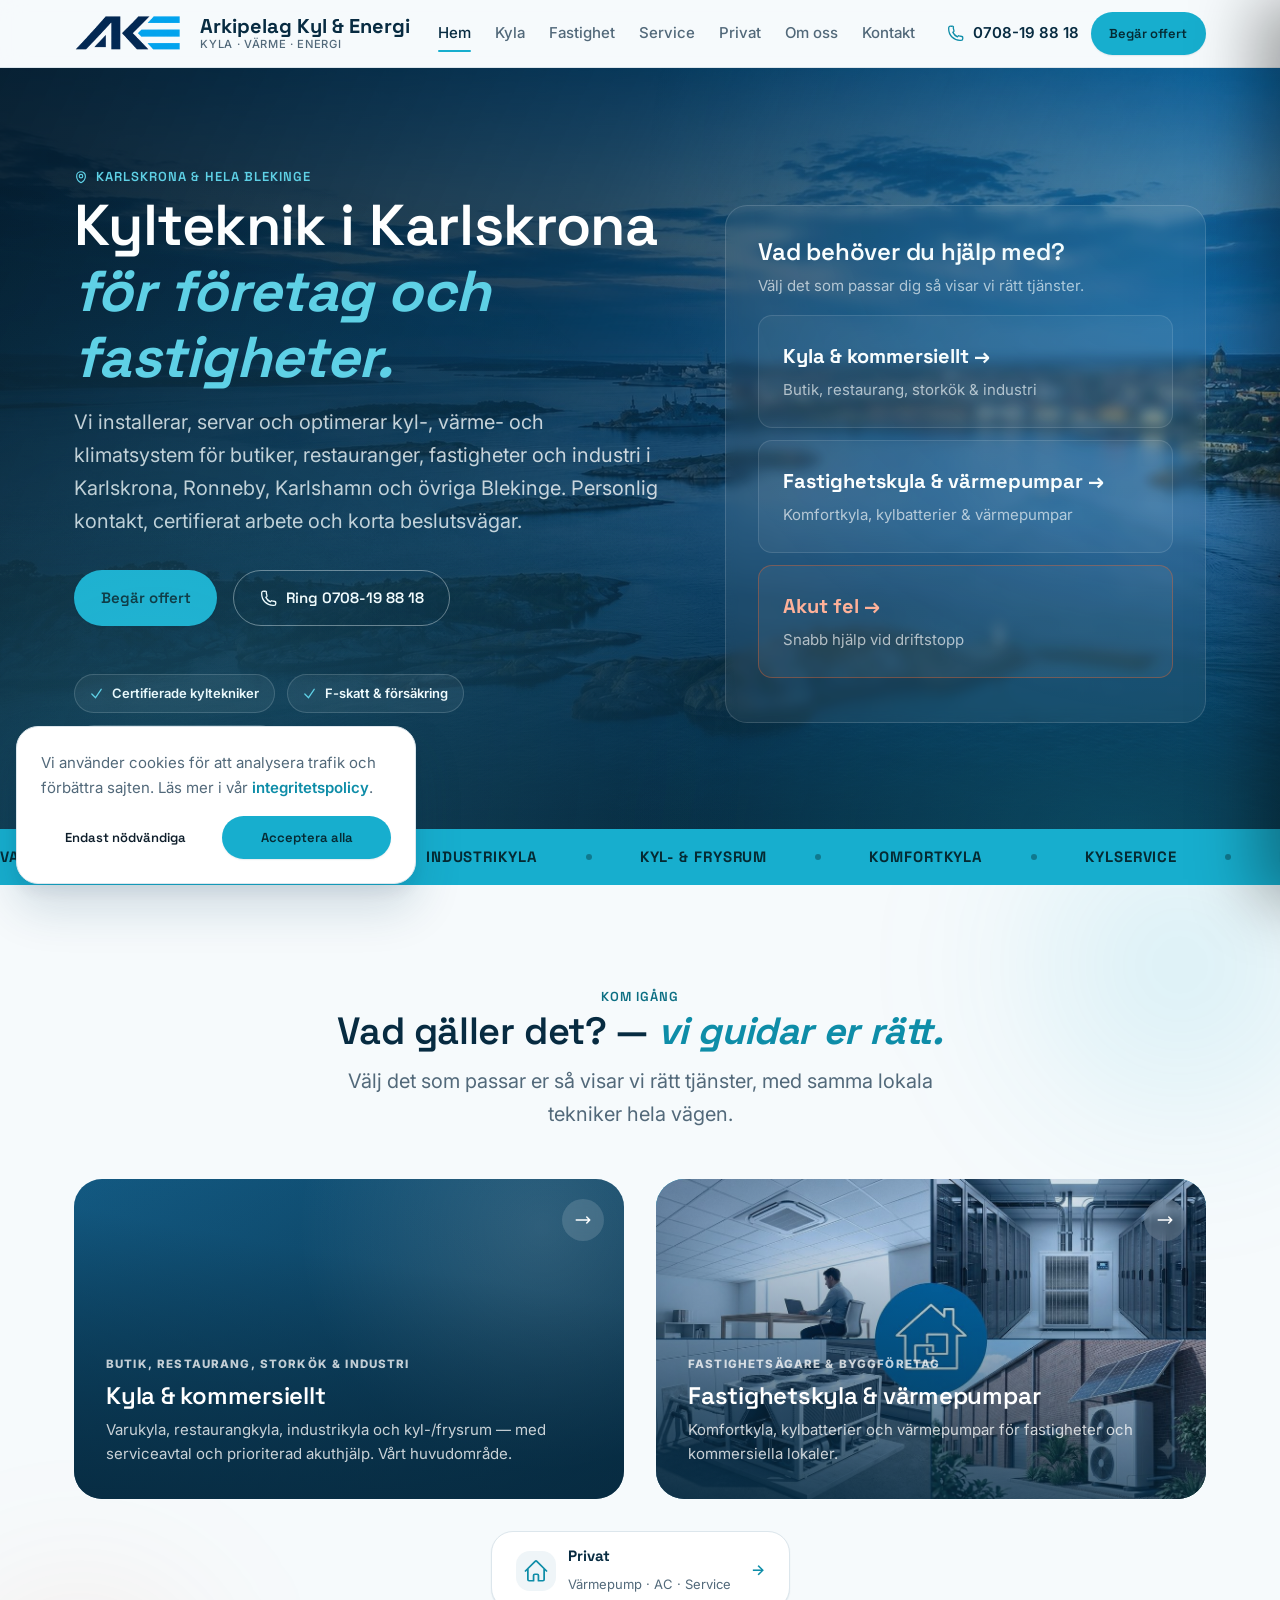
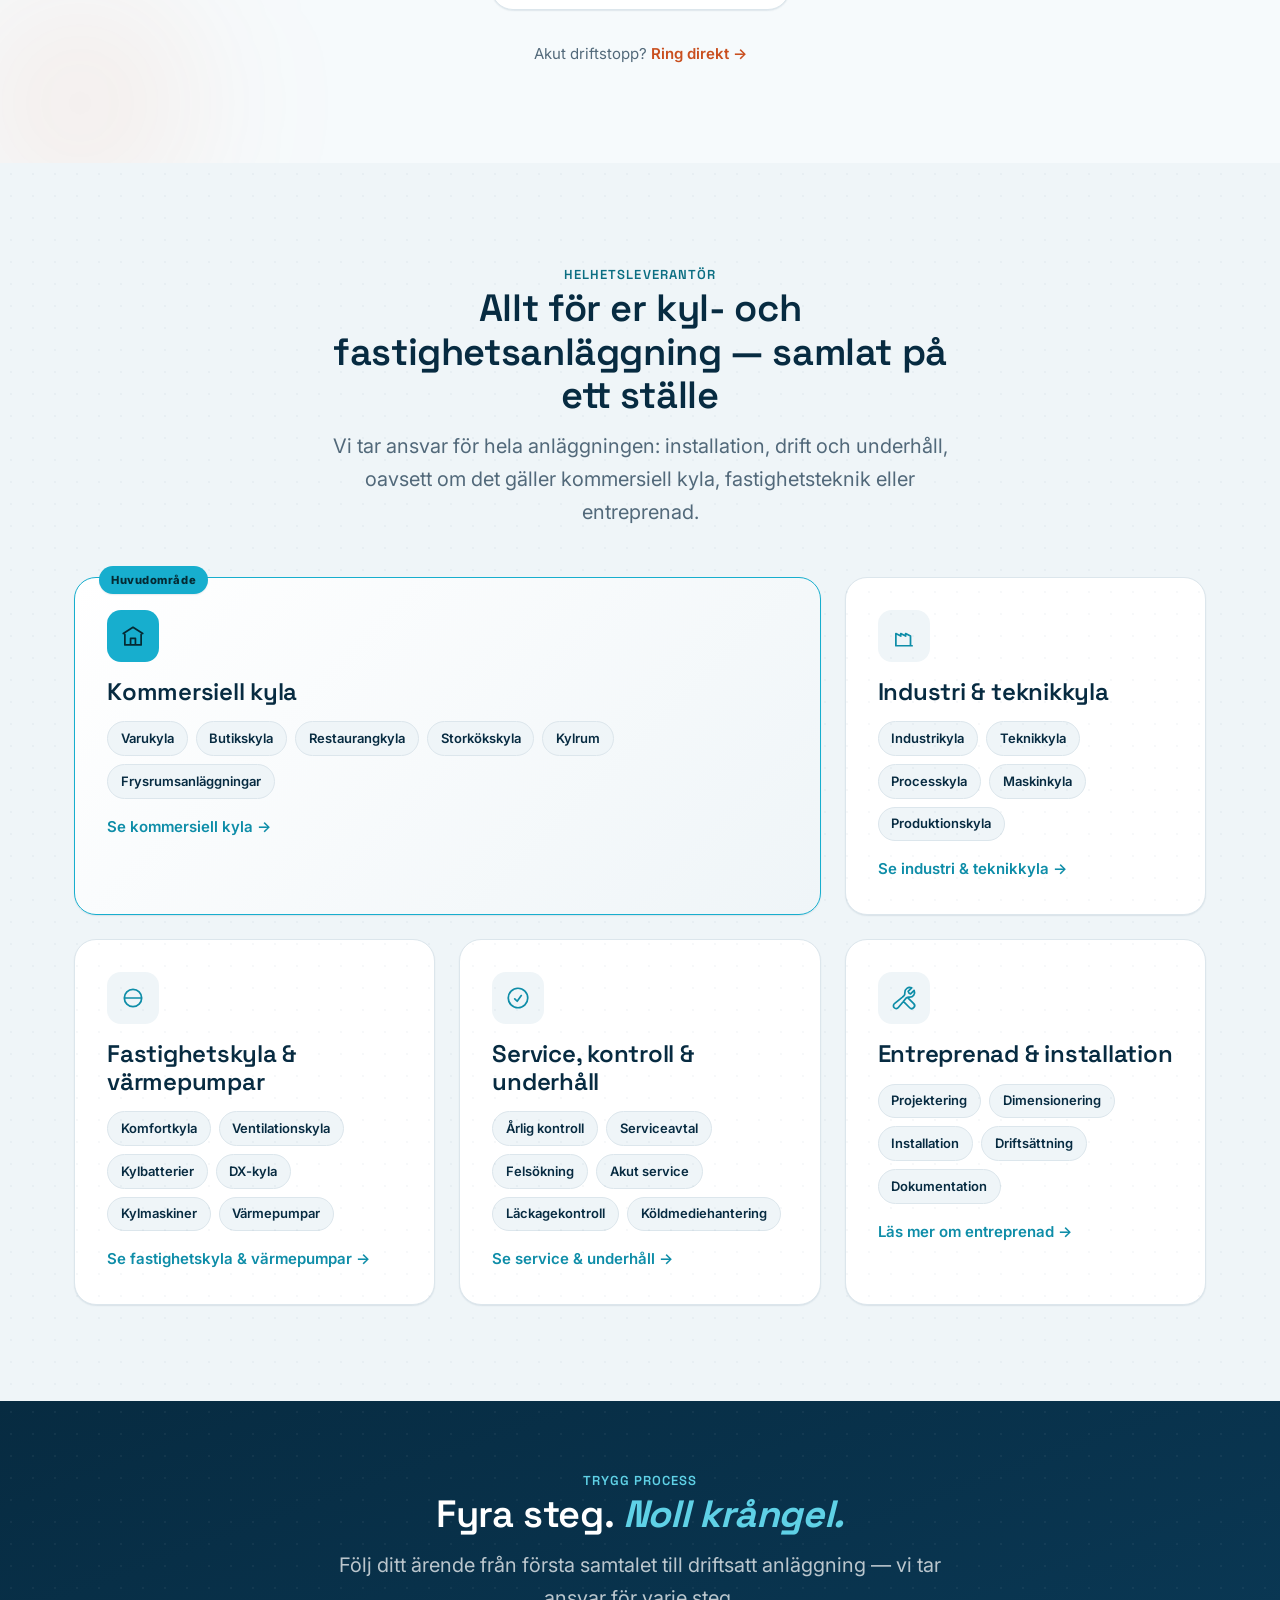
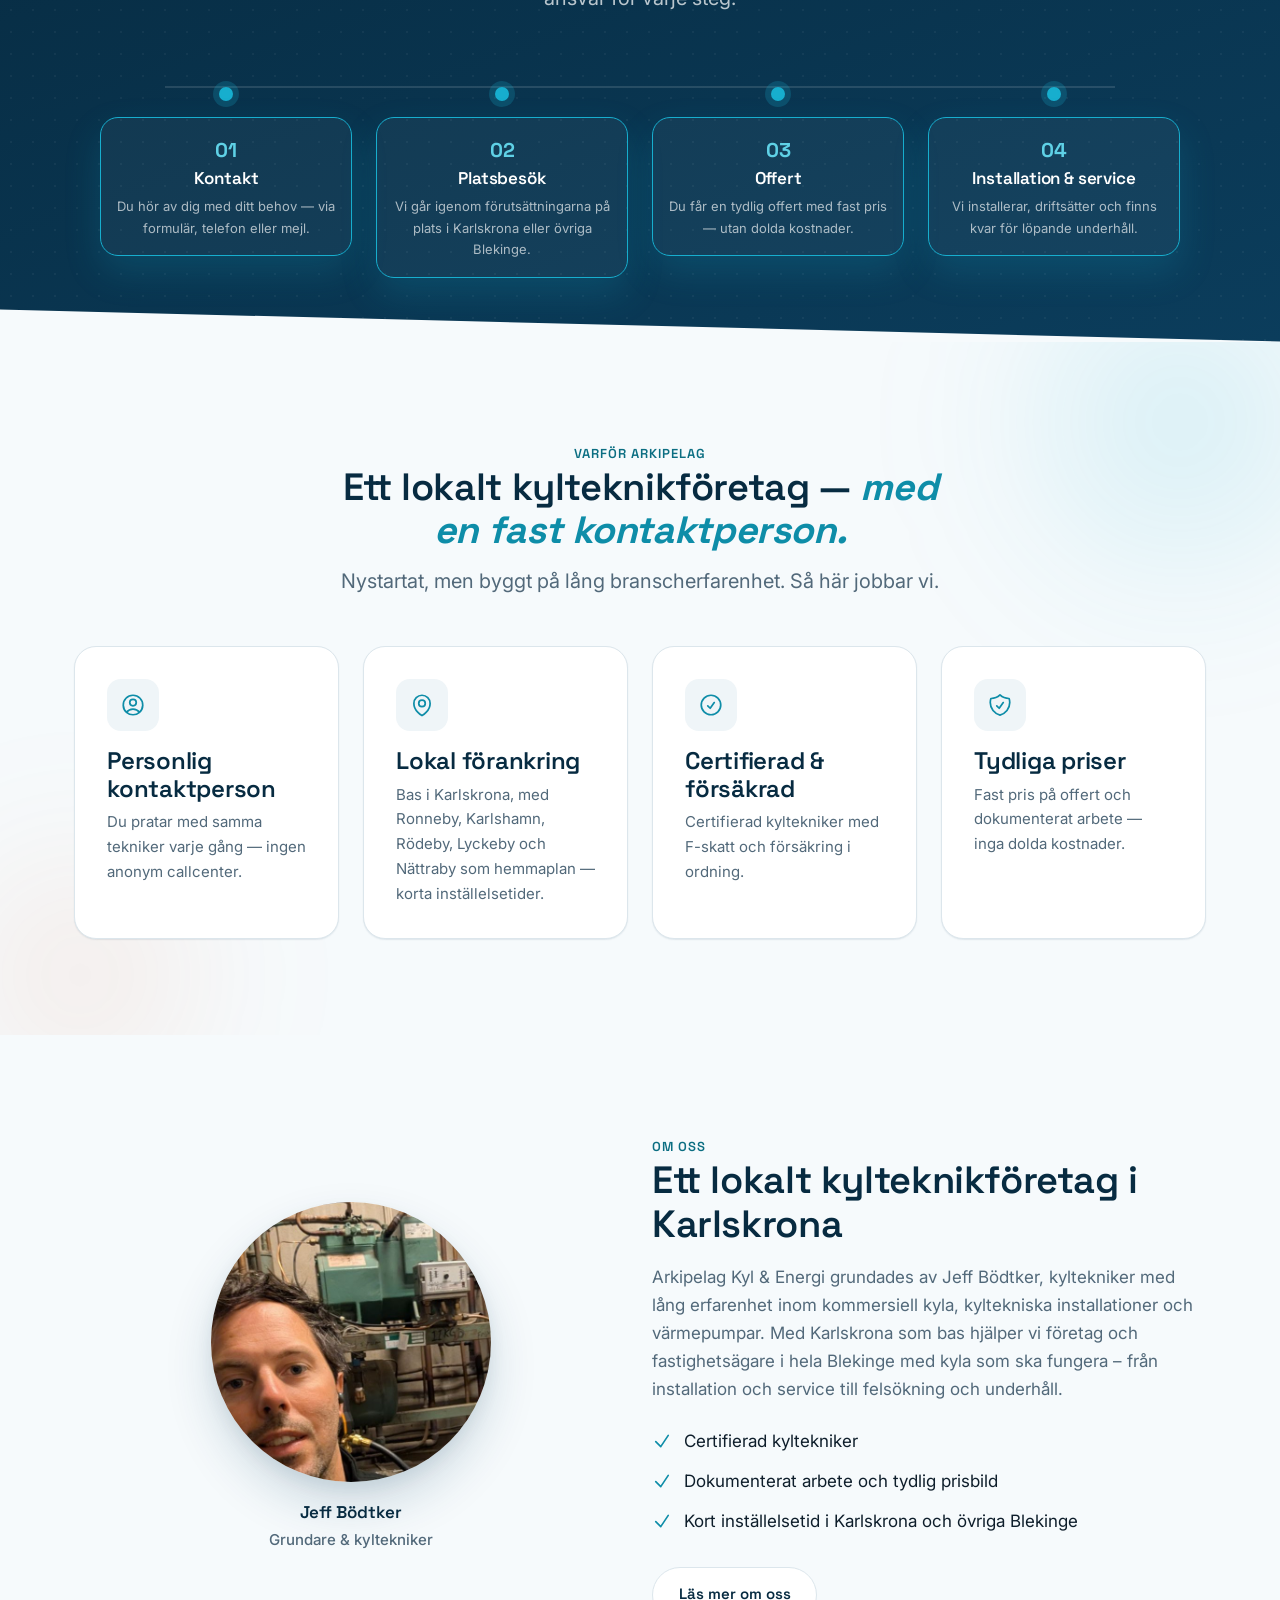
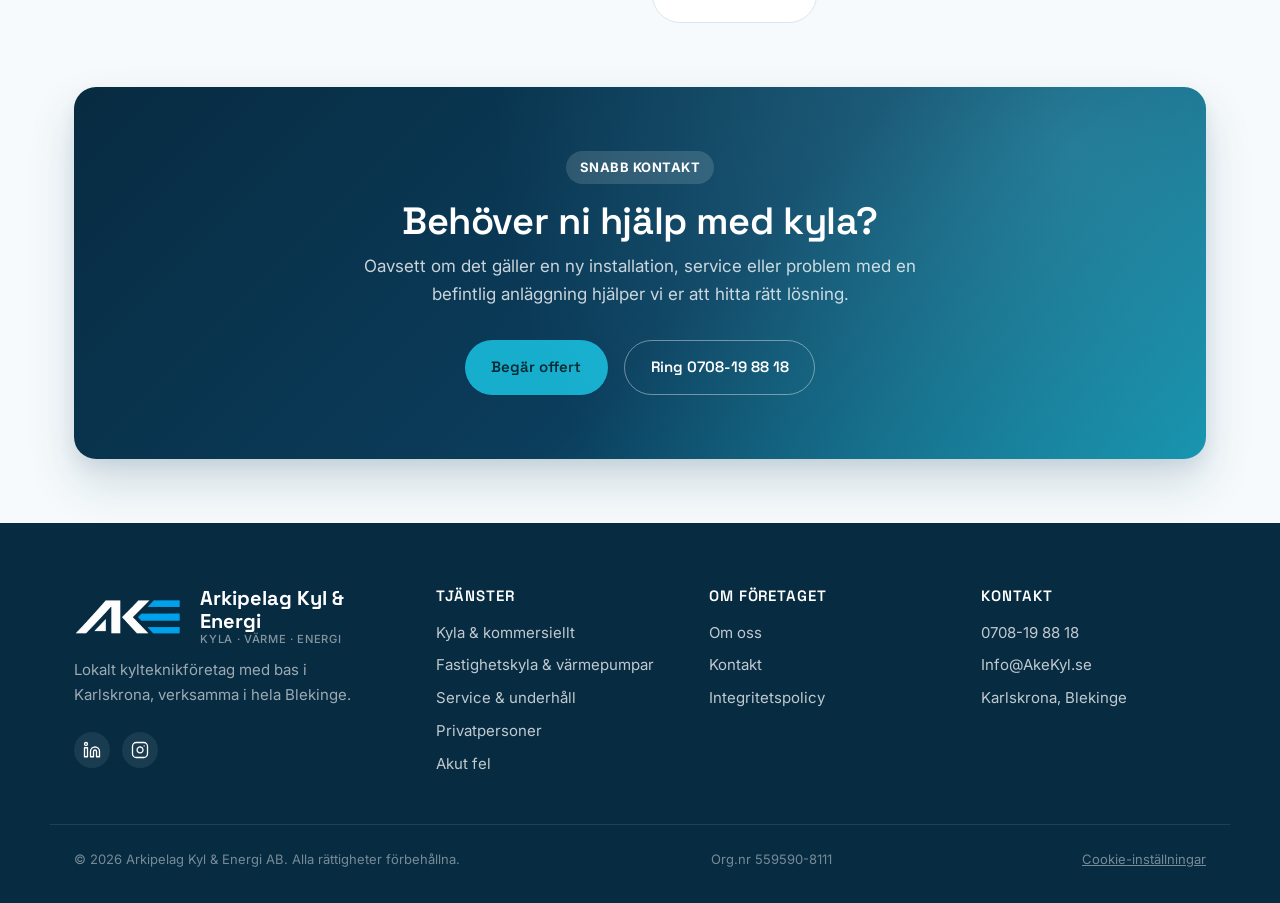
==== commit f5347053: "Prototyp: mer djup och färg (ej live) — svar på "fortfarande för platt" - Subtila dekorativa gradien" ====
--- a/index.html
+++ b/index.html
@@ -222,7 +222,7 @@
     </div>
   </div>
 
-  <section class="section">
+  <section class="section section--decorated">
     <div class="container">
       <div class="section-head text-center mx-auto">
         <span class="eyebrow">Kom igång</span>
@@ -318,7 +318,7 @@
     </div>
   </section>
 
-  <section class="section section--tight section--dark texture-dots">
+  <section class="section section--tight section--dark texture-dots section--angled-bottom">
     <div class="container">
       <div class="section-head text-center mx-auto">
         <span class="eyebrow">Trygg process</span>
@@ -362,7 +362,7 @@
     </div>
   </section>
 
-  <section class="section">
+  <section class="section section--decorated">
     <div class="container">
       <div class="section-head text-center mx-auto">
         <span class="eyebrow">Varför Arkipelag</span>
--- a/css/styles.css
+++ b/css/styles.css
@@ -259,9 +259,10 @@
   border: 1px solid var(--color-border);
   border-radius: var(--radius-lg);
   padding: var(--space-6);
+  box-shadow: var(--shadow-sm);
   transition: transform var(--dur-base) var(--ease-out), box-shadow var(--dur-base) var(--ease-out), border-color var(--dur-base) var(--ease-out);
 }
-.card:hover { transform: translateY(-4px); box-shadow: var(--shadow-md); border-color: transparent; }
+.card:hover { transform: translateY(-4px); box-shadow: var(--shadow-lg); border-color: transparent; }
 
 .card--elevated { box-shadow: var(--shadow-lg); }
 
@@ -367,6 +368,37 @@
 .cta-band .btn--outline:hover { border-color: var(--color-accent-light); background: rgba(255,255,255,0.08); }
 .cta-band-wrap { margin-top: calc(var(--space-9) * -1); position: relative; z-index: 2; }
 @media (max-width: 640px) { .cta-band-wrap { margin-top: calc(var(--space-7) * -1); } }
+
+/* ---- Decorative background blobs (break up flat white sections) ----------- */
+.section--decorated { position: relative; overflow: hidden; }
+.section--decorated::before,
+.section--decorated::after {
+  content: "";
+  position: absolute;
+  border-radius: 50%;
+  filter: blur(70px);
+  pointer-events: none;
+  z-index: 0;
+}
+.section--decorated::before {
+  width: 440px;
+  height: 440px;
+  background: radial-gradient(circle, rgba(23,174,206,0.16), transparent 70%);
+  top: -140px;
+  right: -120px;
+}
+.section--decorated::after {
+  width: 340px;
+  height: 340px;
+  background: radial-gradient(circle, rgba(232,98,44,0.12), transparent 70%);
+  bottom: -110px;
+  left: -90px;
+}
+.section--decorated > .container { position: relative; z-index: 1; }
+
+/* ---- Diagonal section edge (dark -> light transition with some bite) ------ */
+.section--angled-bottom { clip-path: polygon(0 0, 100% 0, 100% 100%, 0 calc(100% - 32px)); }
+@media (max-width: 640px) { .section--angled-bottom { clip-path: polygon(0 0, 100% 0, 100% 100%, 0 calc(100% - 18px)); } }
 
 /* ---- Stat block ------------------------------------------------------------ */
 .stat-num {
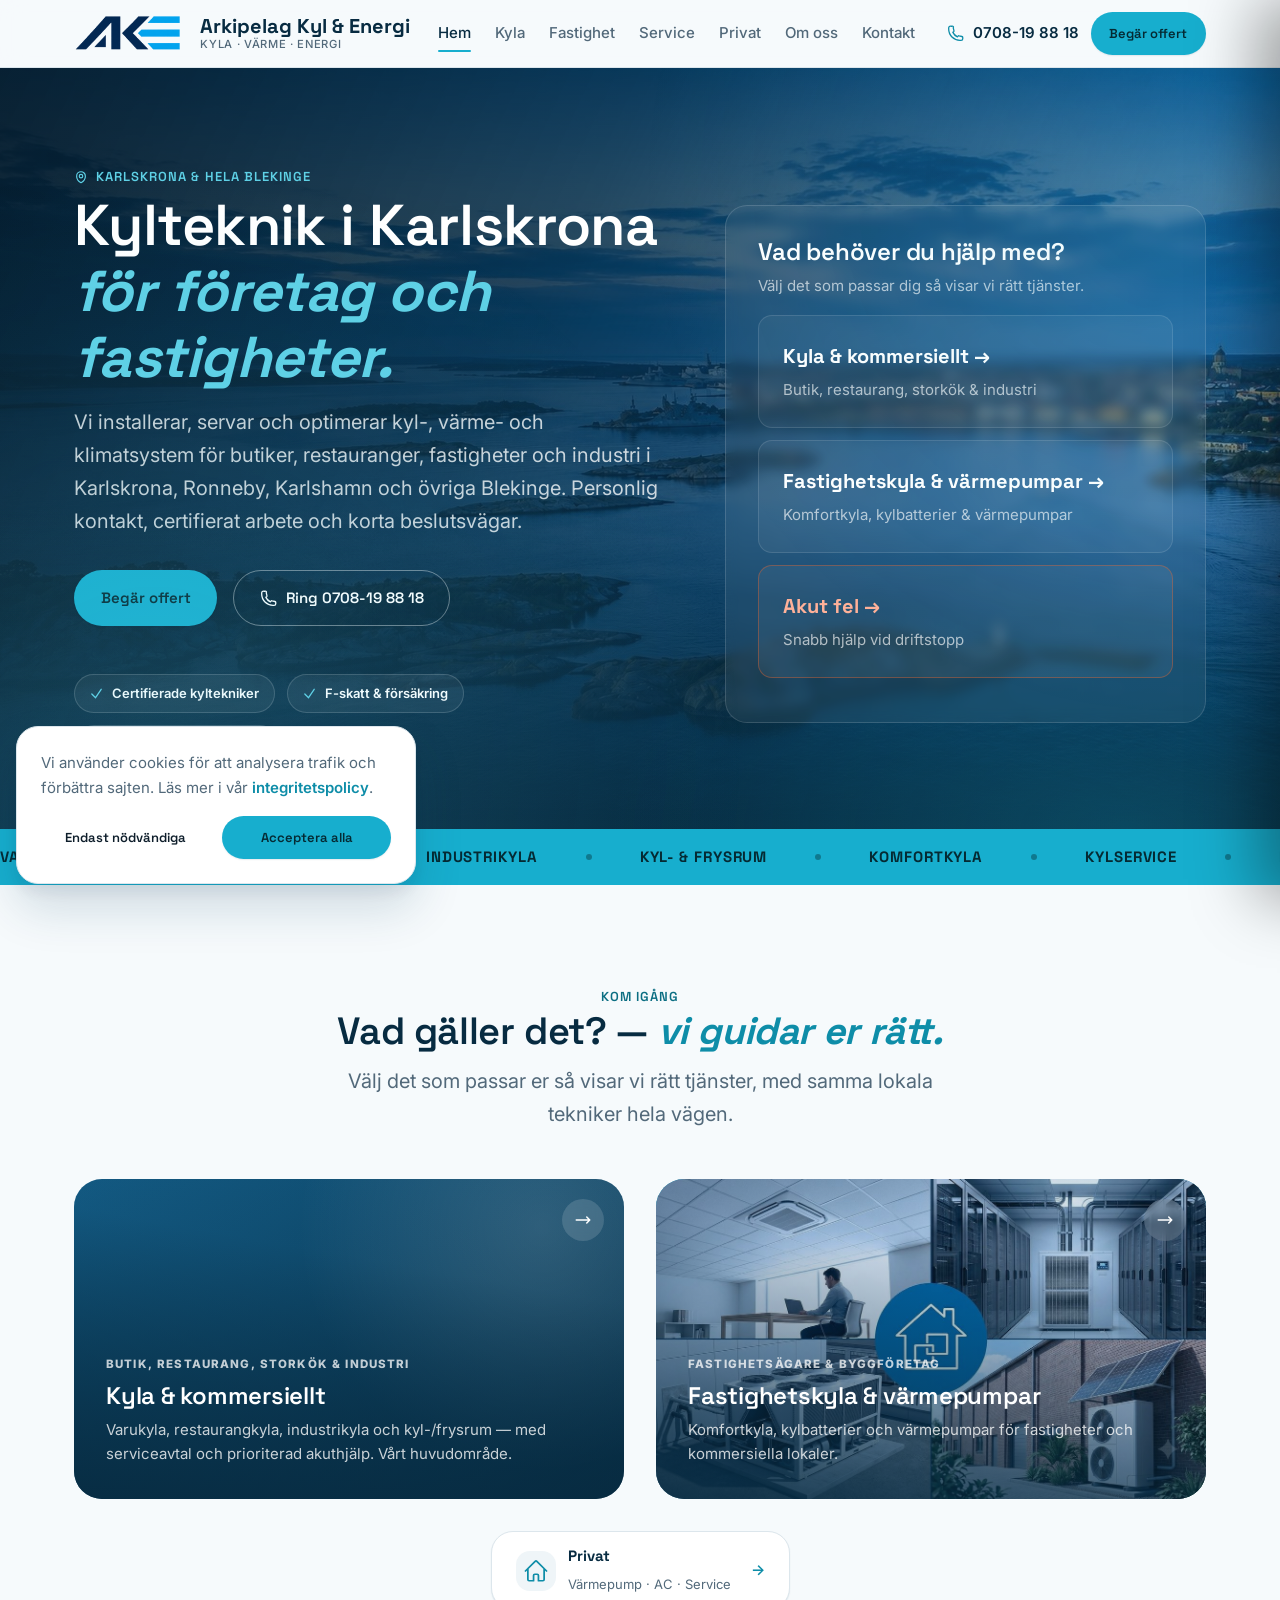
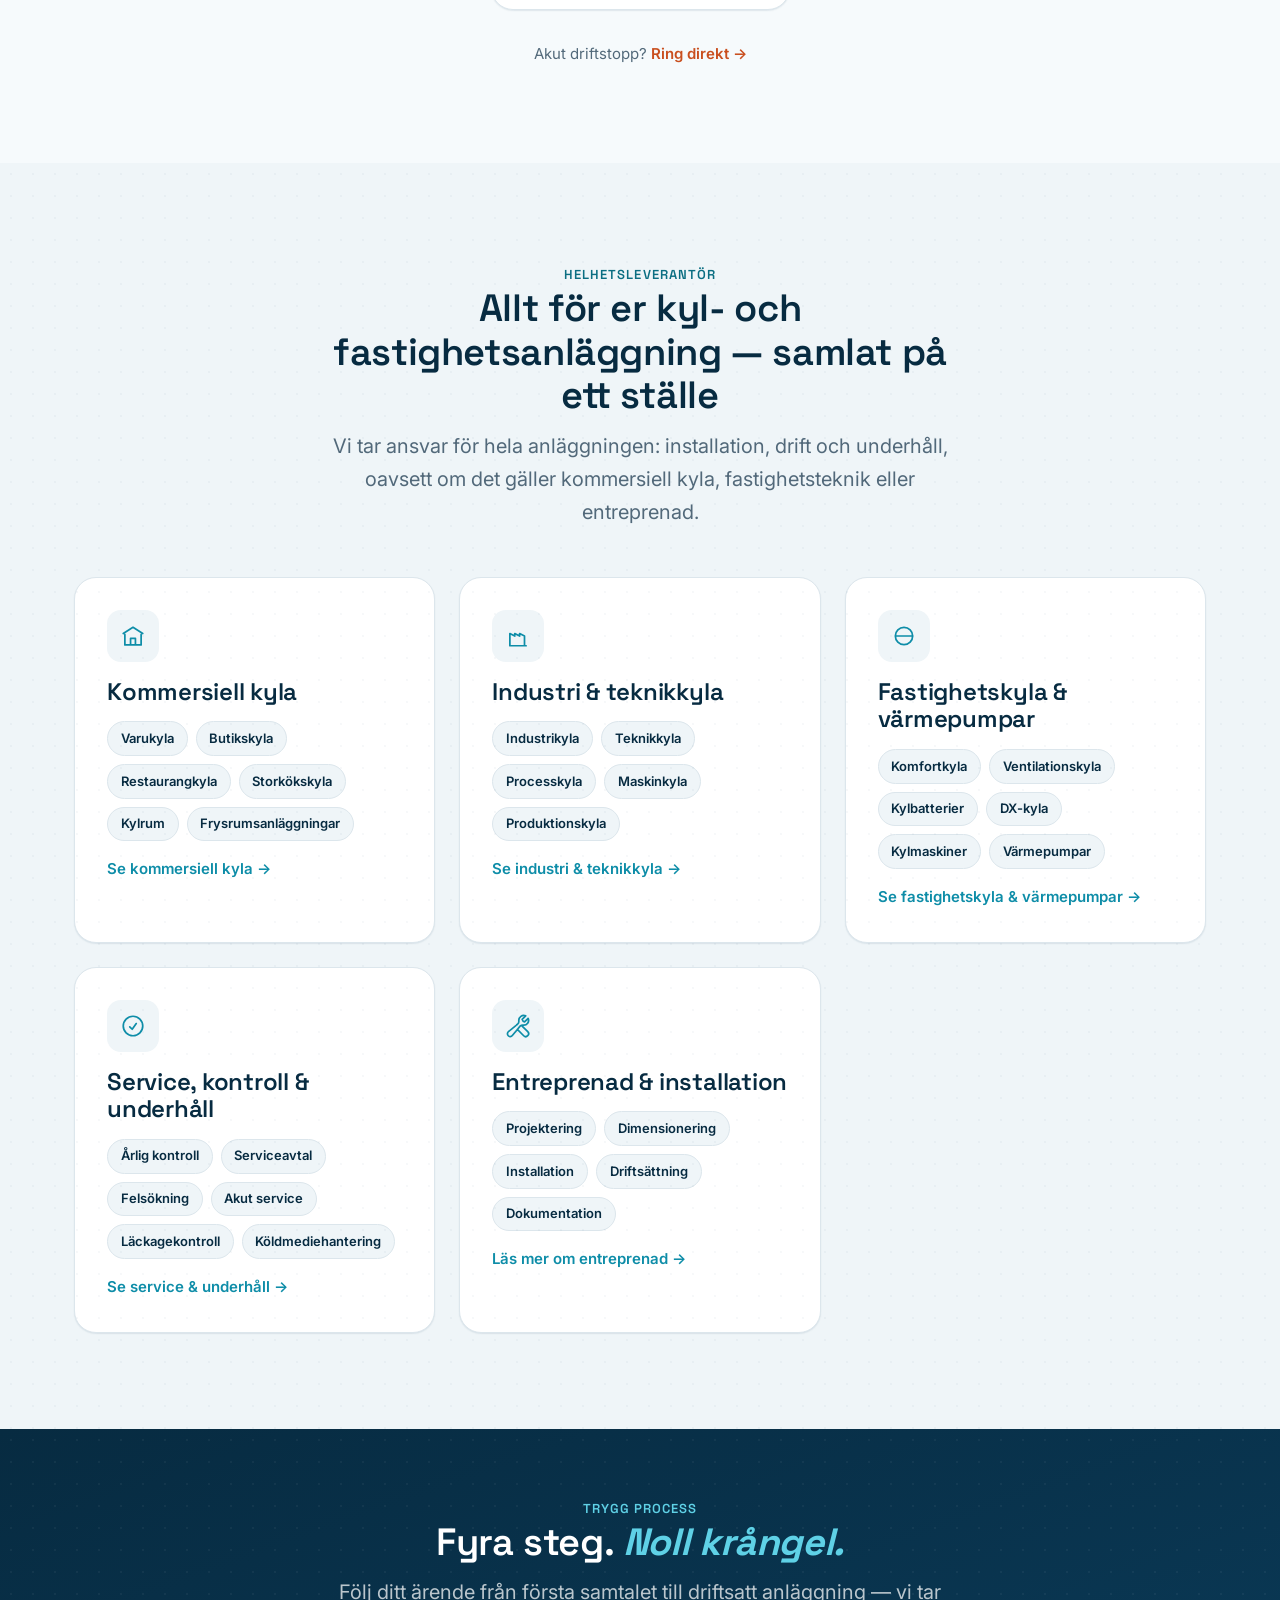
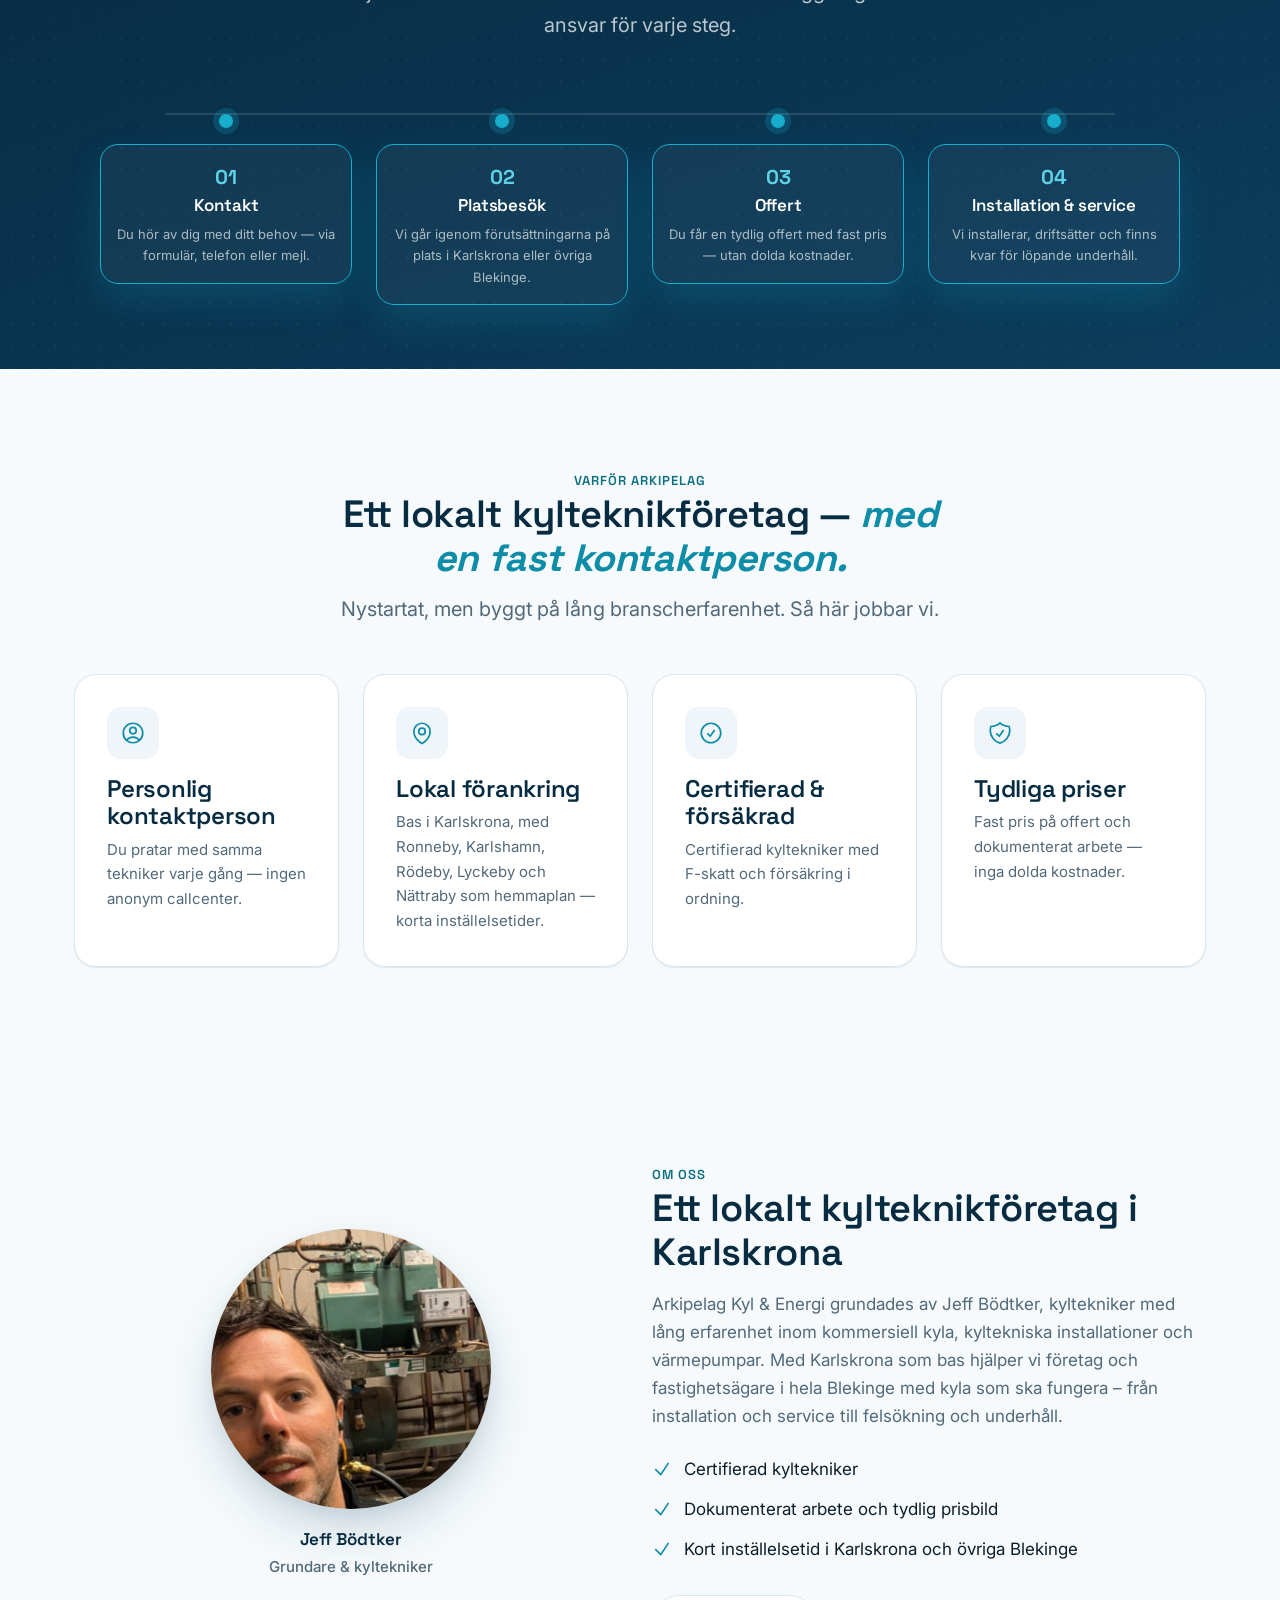
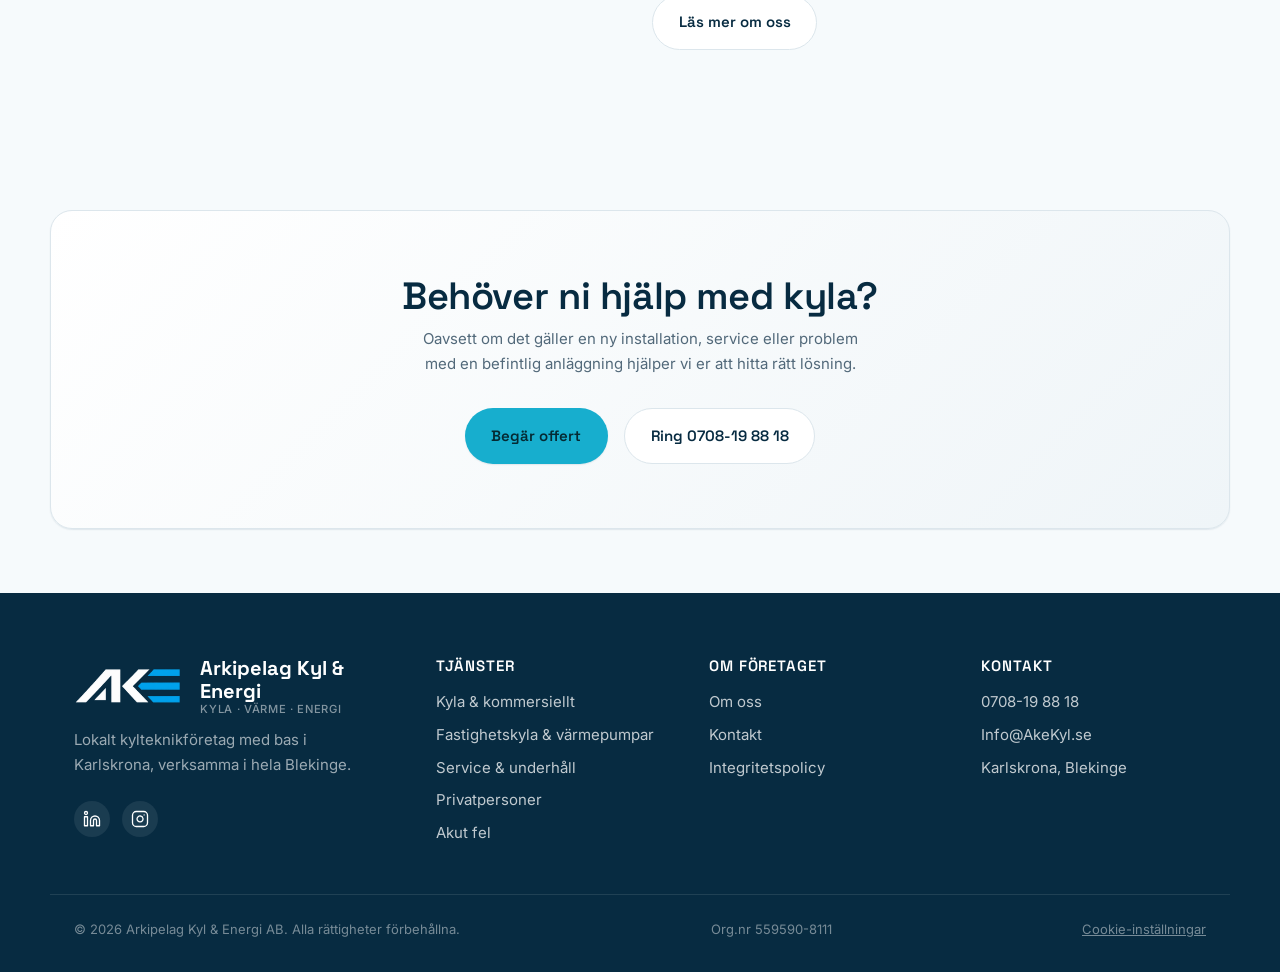
==== commit 06c4fabe: "SEO: ämnet först i undersidornas titlar, sammankopplad företagsdata, en adress för startsidan - Unde" ====
--- a/index.html
+++ b/index.html
@@ -26,6 +26,7 @@
 {
   "@context": "https://schema.org",
   "@type": "HVACBusiness",
+  "@id": "https://akekyl.se/#business",
   "name": "Arkipelag Kyl & Energi AB",
   "alternateName": "AKE",
   "url": "https://akekyl.se/",
@@ -68,7 +69,7 @@
 
 <header class="site-header">
   <div class="container site-header__inner">
-    <a class="brand" href="index.html">
+    <a class="brand" href="./">
       <img class="brand__mark" width="408" height="150" src="assets/img/logo-icon.png" alt="Arkipelag Kyl & Energi logotyp">
       <span class="brand__text">
         Arkipelag Kyl & Energi
@@ -78,7 +79,7 @@
 
     <nav class="nav" aria-label="Huvudmeny">
       <ul class="nav__links">
-        <li><a href="index.html" aria-current="page">Hem</a></li>
+        <li><a href="./" aria-current="page">Hem</a></li>
         <li><a href="kyla.html">Kyla</a></li>
         <li><a href="fastighetsagare.html">Fastighet</a></li>
         <li><a href="service.html">Service</a></li>
@@ -103,7 +104,7 @@
 <div class="menu-overlay" id="menuOverlay"></div>
 <aside class="menu-drawer" id="menuDrawer" aria-hidden="true">
   <div class="menu-drawer__top">
-    <a class="brand" href="index.html">
+    <a class="brand" href="./">
       <img class="brand__mark" width="408" height="150" src="assets/img/logo-icon-light.png" alt="Arkipelag Kyl & Energi logotyp">
       <span class="brand__text">Arkipelag Kyl & Energi<small>Kyla · Värme · Energi</small></span>
     </a>
@@ -222,7 +223,7 @@
     </div>
   </div>
 
-  <section class="section section--decorated">
+  <section class="section">
     <div class="container">
       <div class="section-head text-center mx-auto">
         <span class="eyebrow">Kom igång</span>
@@ -273,8 +274,7 @@
         <p>Vi tar ansvar för hela anläggningen: installation, drift och underhåll, oavsett om det gäller kommersiell kyla, fastighetsteknik eller entreprenad.</p>
       </div>
       <div class="grid grid--3">
-        <div class="card card--featured grid-span-2">
-          <span class="card-badge">Huvudområde</span>
+        <div class="card">
           <div class="card--icon"><svg viewBox="0 0 24 24" fill="none" stroke="currentColor" stroke-width="1.6"><path stroke-linecap="round" stroke-linejoin="round" d="M3 9.75 12 4l9 5.75M4.5 10.5v9.75h15V10.5M9.75 20.25v-6h4.5v6"/></svg></div>
           <h3>Kommersiell kyla</h3>
           <ul class="tag-list">
@@ -318,7 +318,7 @@
     </div>
   </section>
 
-  <section class="section section--tight section--dark texture-dots section--angled-bottom">
+  <section class="section section--tight section--dark texture-dots">
     <div class="container">
       <div class="section-head text-center mx-auto">
         <span class="eyebrow">Trygg process</span>
@@ -362,7 +362,7 @@
     </div>
   </section>
 
-  <section class="section section--decorated">
+  <section class="section">
     <div class="container">
       <div class="section-head text-center mx-auto">
         <span class="eyebrow">Varför Arkipelag</span>
@@ -415,15 +415,12 @@
   </section>
 
   <section class="section section--tight">
-    <div class="container cta-band-wrap">
-      <div class="cta-band">
-        <span class="cta-band__badge">Snabb kontakt</span>
-        <h2>Behöver ni hjälp med kyla?</h2>
-        <p>Oavsett om det gäller en ny installation, service eller problem med en befintlig anläggning hjälper vi er att hitta rätt lösning.</p>
-        <div class="hero__actions" style="justify-content:center; margin-top: var(--space-6);">
-          <a class="btn btn--primary" href="kontakt.html">Begär offert</a>
-          <a class="btn btn--outline" href="tel:+46708198818">Ring 0708-19 88 18</a>
-        </div>
+    <div class="container card text-center" style="padding: var(--space-8) var(--space-6); background: linear-gradient(135deg, var(--color-surface), var(--color-surface-alt));">
+      <h2>Behöver ni hjälp med kyla?</h2>
+      <p class="mt-2" style="max-width:52ch; margin-inline:auto;">Oavsett om det gäller en ny installation, service eller problem med en befintlig anläggning hjälper vi er att hitta rätt lösning.</p>
+      <div class="hero__actions" style="justify-content:center; margin-top: var(--space-6);">
+        <a class="btn btn--primary" href="kontakt.html">Begär offert</a>
+        <a class="btn btn--ghost" href="tel:+46708198818">Ring 0708-19 88 18</a>
       </div>
     </div>
   </section>
@@ -433,7 +430,7 @@
 <footer class="site-footer">
   <div class="container footer-grid">
     <div>
-      <a class="brand" href="index.html">
+      <a class="brand" href="./">
         <img class="brand__mark" width="408" height="150" src="assets/img/logo-icon-light.png" alt="Arkipelag Kyl & Energi logotyp">
         <span class="brand__text">Arkipelag Kyl & Energi<small>Kyla · Värme · Energi</small></span>
       </a>
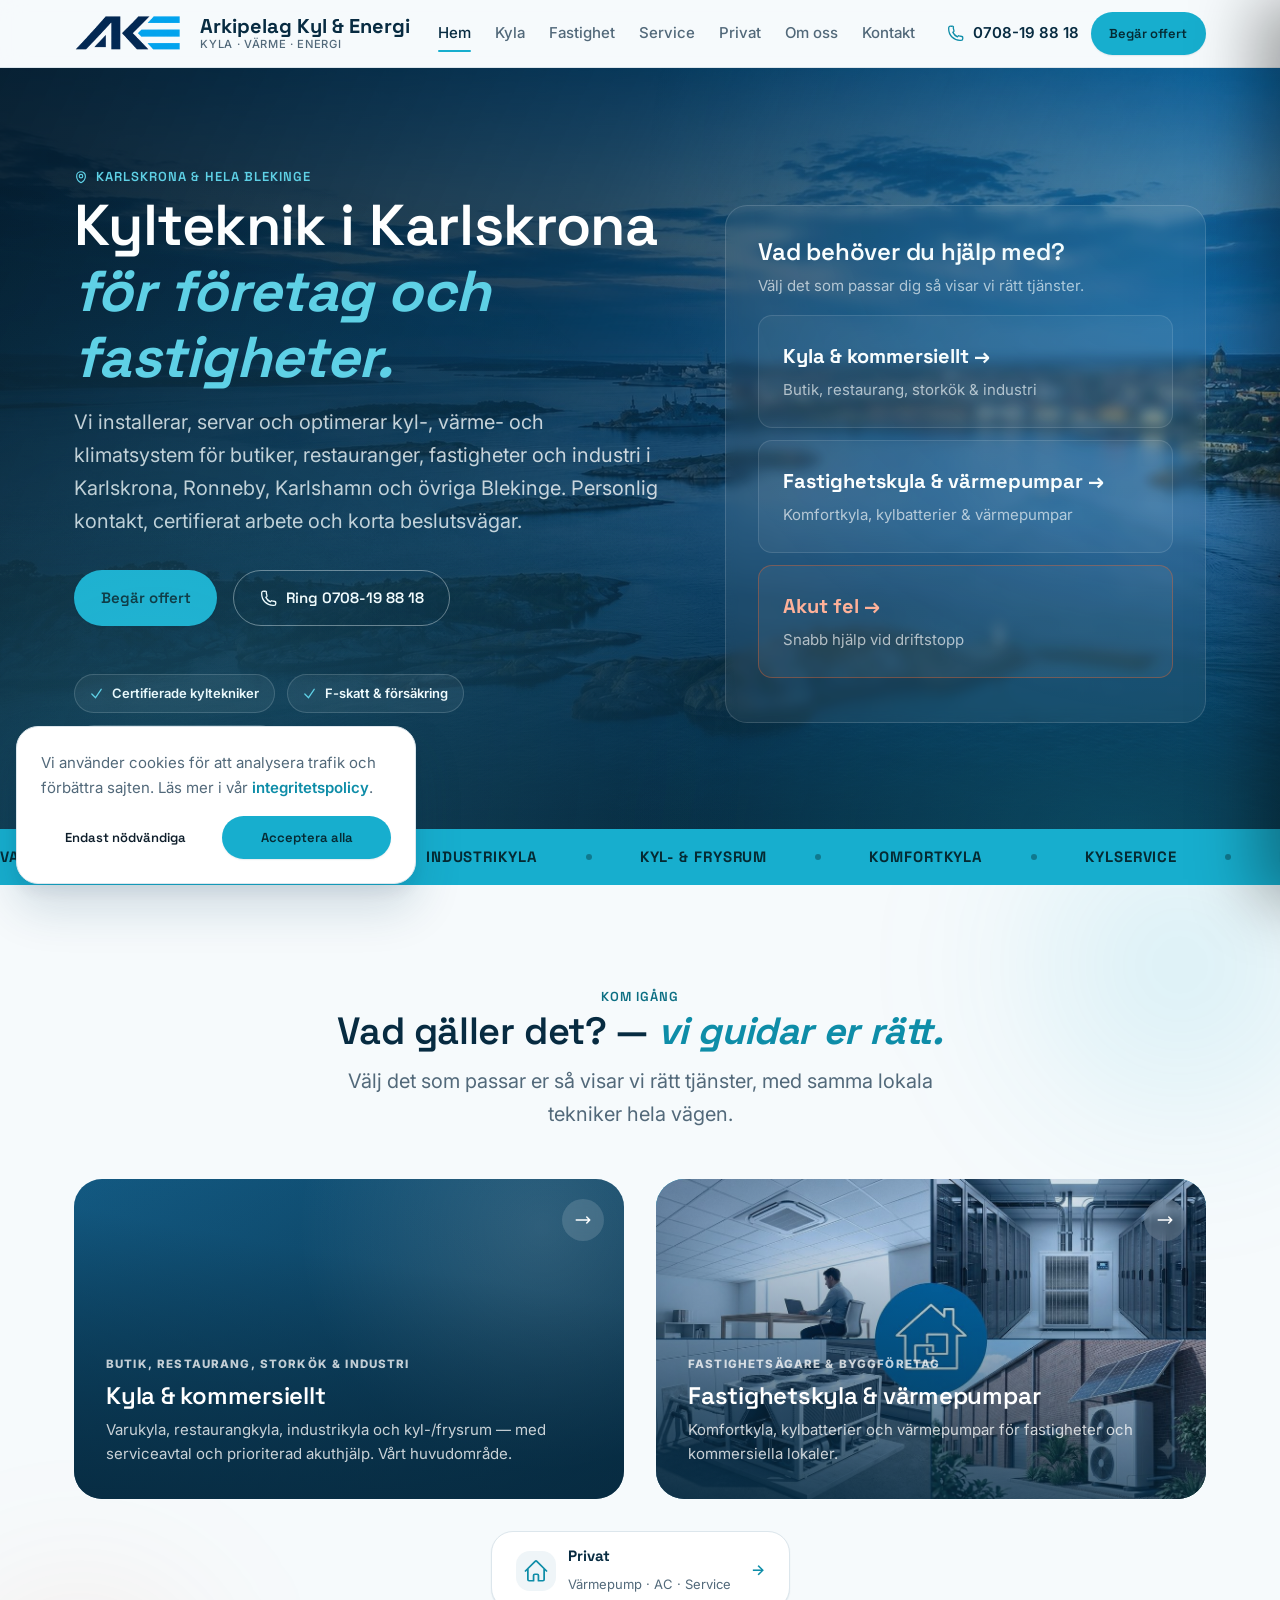
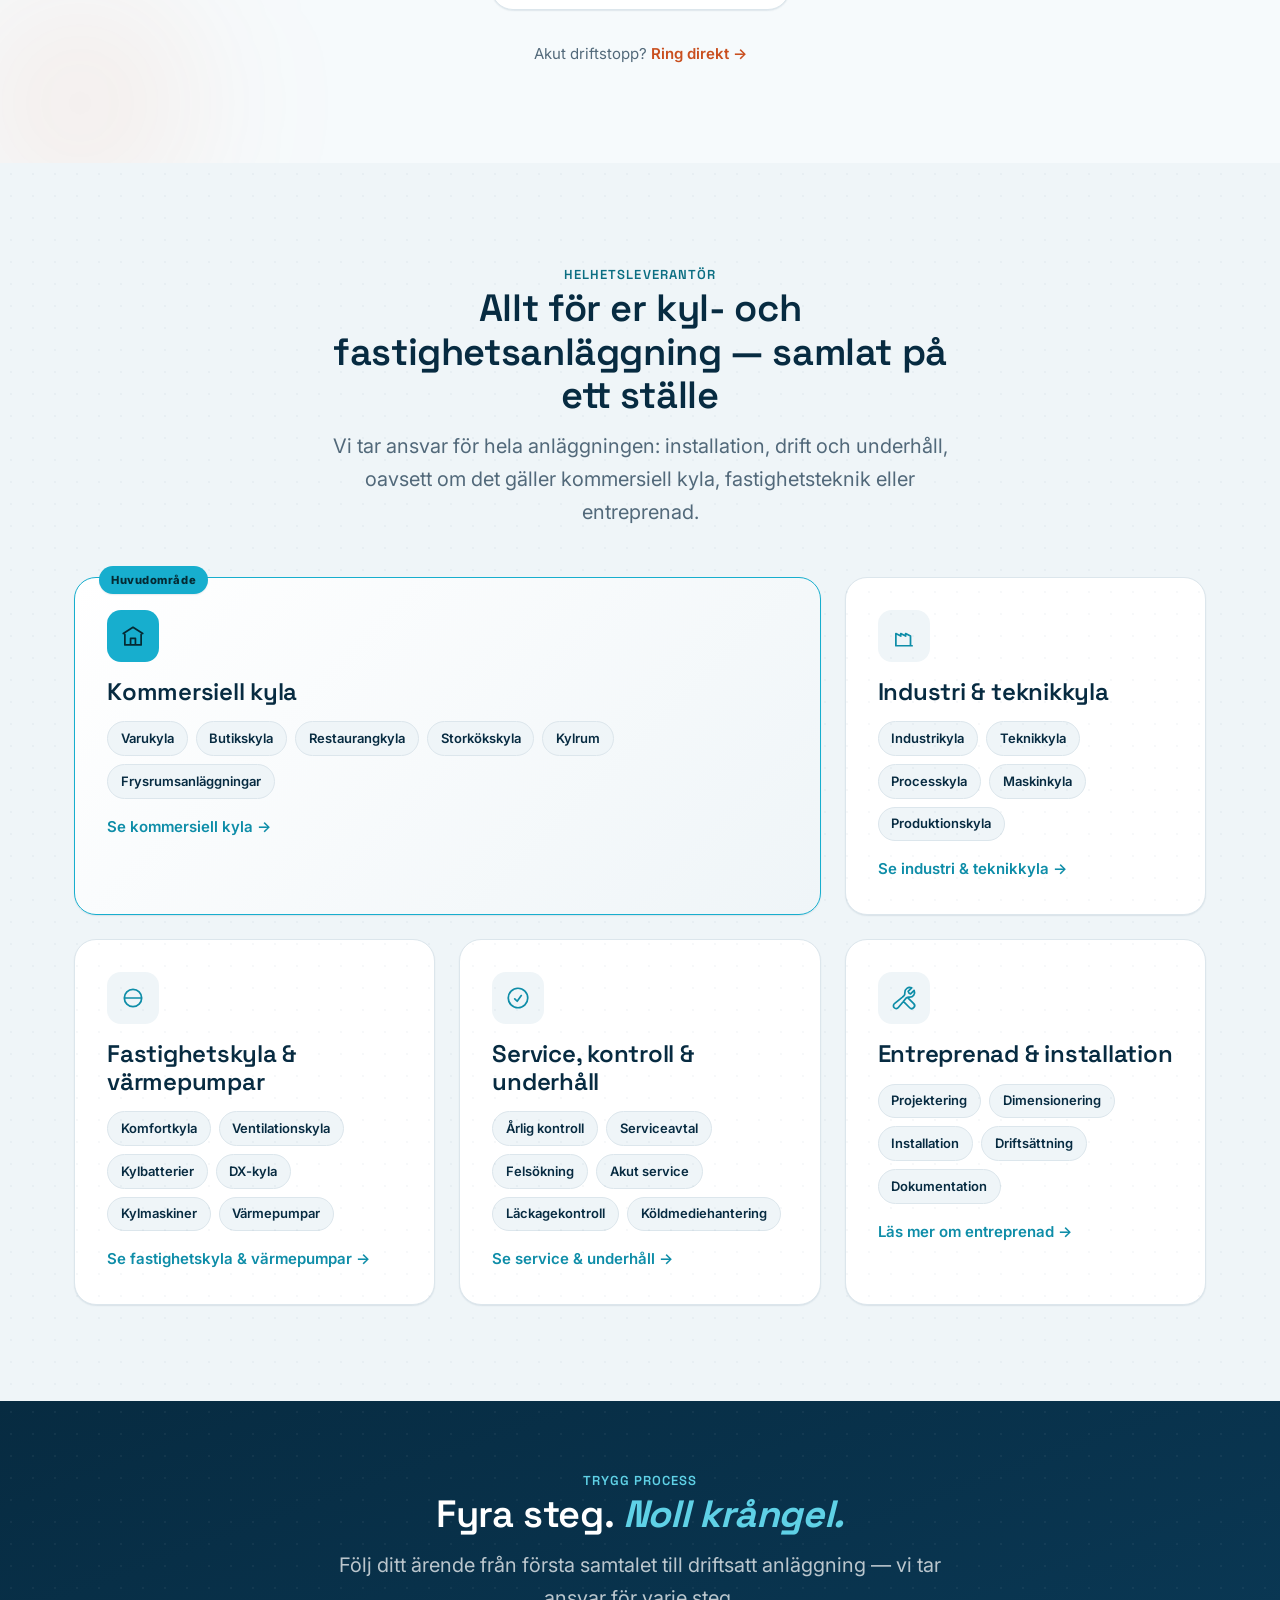
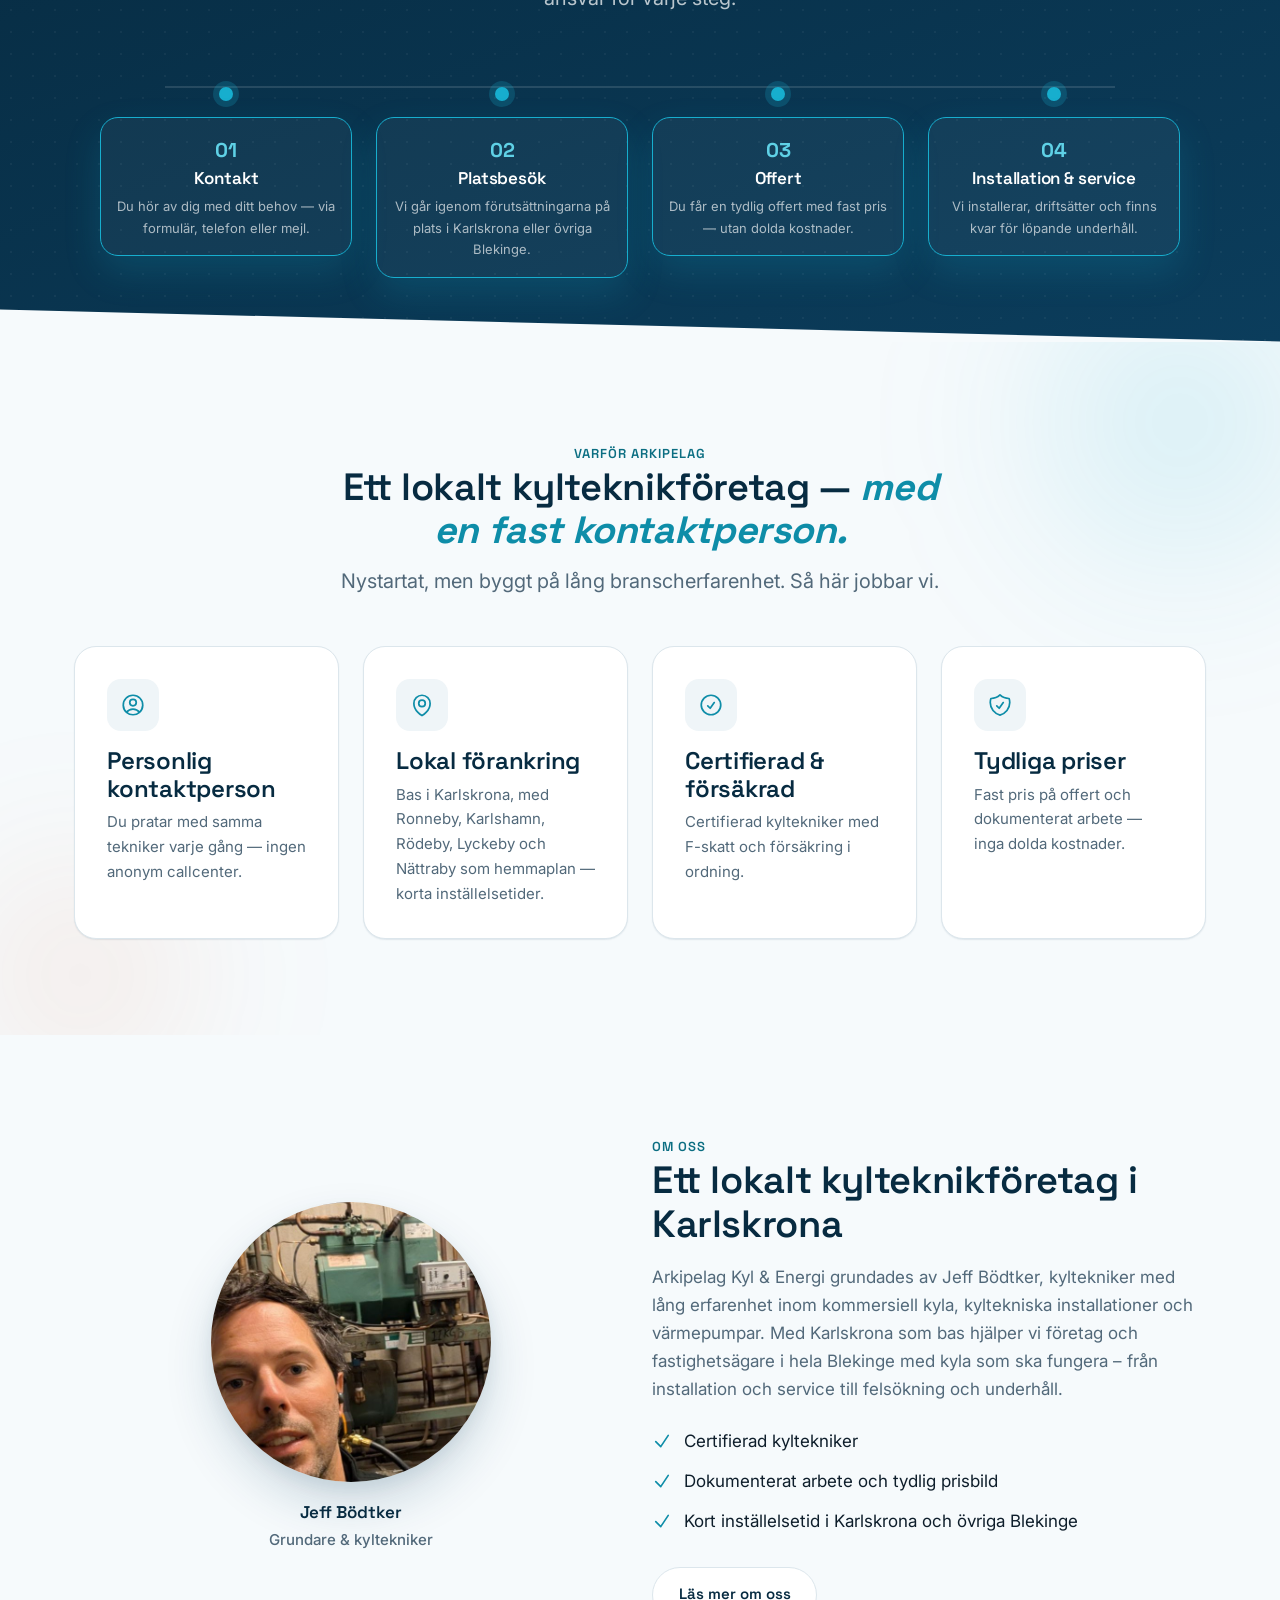
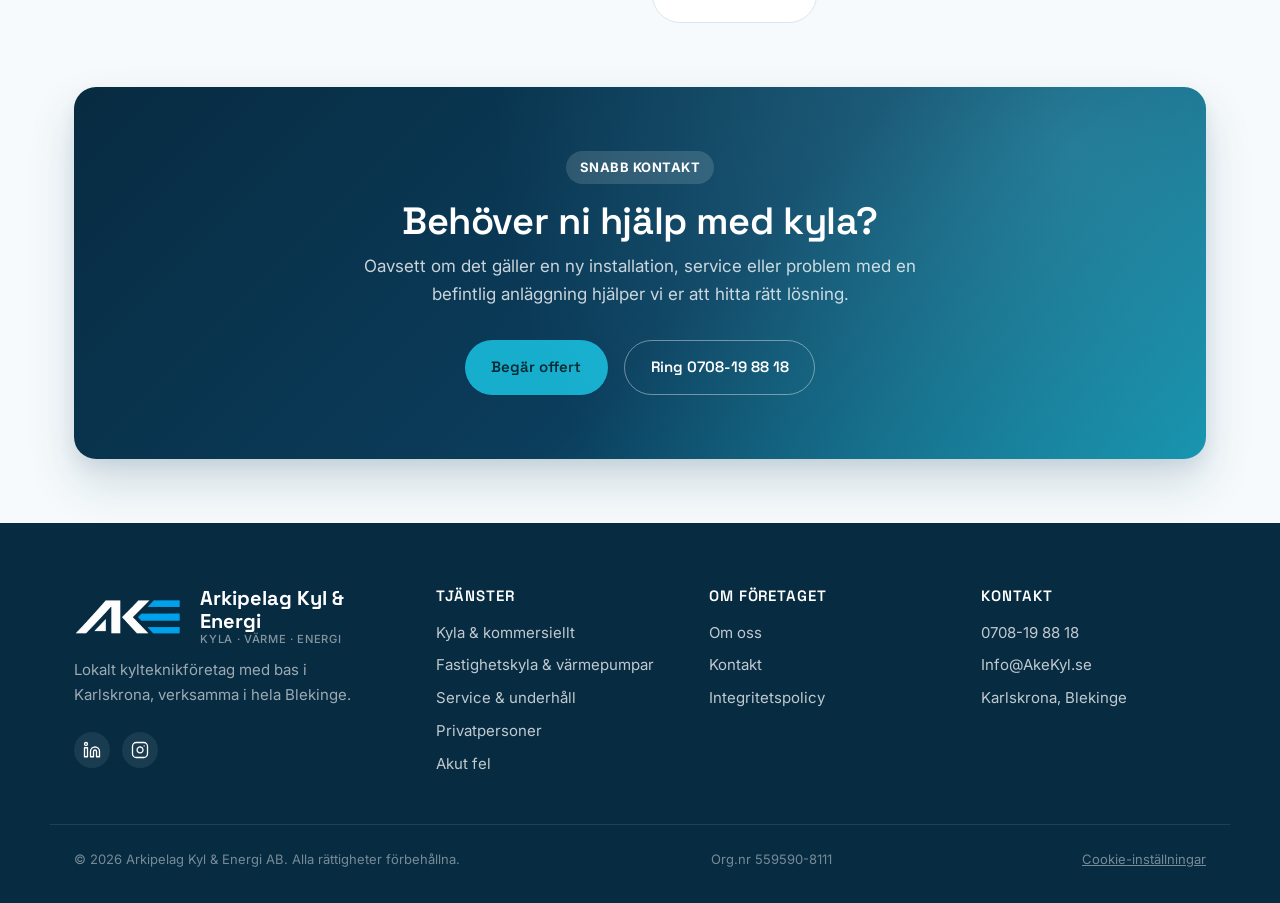
==== commit 26f83d46: "SEO: ämnet först i undersidornas titlar, sammankopplad företagsdata, en adress för startsidan - Unde" ====
--- a/index.html
+++ b/index.html
@@ -223,7 +223,7 @@
     </div>
   </div>
 
-  <section class="section">
+  <section class="section section--decorated">
     <div class="container">
       <div class="section-head text-center mx-auto">
         <span class="eyebrow">Kom igång</span>
@@ -274,7 +274,8 @@
         <p>Vi tar ansvar för hela anläggningen: installation, drift och underhåll, oavsett om det gäller kommersiell kyla, fastighetsteknik eller entreprenad.</p>
       </div>
       <div class="grid grid--3">
-        <div class="card">
+        <div class="card card--featured grid-span-2">
+          <span class="card-badge">Huvudområde</span>
           <div class="card--icon"><svg viewBox="0 0 24 24" fill="none" stroke="currentColor" stroke-width="1.6"><path stroke-linecap="round" stroke-linejoin="round" d="M3 9.75 12 4l9 5.75M4.5 10.5v9.75h15V10.5M9.75 20.25v-6h4.5v6"/></svg></div>
           <h3>Kommersiell kyla</h3>
           <ul class="tag-list">
@@ -318,7 +319,7 @@
     </div>
   </section>
 
-  <section class="section section--tight section--dark texture-dots">
+  <section class="section section--tight section--dark texture-dots section--angled-bottom">
     <div class="container">
       <div class="section-head text-center mx-auto">
         <span class="eyebrow">Trygg process</span>
@@ -362,7 +363,7 @@
     </div>
   </section>
 
-  <section class="section">
+  <section class="section section--decorated">
     <div class="container">
       <div class="section-head text-center mx-auto">
         <span class="eyebrow">Varför Arkipelag</span>
@@ -415,12 +416,15 @@
   </section>
 
   <section class="section section--tight">
-    <div class="container card text-center" style="padding: var(--space-8) var(--space-6); background: linear-gradient(135deg, var(--color-surface), var(--color-surface-alt));">
-      <h2>Behöver ni hjälp med kyla?</h2>
-      <p class="mt-2" style="max-width:52ch; margin-inline:auto;">Oavsett om det gäller en ny installation, service eller problem med en befintlig anläggning hjälper vi er att hitta rätt lösning.</p>
-      <div class="hero__actions" style="justify-content:center; margin-top: var(--space-6);">
-        <a class="btn btn--primary" href="kontakt.html">Begär offert</a>
-        <a class="btn btn--ghost" href="tel:+46708198818">Ring 0708-19 88 18</a>
+    <div class="container cta-band-wrap">
+      <div class="cta-band">
+        <span class="cta-band__badge">Snabb kontakt</span>
+        <h2>Behöver ni hjälp med kyla?</h2>
+        <p>Oavsett om det gäller en ny installation, service eller problem med en befintlig anläggning hjälper vi er att hitta rätt lösning.</p>
+        <div class="hero__actions" style="justify-content:center; margin-top: var(--space-6);">
+          <a class="btn btn--primary" href="kontakt.html">Begär offert</a>
+          <a class="btn btn--outline" href="tel:+46708198818">Ring 0708-19 88 18</a>
+        </div>
       </div>
     </div>
   </section>
